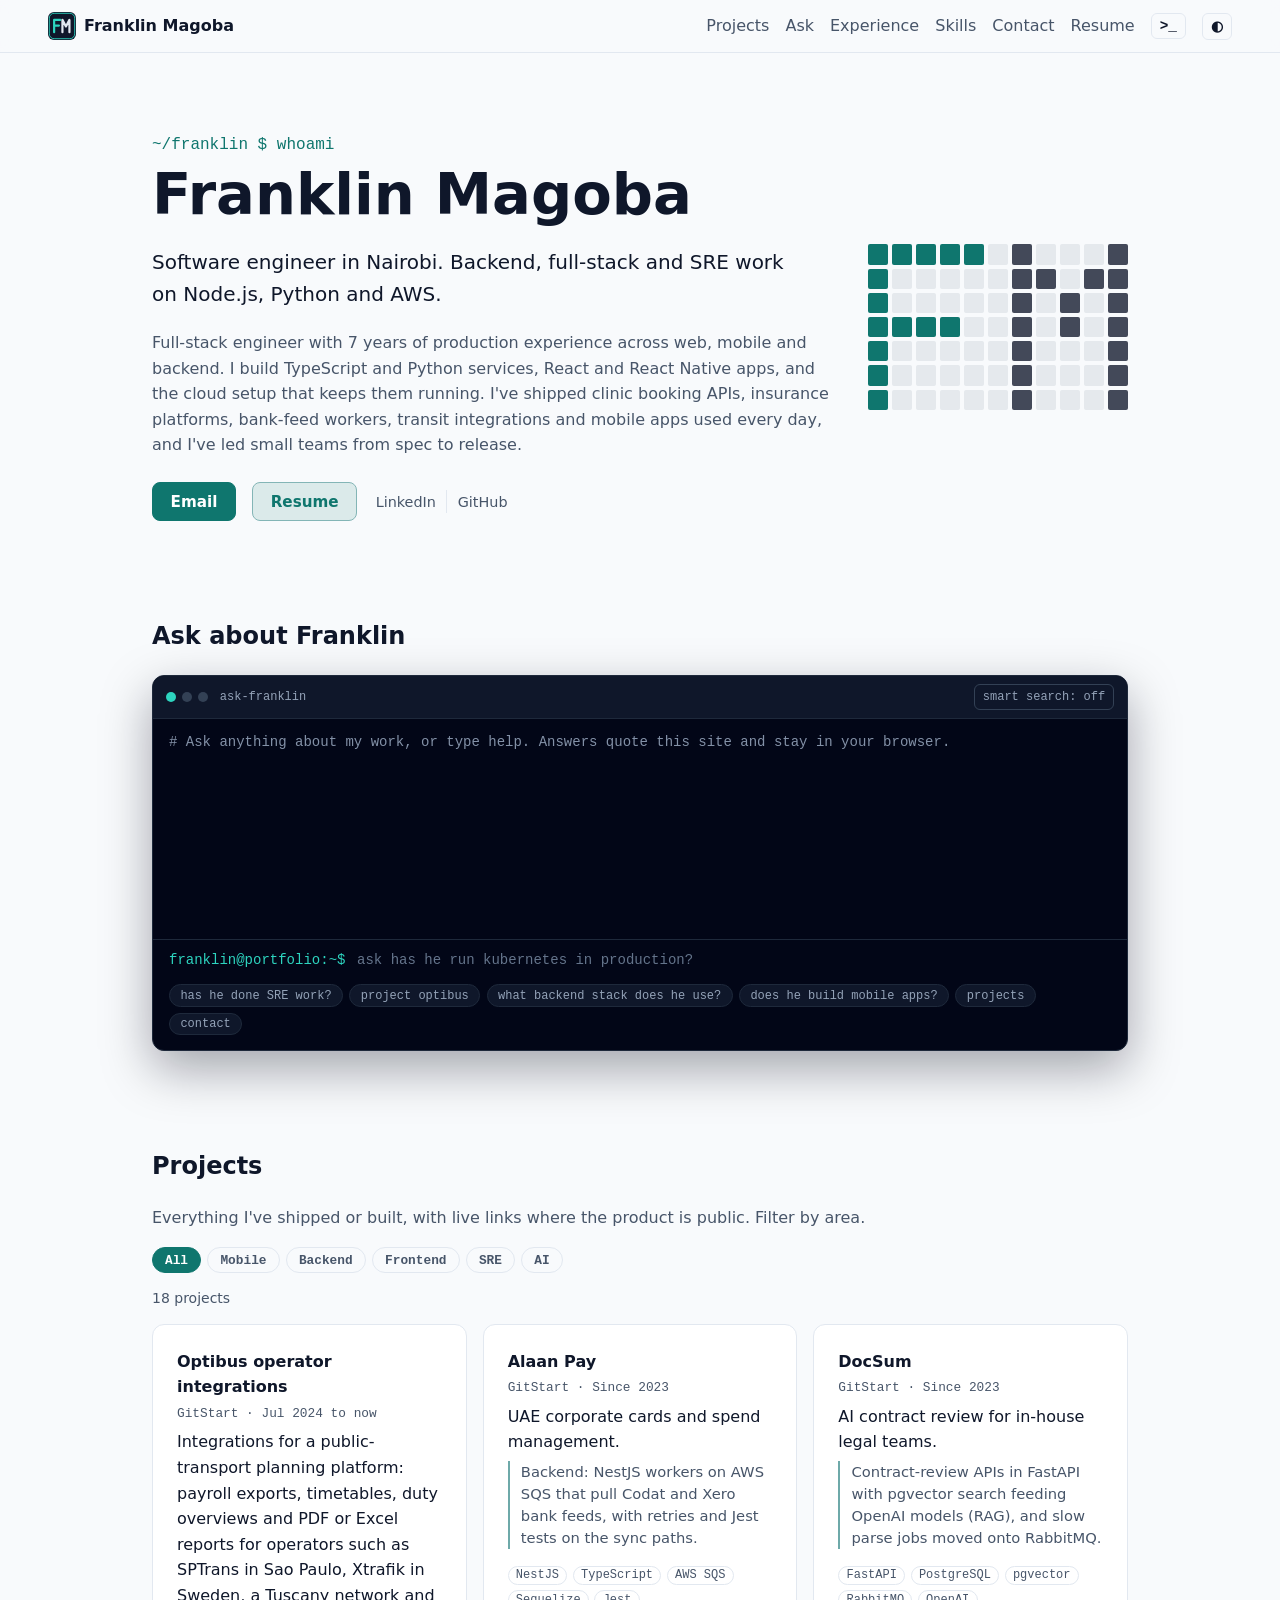
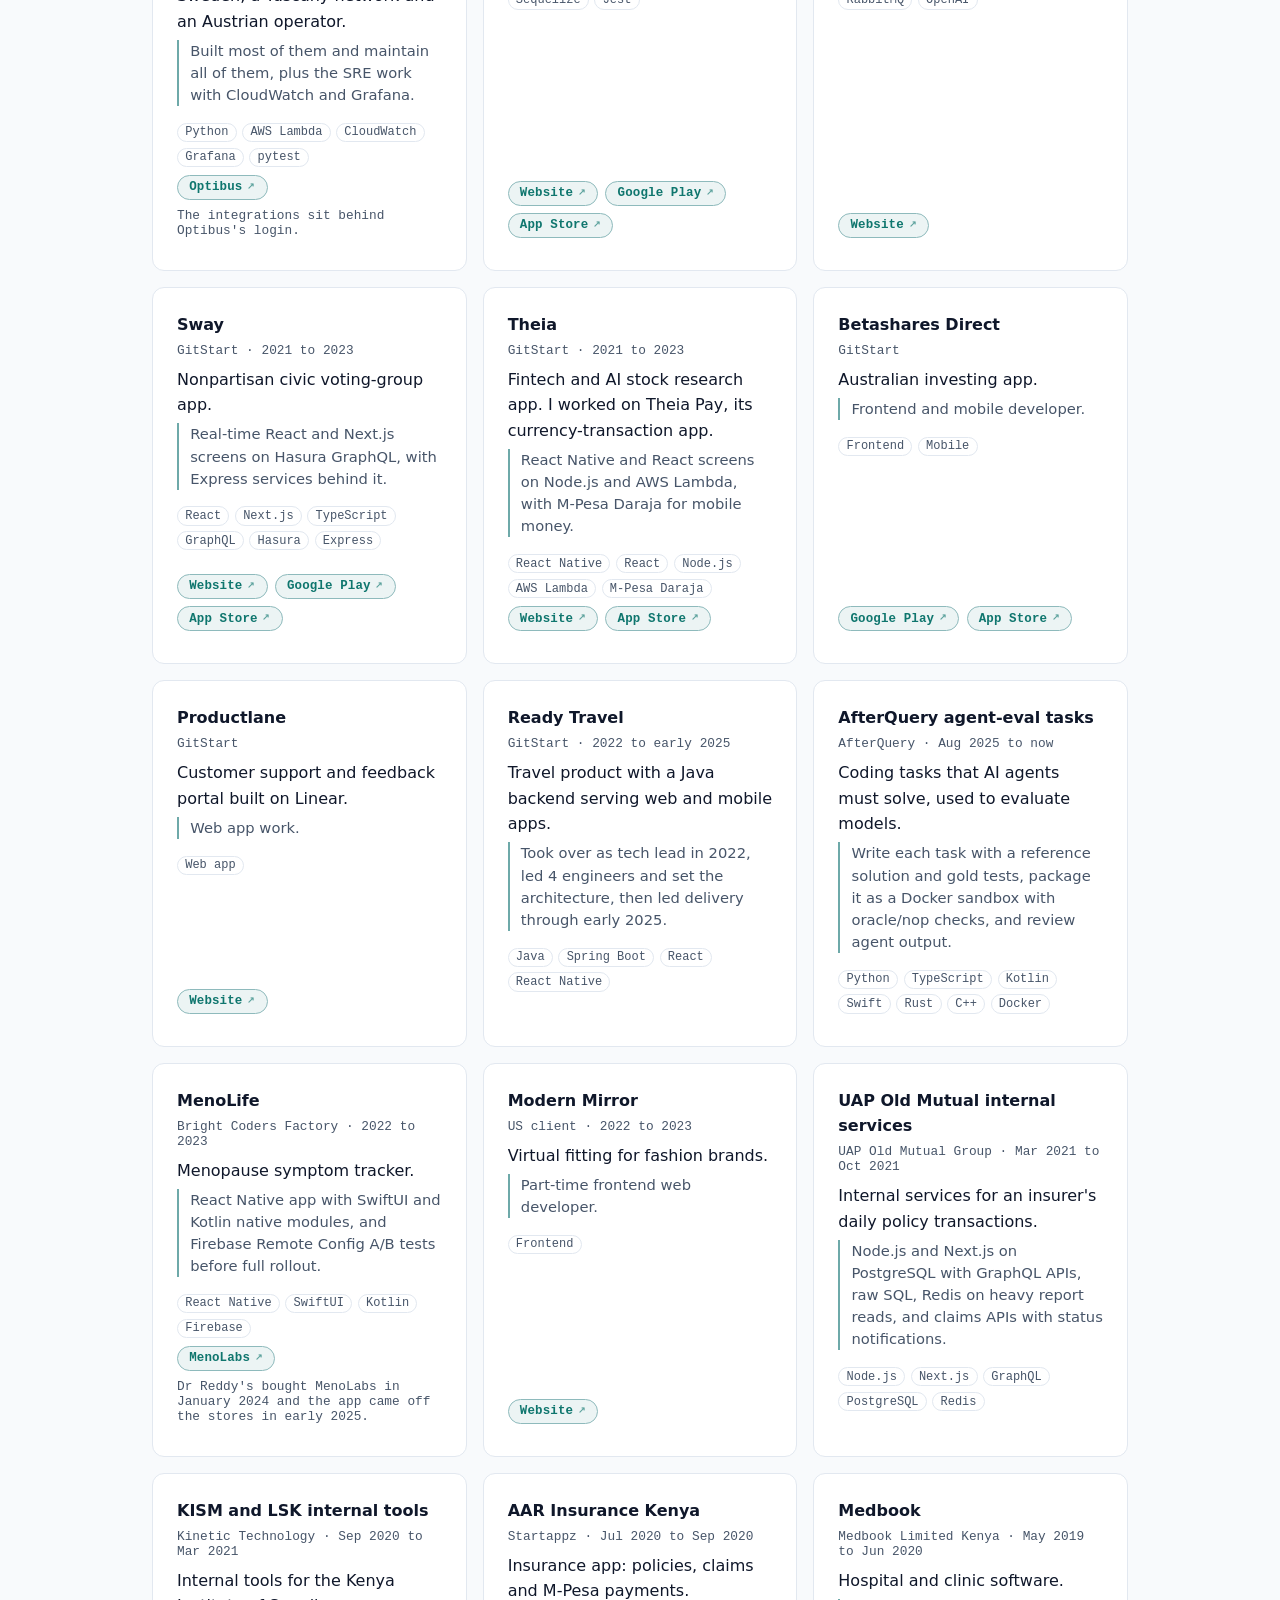
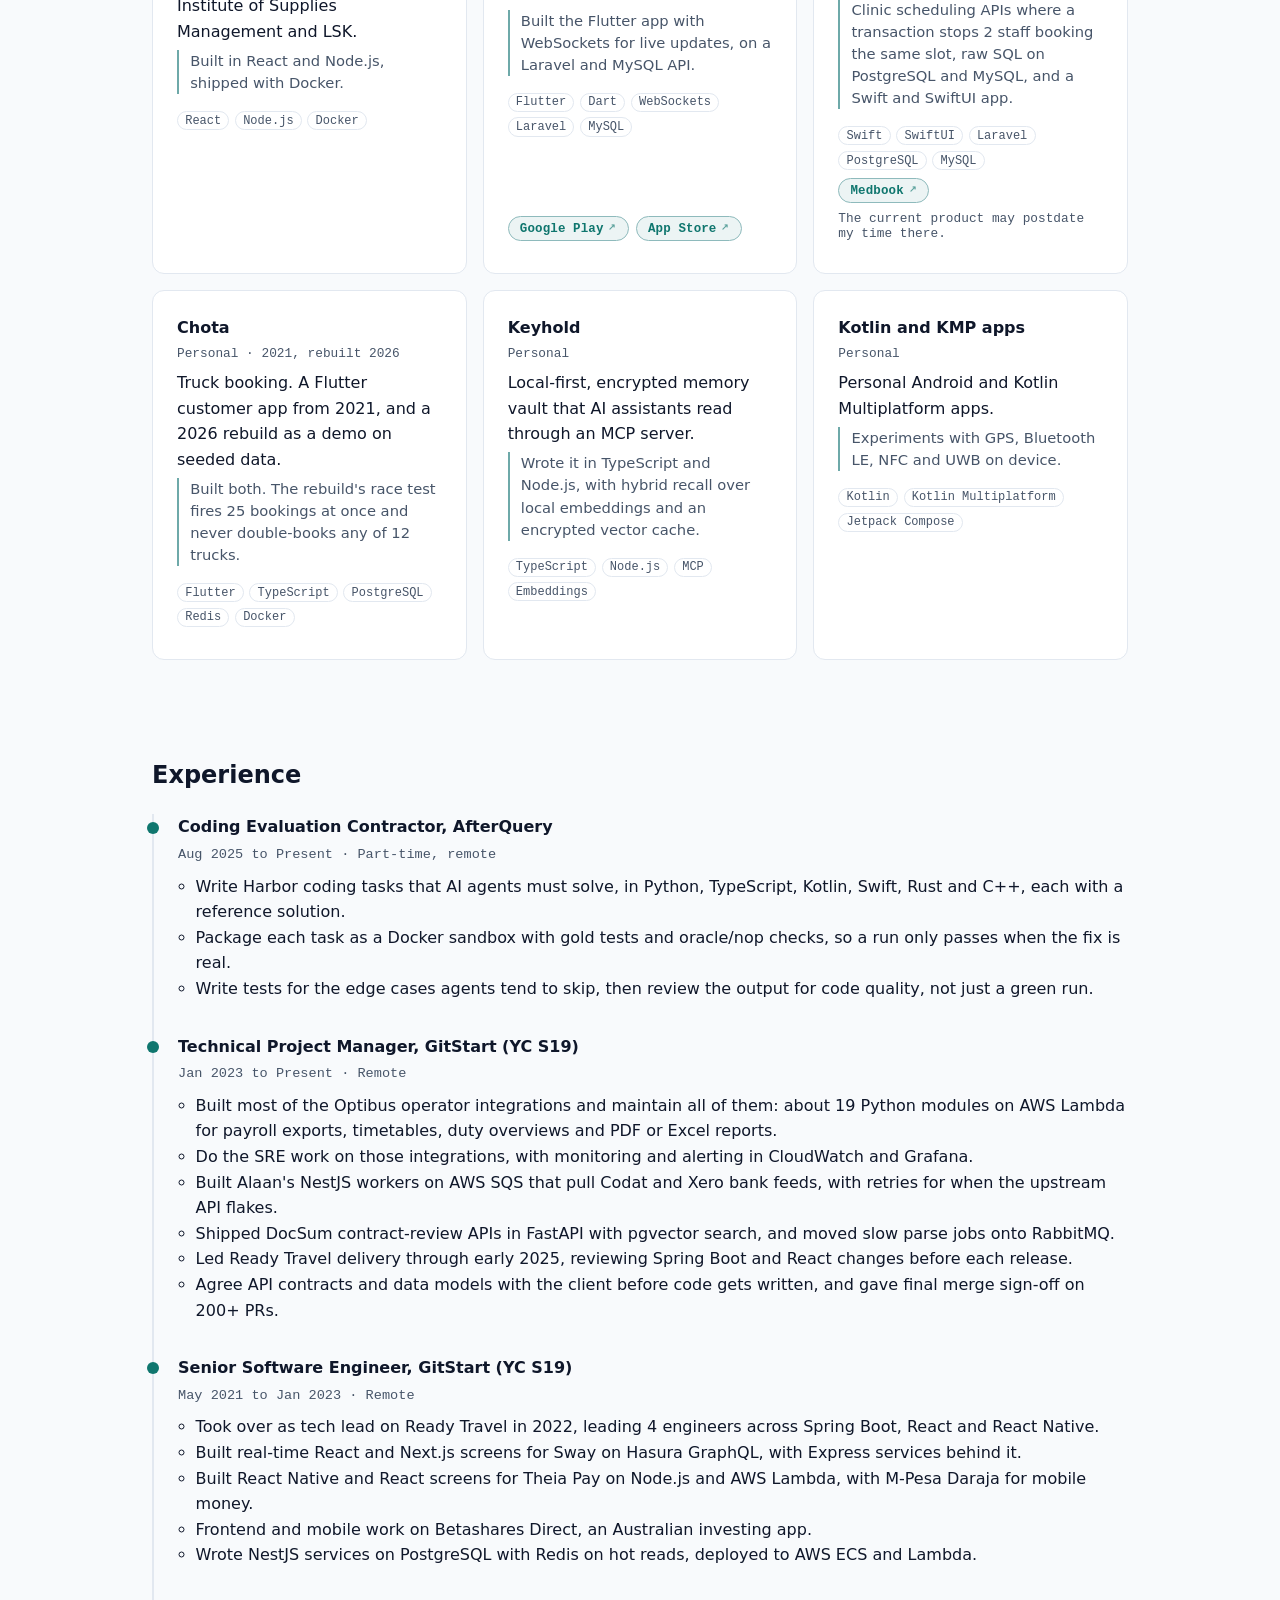
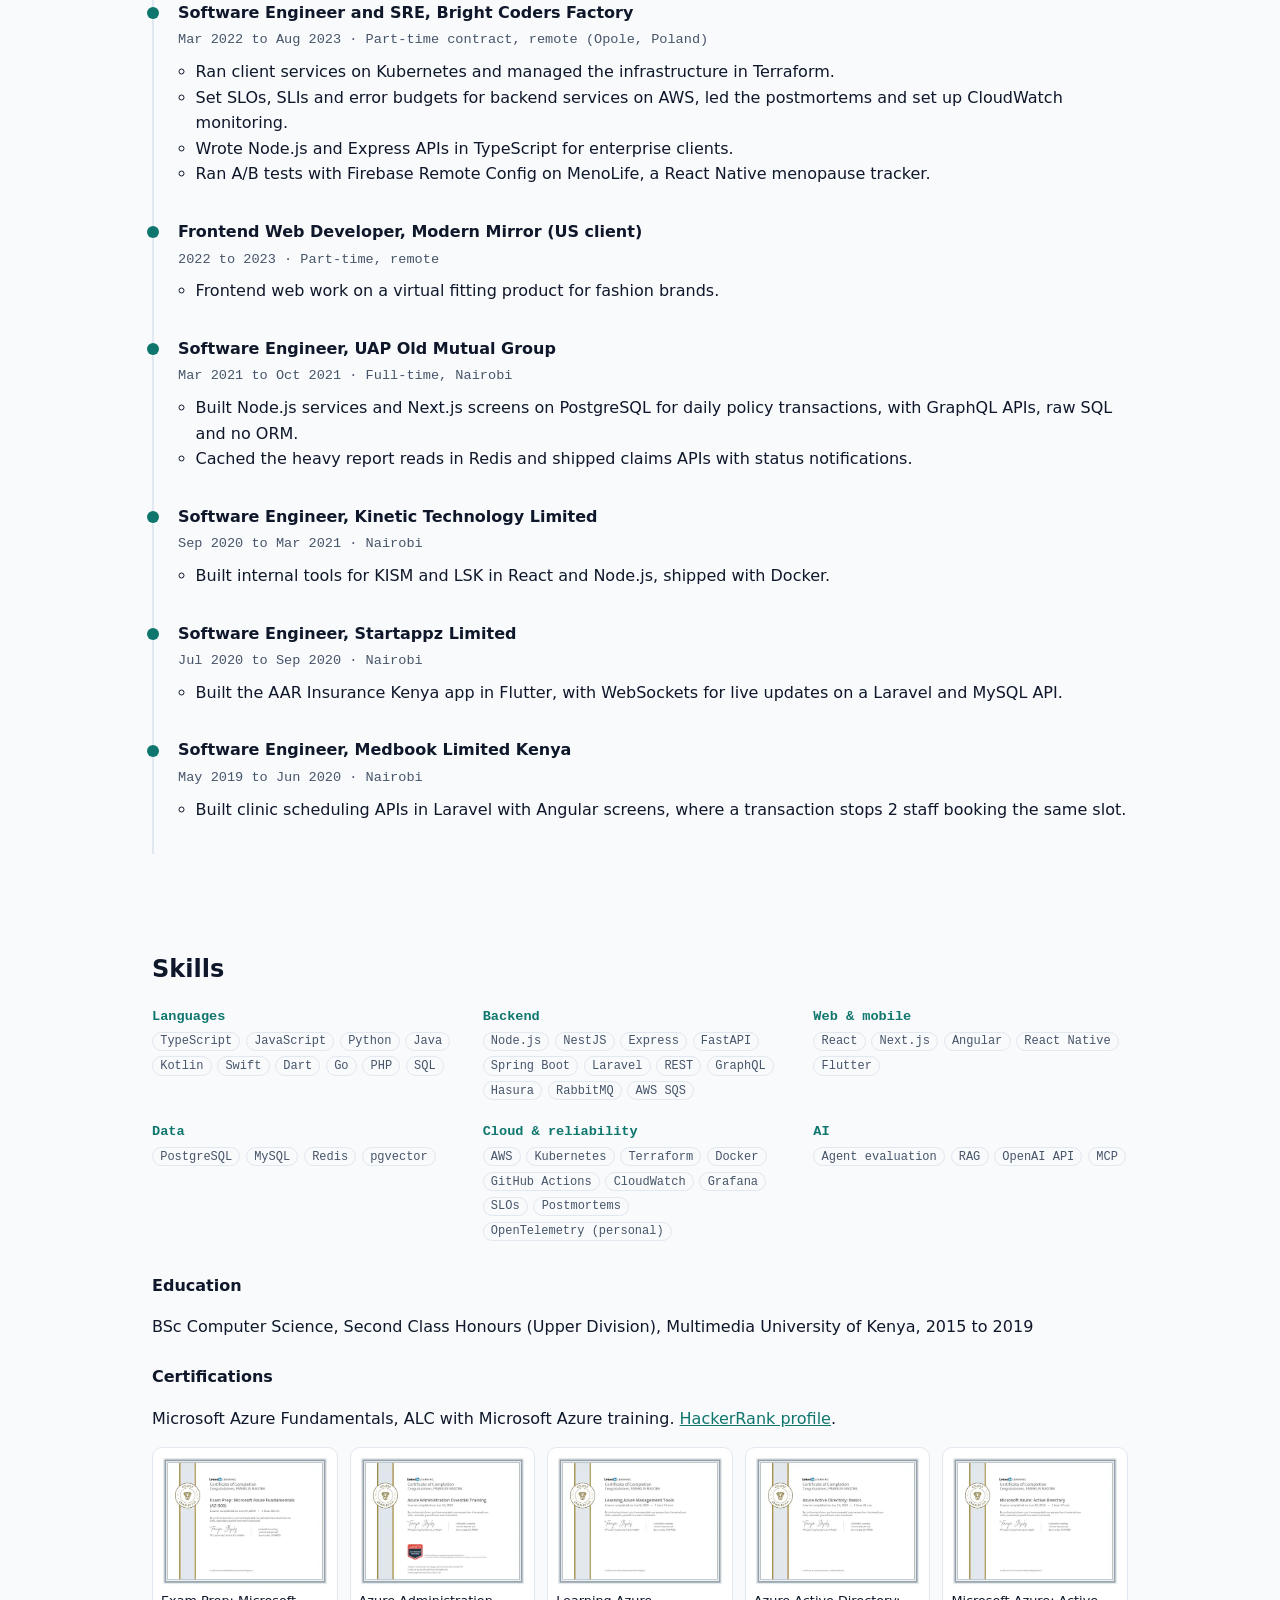
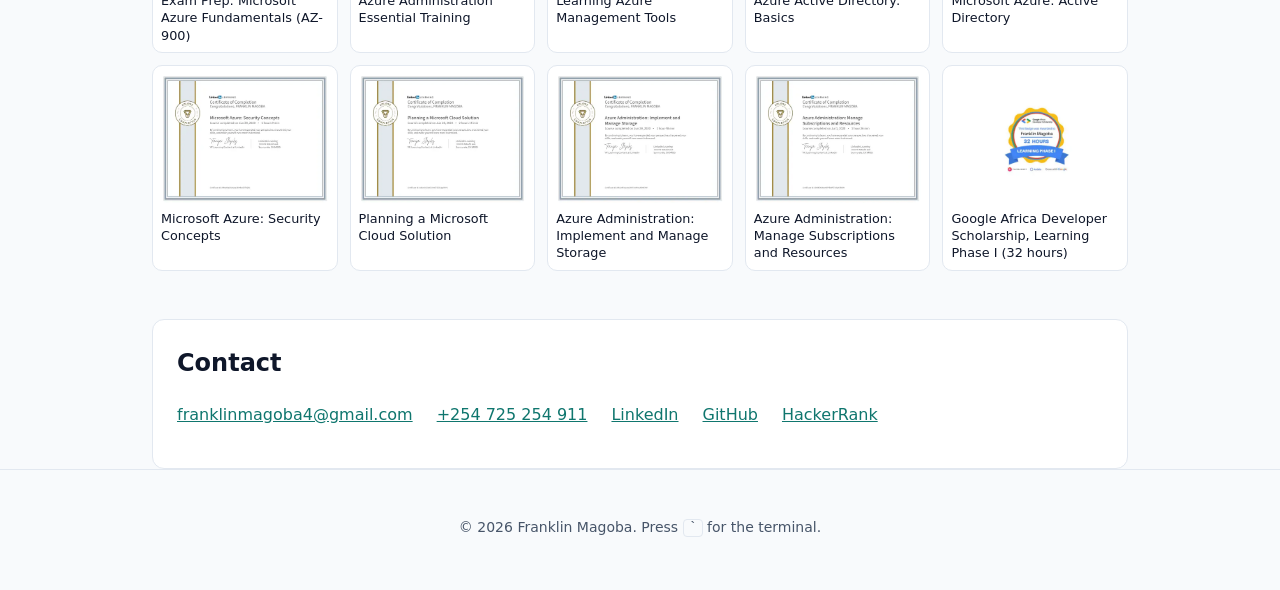
==== index.html @ 65f6192c "style: drop My part label and refine hero CTAs Project cards now show product copy then a contributi" ====
<!doctype html>
<html lang="en">
<head>
  <meta charset="utf-8">
  <meta name="viewport" content="width=device-width, initial-scale=1">
  <title>Franklin Magoba, Software Engineer</title>
  <meta name="description" content="Franklin Magoba, software engineer in Nairobi. Backend, full-stack and SRE work on Node.js, Python and AWS.">
  <meta name="author" content="Franklin Magoba">
  <meta name="theme-color" content="#0f172a">
  <link rel="canonical" href="https://frankmagoba.github.io/">
  <meta property="og:type" content="website">
  <meta property="og:site_name" content="Franklin Magoba">
  <meta property="og:title" content="Franklin Magoba, Software Engineer">
  <meta property="og:description" content="Backend, full-stack and SRE work on Node.js, Python and AWS. Based in Nairobi.">
  <meta property="og:url" content="https://frankmagoba.github.io/">
  <meta property="og:image" content="https://frankmagoba.github.io/assets/og.png">
  <meta property="og:image:width" content="1200">
  <meta property="og:image:height" content="630">
  <meta name="twitter:card" content="summary_large_image">
  <link rel="icon" href="/favicon.ico" sizes="32x32">
  <link rel="icon" href="/favicon.svg" type="image/svg+xml">
  <link rel="apple-touch-icon" href="/apple-touch-icon.png">
  <link rel="manifest" href="/site.webmanifest">
  <link rel="stylesheet" href="/css/style.css">
  <link rel="stylesheet" href="/css/askterm.css">
  <script type="application/ld+json">
  {"@context":"https://schema.org","@type":"Person","name":"Franklin Magoba","jobTitle":"Software Engineer",
   "url":"https://frankmagoba.github.io/","email":"mailto:franklinmagoba4@gmail.com","telephone":"+254725254911",
   "address":{"@type":"PostalAddress","addressLocality":"Nairobi","addressCountry":"KE"},
   "alumniOf":{"@type":"CollegeOrUniversity","name":"Multimedia University of Kenya"},
   "worksFor":{"@type":"Organization","name":"GitStart"},
   "sameAs":["https://www.linkedin.com/in/franklin-magoba","https://github.com/frankMagoba","https://www.hackerrank.com/profile/franklinmagoba4","https://frankmagoba.github.io/Resume/"]}
  </script>
  <script type="module" src="/js/main.js"></script>
</head>
<body>
  <a class="skip" href="#main">Skip to content</a>
  <header class="top">
    <a class="brand" href="/" aria-label="Franklin Magoba, home"><img src="/favicon.svg" alt="" width="28" height="28"> <span>Franklin Magoba</span></a>
    <nav aria-label="Main">
      <a href="#work">Projects</a><a href="#ask">Ask</a><a href="#experience">Experience</a><a href="#skills">Skills</a><a href="#contact">Contact</a>
      <a href="/Resume/">Resume</a>
      <button id="term-open" class="ghost" type="button" aria-haspopup="dialog" title="Open terminal (press `)">&gt;_</button>
      <button id="theme" class="ghost" type="button" title="Toggle light and dark theme"><span aria-hidden="true">◐</span><span class="sr">Theme</span></button>
    </nav>
  </header>

  <main id="main">
    <section class="hero" aria-labelledby="hero-title">
      <div class="mono" id="mono" aria-hidden="true"></div>
      <div class="hero-text">
      <p class="prompt">~/franklin $ whoami</p>
      <h1 id="hero-title">Franklin Magoba</h1>
      <p class="lead">Software engineer in Nairobi. Backend, full-stack and SRE work on Node.js, Python and AWS.</p>
      <p id="intro" class="muted"></p>
      <div class="cta">
        <a class="btn" href="mailto:franklinmagoba4@gmail.com">Email</a>
        <a class="btn soft" href="/Resume/">Resume</a>
        <nav class="cta-links" aria-label="Profiles">
          <a href="https://www.linkedin.com/in/franklin-magoba" rel="noopener">LinkedIn</a>
          <a href="https://github.com/frankMagoba" rel="noopener">GitHub</a>
        </nav>
      </div>
      </div>
    </section>

    <section id="ask" aria-labelledby="ask-title">
      <h2 id="ask-title">Ask about Franklin</h2>
      <div id="askterm"></div>
    </section>

    <section id="work" aria-labelledby="work-title">
      <h2 id="work-title">Projects</h2>
      <p class="muted">Everything I've shipped or built, with live links where the product is public. Filter by area.</p>
      <div id="proj-filter" class="filter" role="group" aria-label="Filter projects by area"></div>
      <p id="proj-count" class="muted small" aria-live="polite"></p>
      <div id="projects" class="grid"></div>
    </section>

    <section id="experience" aria-labelledby="exp-title">
      <h2 id="exp-title">Experience</h2>
      <ol id="timeline" class="timeline"></ol>
    </section>

    <section id="skills" aria-labelledby="skills-title">
      <h2 id="skills-title">Skills</h2>
      <div id="skill-list" class="skills"></div>
      <h3>Education</h3>
      <p id="edu"></p>
      <h3>Certifications</h3>
      <p id="certs"></p>
      <div id="cert-viewer"></div>
    </section>

    <section id="contact" class="card" aria-labelledby="contact-title">
      <h2 id="contact-title">Contact</h2>
      <ul class="contact">
        <li><a href="mailto:franklinmagoba4@gmail.com">franklinmagoba4@gmail.com</a></li>
        <li><a href="tel:+254725254911">+254 725 254 911</a></li>
        <li><a href="https://www.linkedin.com/in/franklin-magoba" rel="noopener">LinkedIn</a></li>
        <li><a href="https://github.com/frankMagoba" rel="noopener">GitHub</a></li>
        <li><a href="https://www.hackerrank.com/profile/franklinmagoba4" rel="noopener">HackerRank</a></li>
      </ul>
    </section>
  </main>

  <footer class="foot"><p class="muted small">© <span id="year">2026</span> Franklin Magoba. Press <kbd>`</kbd> for the terminal.</p></footer>

  <dialog id="term" aria-label="Terminal">
    <div class="term-bar"><span>franklin@portfolio: ~</span><button id="term-close" class="ghost" type="button" aria-label="Close terminal">✕</button></div>
    <div id="term-out" class="term-out" role="log" aria-live="polite"></div>
    <form id="term-form" class="term-line"><label for="term-in">$</label><input id="term-in" autocomplete="off" spellcheck="false" autocapitalize="off"></form>
  </dialog>
  <noscript><p class="card">This page needs JavaScript for the project list. The <a href="/Resume/">resume</a> has everything in plain text.</p></noscript>
</body>
</html>
---- css/style.css ----
:root{--bg:#0f172a;--panel:#111c33;--line:#1e293b;--text:#e2e8f0;--muted:#94a3b8;--accent:#2dd4bf;--accent-ink:#042f2e;--mono:ui-monospace,"JetBrains Mono",SFMono-Regular,Menlo,Consolas,monospace;--sans:Inter,system-ui,-apple-system,"Segoe UI",Roboto,sans-serif;color-scheme:dark}
:root[data-theme=light]{--bg:#f8fafc;--panel:#fff;--line:#e2e8f0;--text:#0f172a;--muted:#475569;--accent:#0f766e;--accent-ink:#fff;color-scheme:light}
*{box-sizing:border-box}html{scroll-behavior:smooth}body{margin:0;background:var(--bg);color:var(--text);font:16px/1.6 var(--sans)}
a{color:var(--accent)}a:hover{text-decoration-thickness:2px}
:focus-visible{outline:2px solid var(--accent);outline-offset:3px;border-radius:4px}
.skip{position:absolute;left:-999px}.skip:focus{left:1rem;top:1rem;background:var(--panel);padding:.5rem 1rem;z-index:9}
.sr{position:absolute;width:1px;height:1px;overflow:hidden;clip:rect(0 0 0 0)}
.top{position:sticky;top:0;z-index:5;display:flex;justify-content:space-between;align-items:center;gap:1rem;padding:.75rem clamp(1rem,4vw,3rem);background:color-mix(in srgb,var(--bg) 85%,transparent);backdrop-filter:blur(8px);border-bottom:1px solid var(--line)}
.brand{display:flex;gap:.5rem;align-items:center;color:var(--text);text-decoration:none;font-weight:600}
nav{display:flex;flex-wrap:wrap;gap:.25rem 1rem;align-items:center}nav a{color:var(--muted);text-decoration:none}nav a:hover{color:var(--text)}
main{max-width:1040px;margin:0 auto;padding:0 clamp(1rem,4vw,2rem)}
section{padding:3rem 0}h1{font-size:clamp(2.4rem,6vw,3.6rem);line-height:1.1;margin:.25rem 0}h2{font-size:1.5rem;margin:0 0 1.25rem}h3{font-size:1rem;margin:1.5rem 0 .5rem}
.prompt{font-family:var(--mono);color:var(--accent);margin:0}.lead{font-size:1.25rem;max-width:40rem}.muted{color:var(--muted)}.small{font-size:.875rem}
.hero{padding-top:5rem}.cta{display:flex;flex-wrap:wrap;align-items:center;gap:.75rem 1rem;margin-top:1.5rem}
.btn,button.btn{display:inline-block;padding:.6rem 1.1rem;border-radius:8px;border:1px solid var(--accent);background:var(--accent);color:var(--accent-ink);font:600 .95rem var(--sans);text-decoration:none;cursor:pointer}
.btn.ghost{background:transparent;color:var(--accent)}
.btn.soft{background:color-mix(in srgb,var(--accent) 12%,transparent);color:var(--accent);border-color:color-mix(in srgb,var(--accent) 45%,var(--line))}
.btn.soft:hover{background:color-mix(in srgb,var(--accent) 22%,transparent);border-color:var(--accent);text-decoration:none}
.cta-links{display:inline-flex;align-items:center;gap:0;margin-left:.15rem}
.cta-links a{color:var(--muted);font:500 .9rem var(--sans);text-decoration:none;padding:.2rem .65rem;border-left:1px solid var(--line)}
.cta-links a:first-child{border-left:0;padding-left:0}
.cta-links a:hover{color:var(--accent)}
button.ghost{background:none;border:1px solid var(--line);color:var(--text);border-radius:6px;padding:.25rem .5rem;font:600 .9rem var(--mono);cursor:pointer}
button.link{background:none;border:0;padding:0;color:var(--accent);text-decoration:underline;font:inherit;cursor:pointer}
.card{background:var(--panel);border:1px solid var(--line);border-radius:12px;padding:1.5rem}
.grid{display:grid;grid-template-columns:repeat(auto-fill,minmax(280px,1fr));gap:1rem}
.proj h3{margin:0 0 .25rem}.proj .where{font:.8rem var(--mono);color:var(--muted)}.proj p{margin:.5rem 0}
.proj .pwhat{margin:.55rem 0 .35rem;color:var(--text)}
.proj .pwork{margin:0 0 .55rem;padding-left:.7rem;border-left:2px solid color-mix(in srgb,var(--accent) 55%,var(--line));font-size:.92rem;color:var(--muted);line-height:1.5}
.tags{display:flex;flex-wrap:wrap;gap:.35rem;padding:0;margin:.5rem 0;list-style:none}.tags li{font:.75rem var(--mono);padding:.1rem .45rem;border:1px solid var(--line);border-radius:999px;color:var(--muted)}
.links{display:flex;flex-wrap:wrap;gap:.45rem;margin:.85rem 0 0;padding:0}
.links a{display:inline-flex;align-items:center;gap:.3rem;padding:.28rem .7rem;border-radius:999px;border:1px solid color-mix(in srgb,var(--accent) 40%,var(--line));background:color-mix(in srgb,var(--accent) 8%,transparent);color:var(--accent);font:600 .78rem var(--mono);text-decoration:none;letter-spacing:.01em;transition:background .15s,border-color .15s,transform .15s}
.links a::after{content:"↗";font-size:.72em;opacity:.65;line-height:1}
.links a:hover{background:color-mix(in srgb,var(--accent) 18%,transparent);border-color:var(--accent);text-decoration:none;transform:translateY(-1px)}
.links a:hover::after{opacity:1}
.timeline{list-style:none;padding:0;margin:0;border-left:2px solid var(--line)}.timeline>li{position:relative;padding:0 0 2rem 1.5rem}
.timeline>li::before{content:"";position:absolute;left:-7px;top:.45rem;width:12px;height:12px;border-radius:50%;background:var(--accent)}
.timeline h3{margin:0}.timeline .meta{font:.85rem var(--mono);color:var(--muted)}.timeline ul{margin:.5rem 0 0;padding-left:1.1rem}
.skills{display:grid;grid-template-columns:repeat(auto-fill,minmax(300px,1fr));gap:1rem}.skills h3{margin:0 0 .35rem;font:600 .85rem var(--mono);color:var(--accent)}
.contact{list-style:none;padding:0;display:flex;flex-wrap:wrap;gap:.5rem 1.5rem}
.ask-row{display:flex;gap:.5rem}.ask-row input{flex:1;min-width:0;padding:.6rem .8rem;border-radius:8px;border:1px solid var(--line);background:var(--bg);color:var(--text);font:inherit}
.ask-out{min-height:1.5rem;margin-top:1rem}.ask-out .ref{display:block;font:.8rem var(--mono);color:var(--muted)}
.foot{text-align:center;padding:2rem;border-top:1px solid var(--line)}kbd{font-family:var(--mono);border:1px solid var(--line);border-radius:4px;padding:0 .3rem}
dialog#term{width:min(760px,94vw);height:min(480px,80vh);padding:0;border:1px solid var(--line);border-radius:12px;background:#020617;color:#cbd5e1;font:14px/1.5 var(--mono)}
dialog#term[open]{display:flex;flex-direction:column}dialog::backdrop{background:rgba(2,6,23,.6)}
.term-bar{display:flex;justify-content:space-between;align-items:center;padding:.4rem .75rem;background:#0f172a;border-bottom:1px solid #1e293b;color:#94a3b8}
.term-out{flex:1;overflow:auto;padding:.75rem;white-space:pre-wrap}.term-out .cmd{color:#2dd4bf}.term-out a{color:#5eead4}
.term-line{display:flex;gap:.5rem;padding:.5rem .75rem;border-top:1px solid #1e293b}.term-line label{color:#2dd4bf}.term-line input{flex:1;background:none;border:0;color:#e2e8f0;font:inherit}
@media (prefers-reduced-motion:reduce){html{scroll-behavior:auto}*{transition:none!important;animation:none!important}}
@media (max-width:640px){nav a:not([href="/Resume/"]){display:none}.ask-row{flex-direction:column}}
/* Hero monogram */
.hero{display:grid;grid-template-columns:minmax(0,1fr);gap:2rem;align-items:center}
@media (min-width:860px){.hero{grid-template-columns:1fr 260px}.mono{order:2}}
.mono{display:grid;grid-template-columns:repeat(11,1fr);gap:4px;width:min(260px,60vw);aspect-ratio:11/7}
.mono .b{border-radius:2px;background:color-mix(in srgb,var(--muted) 10%,transparent)}
.mono .on{background:color-mix(in srgb,var(--text) 78%,transparent);opacity:0;transform:translate(var(--dx,0),var(--dy,0));transition:opacity 900ms ease-out var(--d,0ms),transform 1400ms cubic-bezier(.2,.7,.2,1) var(--d,0ms)}
.mono .on.f{background:var(--accent)}
.mono.built .on{opacity:1;transform:none}
.mono.still .on{transition:none}
/* Projects */
.filter{display:flex;flex-wrap:wrap;gap:.4rem;margin:0 0 .5rem}
.chip{font:600 .8rem var(--mono);padding:.3rem .75rem;border-radius:999px;border:1px solid var(--line);background:none;color:var(--muted);cursor:pointer}
.chip[aria-pressed=true]{background:var(--accent);border-color:var(--accent);color:var(--accent-ink)}
.proj{display:flex;flex-direction:column}.proj[hidden]{display:none}
.proj-head{display:flex;flex-direction:column;gap:.1rem}
.proj .note{margin-top:auto;font:.8rem var(--mono);color:var(--muted)}
.proj .links{margin-top:auto}

:root{--cert-bg:var(--panel);--cert-line:var(--line);--cert-text:var(--text);--cert-accent:var(--accent)}
.cert-grid{list-style:none;padding:0;margin:1rem 0 0;display:grid;grid-template-columns:repeat(auto-fill,minmax(170px,1fr));gap:.75rem}
.cert-thumb{display:flex;flex-direction:column;gap:.4rem;width:100%;height:100%;padding:.5rem;border-radius:10px;border:1px solid var(--cert-line);background:var(--cert-bg);color:var(--cert-text);font:500 .8rem/1.35 var(--sans);text-align:left;cursor:pointer;transition:border-color .15s,transform .15s}
.cert-thumb:hover,.cert-thumb:focus-visible{border-color:var(--cert-accent);transform:translateY(-2px)}
.cert-thumb img{width:100%;height:auto;aspect-ratio:480/371;object-fit:contain;background:#fff;border-radius:6px}
.cert-modal{position:fixed;inset:0;z-index:50;display:grid;place-items:center;padding:1rem;background:rgba(2,6,23,.85);backdrop-filter:blur(4px)}
.cert-modal[hidden]{display:none}
.cert-box{position:relative;max-width:min(960px,100%);width:100%;background:#0b1222;border:1px solid #1e293b;border-radius:12px;padding:2.5rem 1rem 1rem;color:#e2e8f0}
.cert-box figure{margin:0}.cert-box img{display:block;width:100%;max-height:72vh;object-fit:contain;background:#fff;border-radius:8px}
.cert-box figcaption{margin-top:.6rem;font:500 .9rem var(--sans);text-align:center}
.cert-close{position:absolute;top:.4rem;right:.5rem;font-size:1.6rem;line-height:1}
.cert-close,.cert-nav button{background:none;border:1px solid #334155;color:#e2e8f0;border-radius:8px;padding:.2rem .7rem;cursor:pointer}
.cert-close:hover,.cert-nav button:hover{border-color:#2dd4bf;color:#2dd4bf}
.cert-nav{display:flex;justify-content:center;align-items:center;gap:1rem;margin-top:.6rem;font:600 .85rem var(--mono)}
@media (prefers-reduced-motion:reduce){.cert-thumb{transition:none}.cert-thumb:hover{transform:none}}
---- css/askterm.css ----
/* Terminal-styled ask widget */
.aterm{background:#020617;border:1px solid #1e293b;border-radius:12px;overflow:hidden;color:#cbd5e1;font:14px/1.55 ui-monospace,"JetBrains Mono",SFMono-Regular,Menlo,Consolas,monospace;box-shadow:0 18px 50px rgba(2,6,23,.35)}
.aterm-bar{display:flex;align-items:center;gap:.75rem;padding:.5rem .8rem;background:#0f172a;border-bottom:1px solid #1e293b;color:#94a3b8;font-size:12px}
.aterm-bar .dots{display:flex;gap:6px}.aterm-bar .dots i{width:10px;height:10px;border-radius:50%;background:#334155}
.aterm-bar .dots i:first-child{background:#2dd4bf}
.aterm-title{flex:1}
.aterm-smart{background:none;border:1px solid #334155;color:#94a3b8;border-radius:6px;padding:.15rem .5rem;font:inherit;cursor:pointer}
.aterm-smart[aria-pressed=true]{color:#2dd4bf;border-color:#2dd4bf}
.aterm-log{height:220px;overflow:auto;padding:.8rem 1rem;white-space:pre-wrap}
.aterm-log .cmd{color:#2dd4bf}.aterm-log .note{color:#8391a7}.aterm-log .out{margin-bottom:.5rem}
.aterm-line{display:flex;gap:.6rem;align-items:center;padding:.55rem 1rem;border-top:1px solid #1e293b}
.aterm-ps1{color:#2dd4bf;white-space:nowrap}
.aterm-line input{flex:1;min-width:0;background:none;border:0;color:#e2e8f0;font:inherit;caret-color:#2dd4bf}
.aterm-line input::placeholder{color:#64748b}
.aterm-line:focus-within{background:#0b1222}
.aterm-chips{display:flex;flex-wrap:wrap;gap:.4rem;padding:.2rem 1rem .9rem}
.aterm-chip{background:#0f172a;border:1px solid #1e293b;color:#94a3b8;border-radius:999px;padding:.2rem .65rem;font:12px ui-monospace,Menlo,monospace;cursor:pointer}
.aterm-chip:hover,.aterm-chip:focus-visible{color:#e2e8f0;border-color:#2dd4bf}
.aterm :focus-visible{outline:2px solid #2dd4bf;outline-offset:2px}
@media (max-width:600px){.aterm-ps1{display:none}.aterm-log{height:260px}}
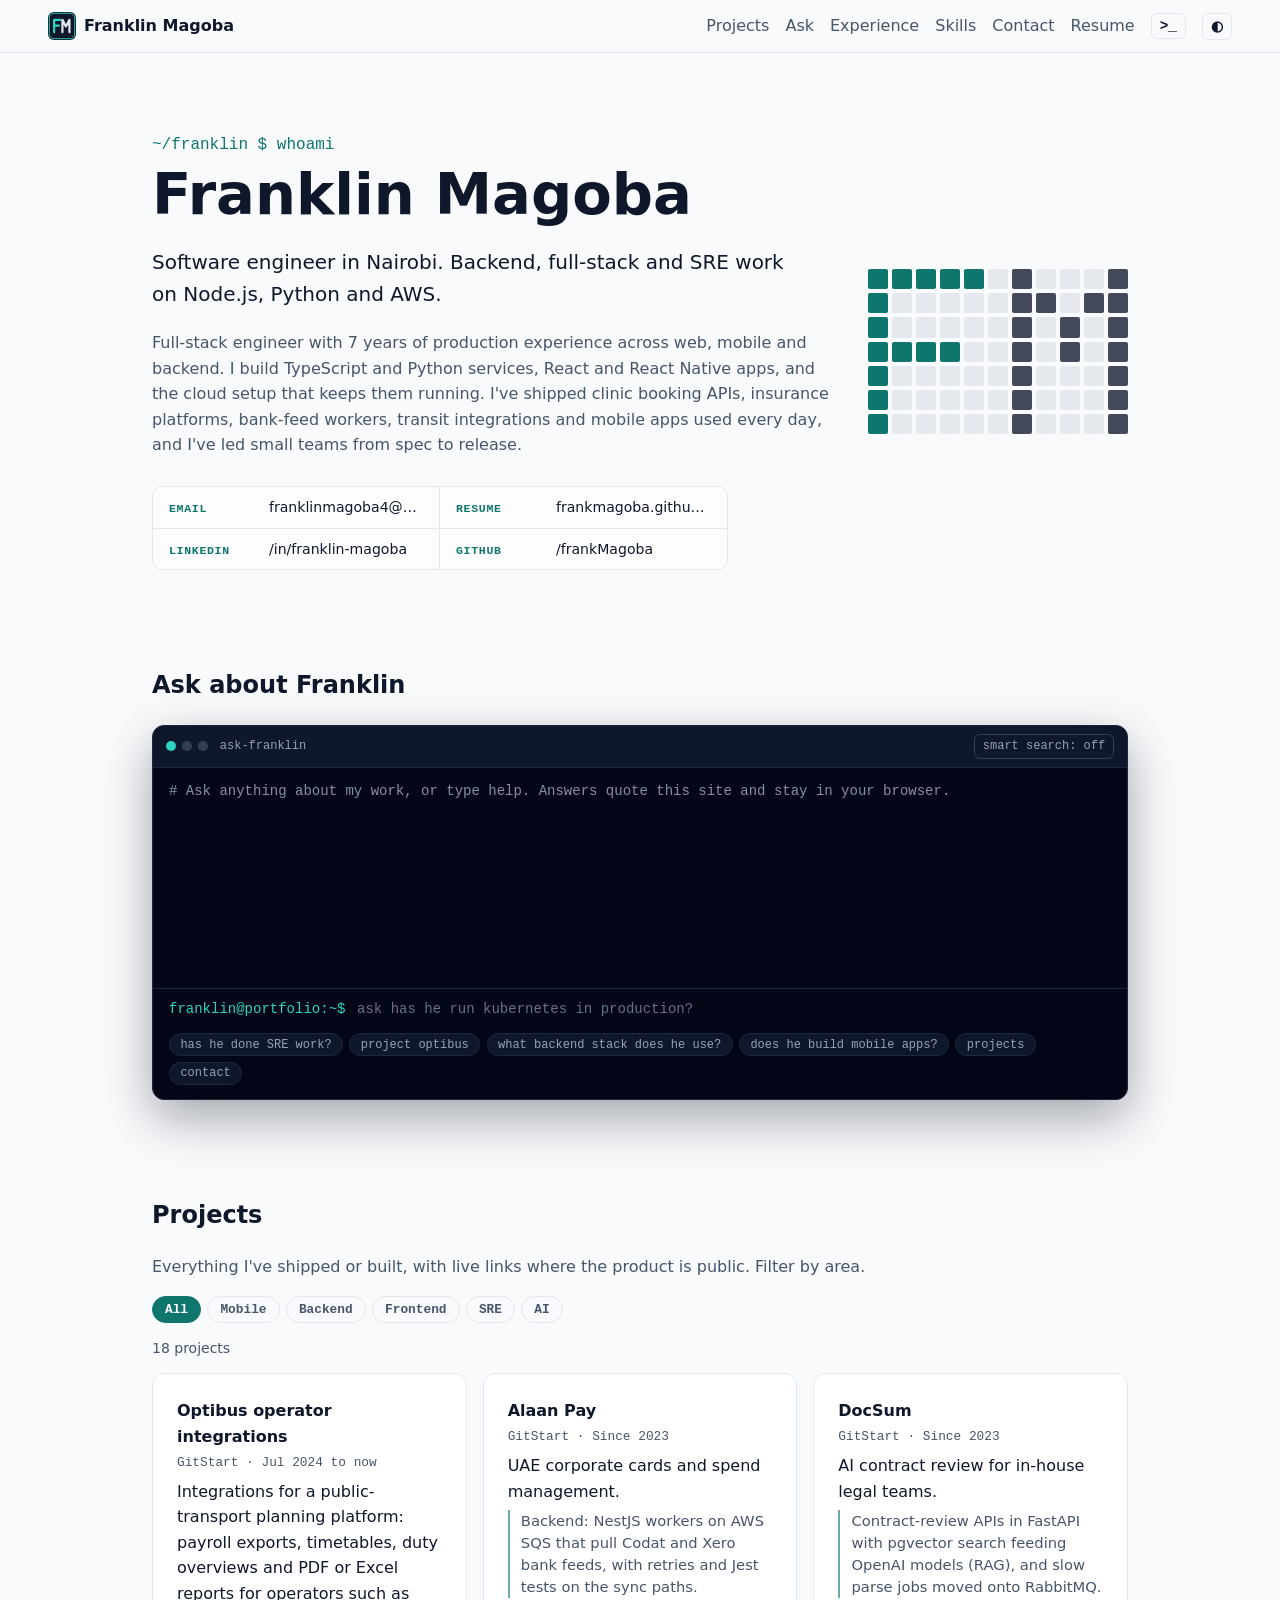
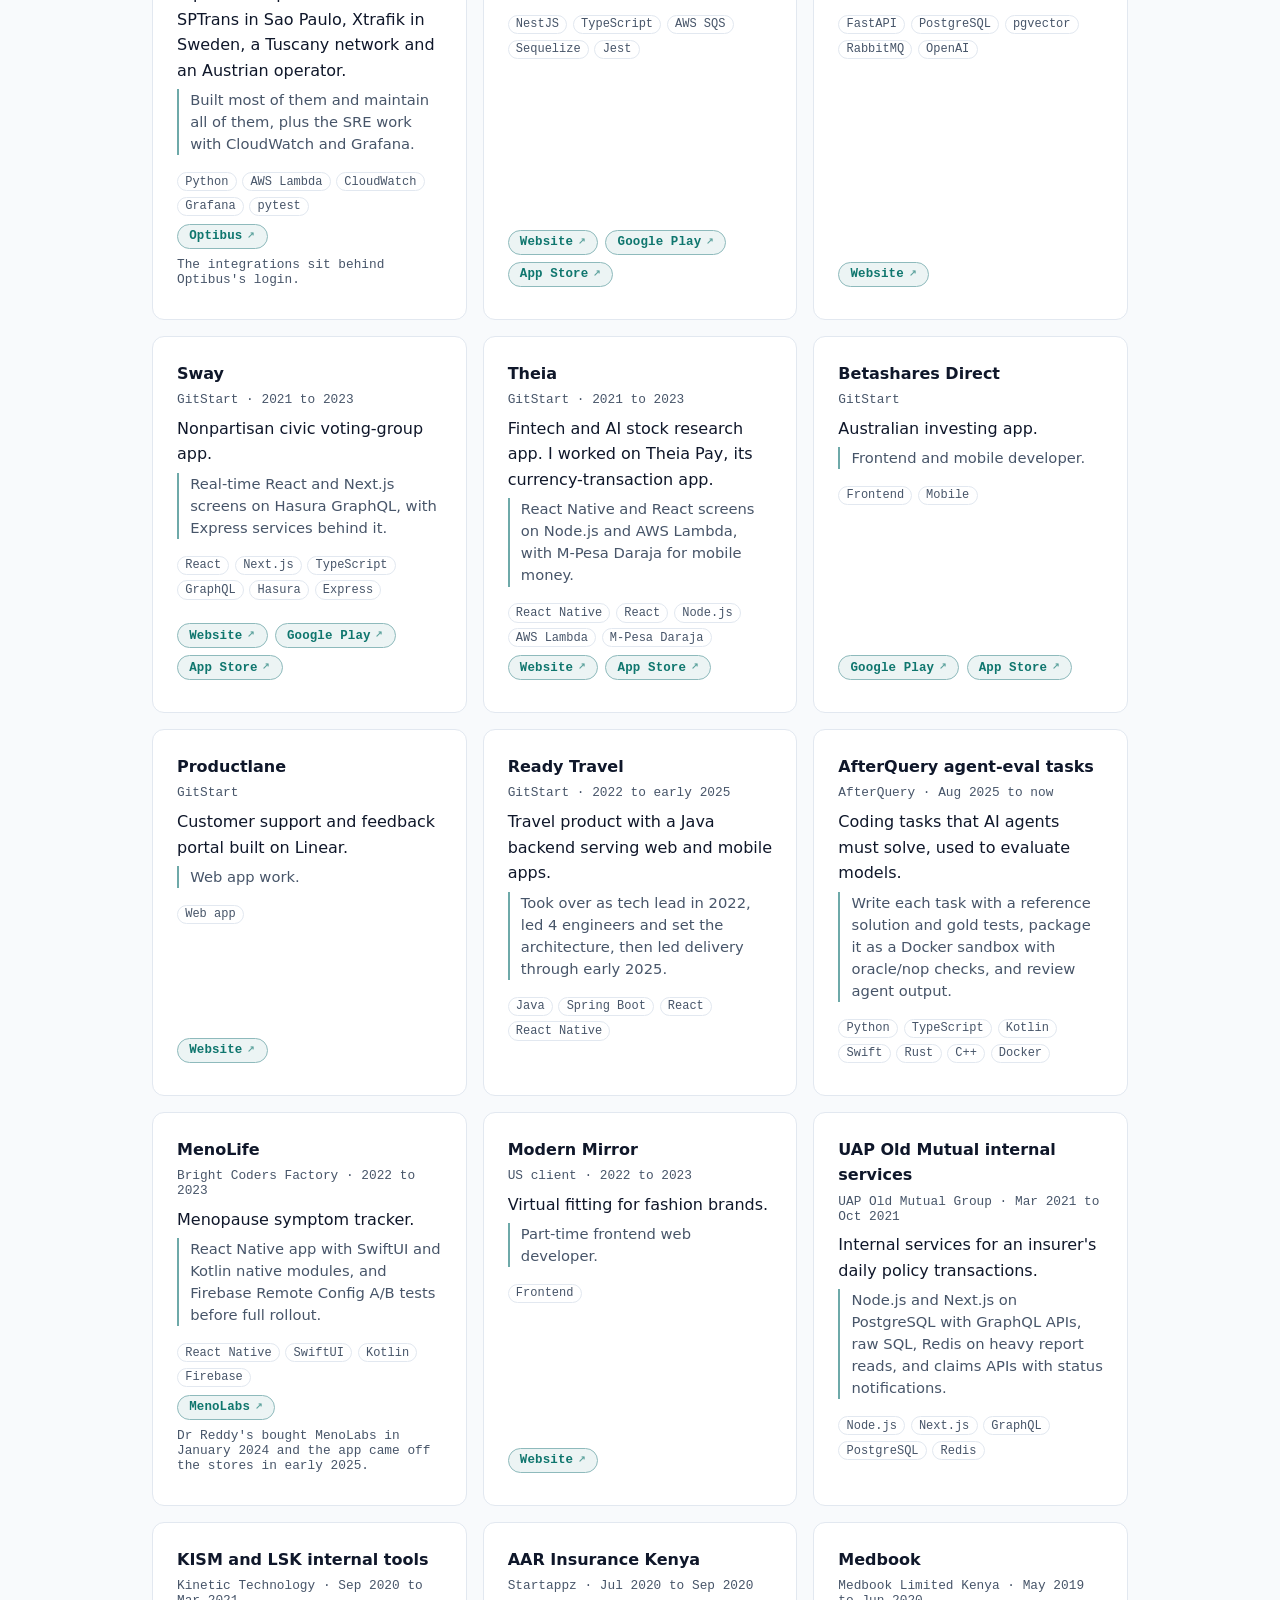
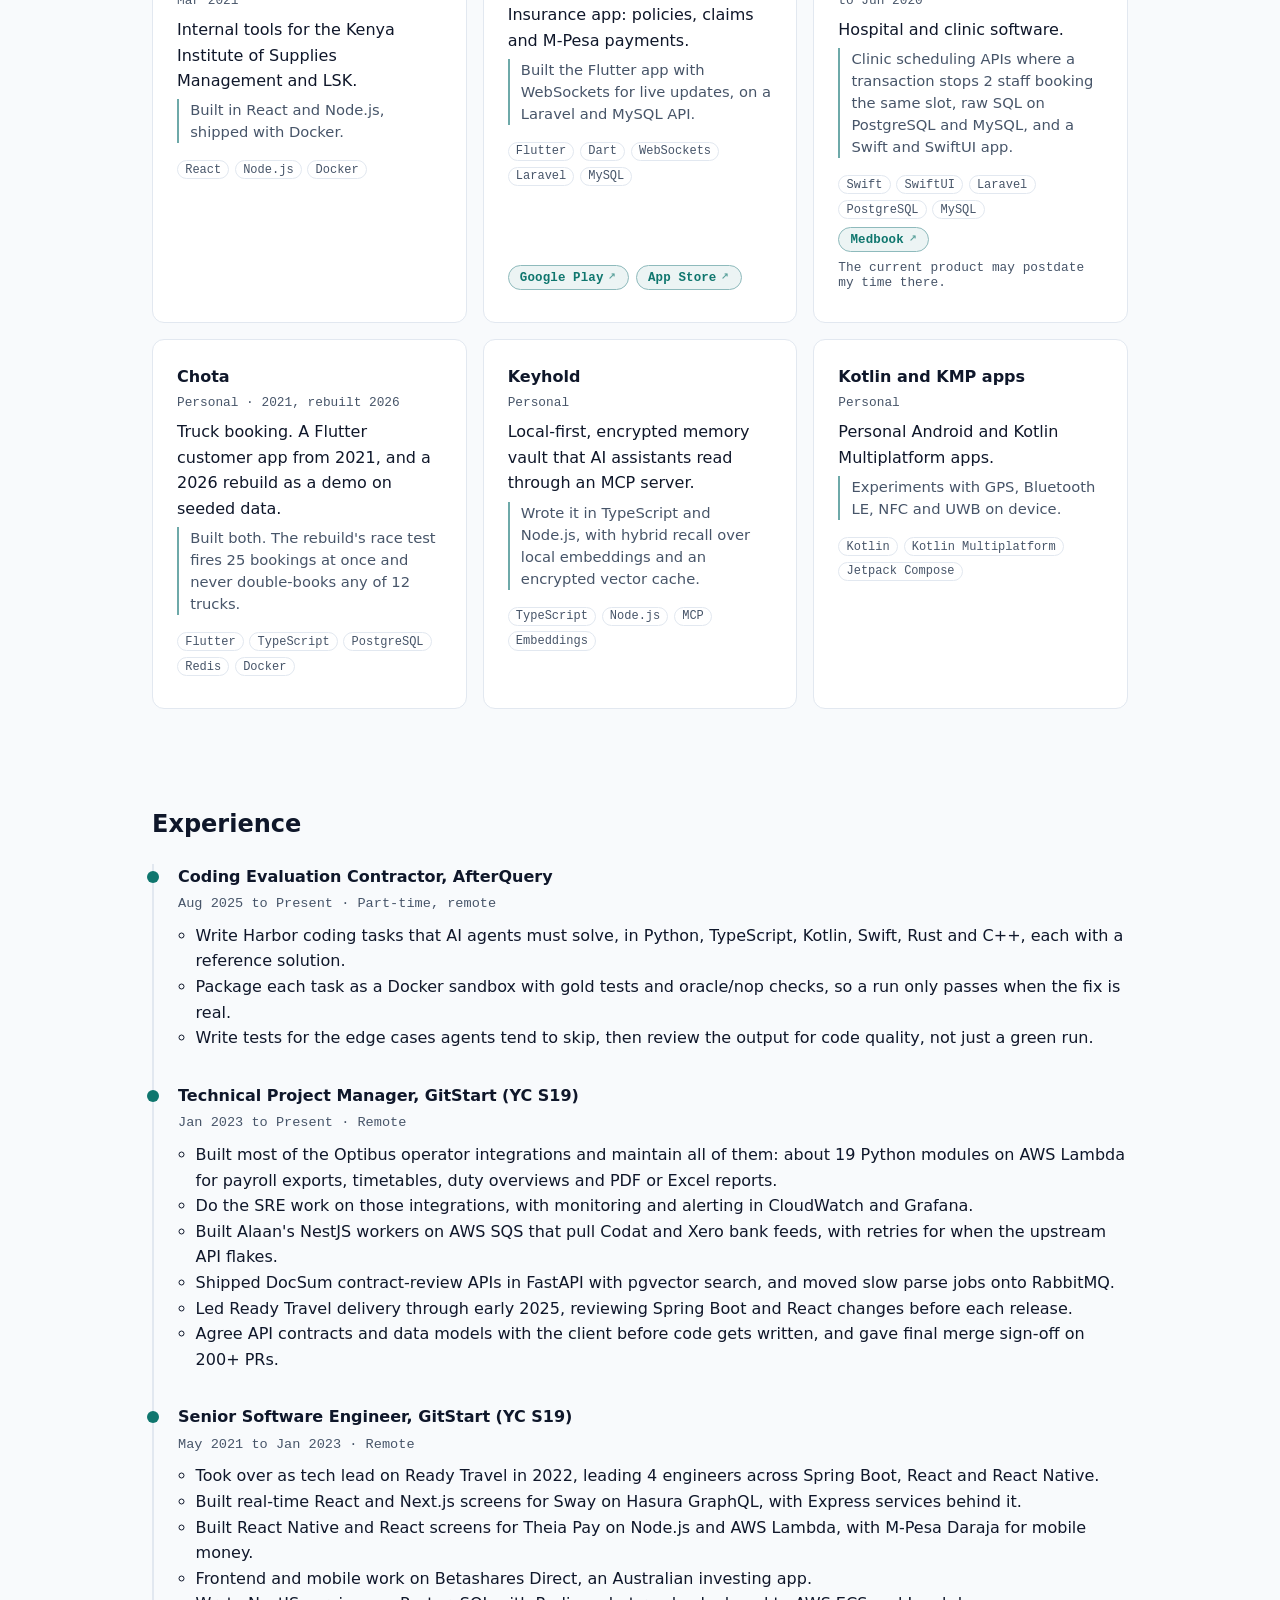
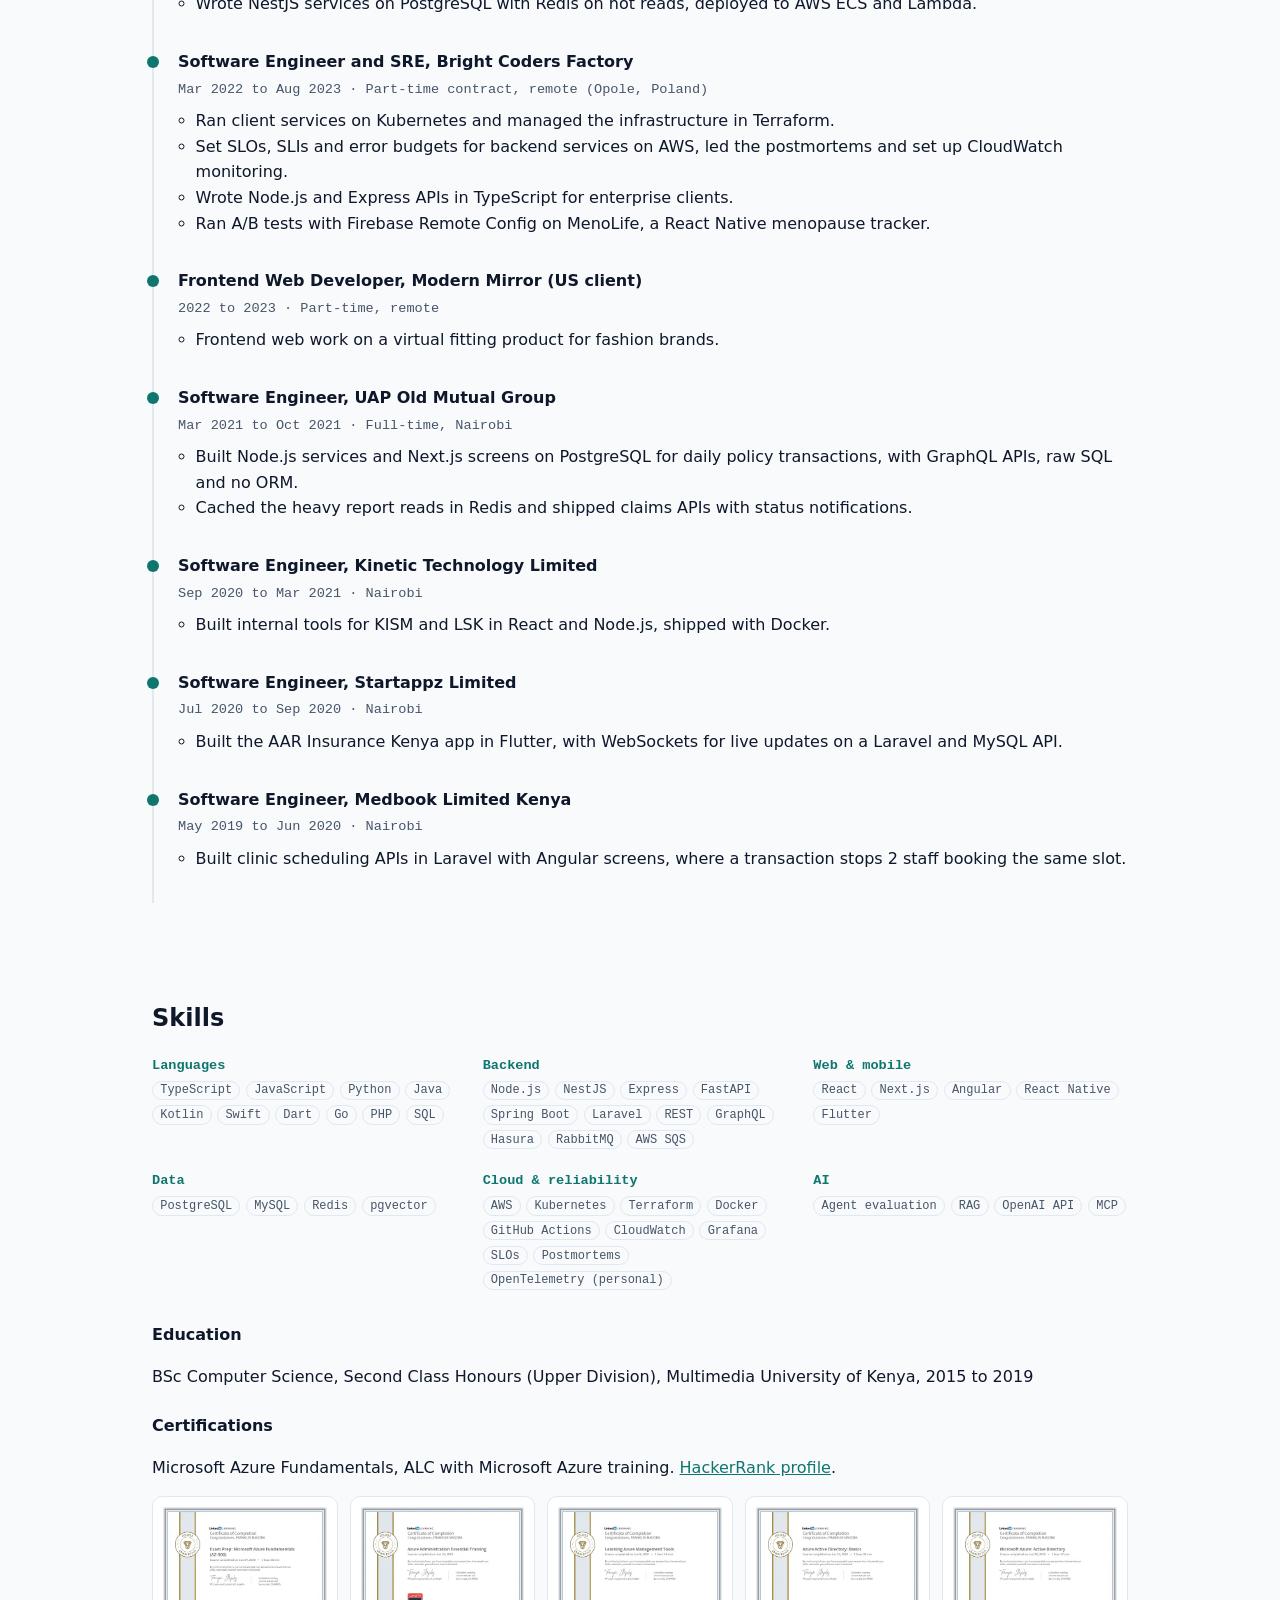
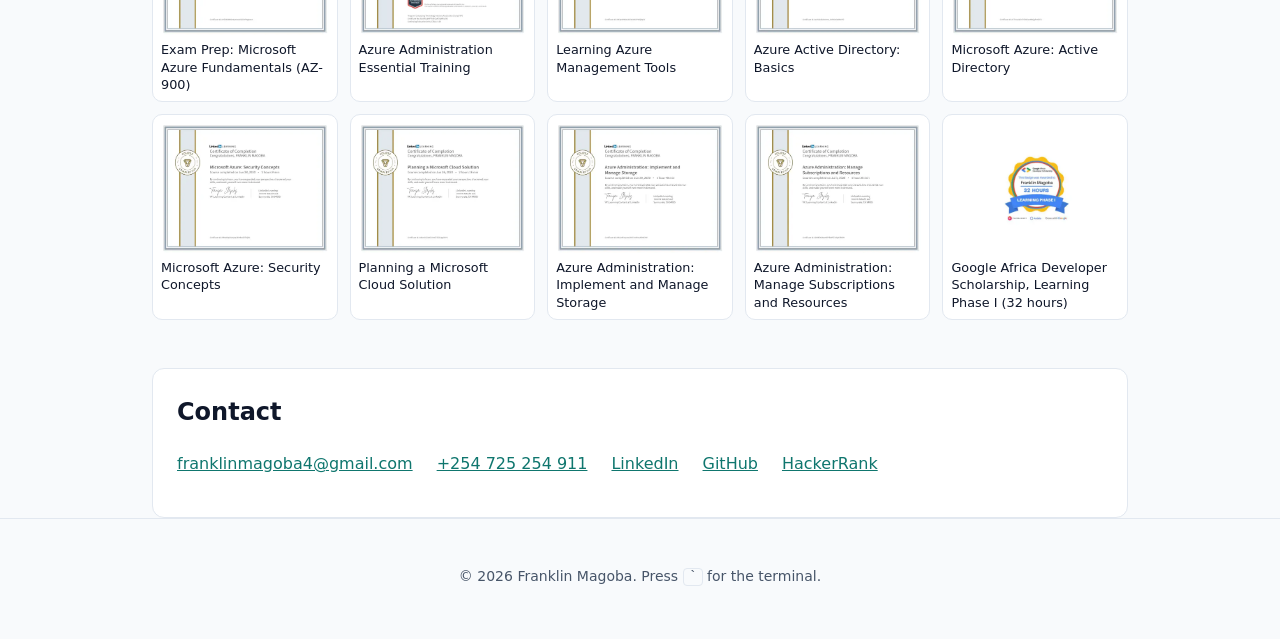
==== commit ce23a448: "style: SF Pro type and labeled hero contact grid Use the Apple system font stack for page UI; keep m" ====
--- a/index.html
+++ b/index.html
@@ -53,14 +53,24 @@
       <h1 id="hero-title">Franklin Magoba</h1>
       <p class="lead">Software engineer in Nairobi. Backend, full-stack and SRE work on Node.js, Python and AWS.</p>
       <p id="intro" class="muted"></p>
-      <div class="cta">
-        <a class="btn" href="mailto:franklinmagoba4@gmail.com">Email</a>
-        <a class="btn soft" href="/Resume/">Resume</a>
-        <nav class="cta-links" aria-label="Profiles">
-          <a href="https://www.linkedin.com/in/franklin-magoba" rel="noopener">LinkedIn</a>
-          <a href="https://github.com/frankMagoba" rel="noopener">GitHub</a>
-        </nav>
-      </div>
+      <nav class="cta" aria-label="Contact and profiles">
+        <a class="cta-row" href="mailto:franklinmagoba4@gmail.com">
+          <span class="cta-k">email</span>
+          <span class="cta-v">franklinmagoba4@gmail.com</span>
+        </a>
+        <a class="cta-row" href="/Resume/">
+          <span class="cta-k">resume</span>
+          <span class="cta-v">frankmagoba.github.io/Resume</span>
+        </a>
+        <a class="cta-row" href="https://www.linkedin.com/in/franklin-magoba" rel="noopener">
+          <span class="cta-k">linkedin</span>
+          <span class="cta-v">/in/franklin-magoba</span>
+        </a>
+        <a class="cta-row" href="https://github.com/frankMagoba" rel="noopener">
+          <span class="cta-k">github</span>
+          <span class="cta-v">/frankMagoba</span>
+        </a>
+      </nav>
       </div>
     </section>
 
--- a/css/style.css
+++ b/css/style.css
@@ -1,4 +1,4 @@
-:root{--bg:#0f172a;--panel:#111c33;--line:#1e293b;--text:#e2e8f0;--muted:#94a3b8;--accent:#2dd4bf;--accent-ink:#042f2e;--mono:ui-monospace,"JetBrains Mono",SFMono-Regular,Menlo,Consolas,monospace;--sans:Inter,system-ui,-apple-system,"Segoe UI",Roboto,sans-serif;color-scheme:dark}
+:root{--bg:#0f172a;--panel:#111c33;--line:#1e293b;--text:#e2e8f0;--muted:#94a3b8;--accent:#2dd4bf;--accent-ink:#042f2e;--mono:ui-monospace,"SF Mono",SFMono-Regular,Menlo,Consolas,monospace;--sans:-apple-system,BlinkMacSystemFont,"SF Pro Text","SF Pro Display",system-ui,"Segoe UI",Roboto,Helvetica,Arial,sans-serif;color-scheme:dark}
 :root[data-theme=light]{--bg:#f8fafc;--panel:#fff;--line:#e2e8f0;--text:#0f172a;--muted:#475569;--accent:#0f766e;--accent-ink:#fff;color-scheme:light}
 *{box-sizing:border-box}html{scroll-behavior:smooth}body{margin:0;background:var(--bg);color:var(--text);font:16px/1.6 var(--sans)}
 a{color:var(--accent)}a:hover{text-decoration-thickness:2px}
@@ -11,15 +11,18 @@
 main{max-width:1040px;margin:0 auto;padding:0 clamp(1rem,4vw,2rem)}
 section{padding:3rem 0}h1{font-size:clamp(2.4rem,6vw,3.6rem);line-height:1.1;margin:.25rem 0}h2{font-size:1.5rem;margin:0 0 1.25rem}h3{font-size:1rem;margin:1.5rem 0 .5rem}
 .prompt{font-family:var(--mono);color:var(--accent);margin:0}.lead{font-size:1.25rem;max-width:40rem}.muted{color:var(--muted)}.small{font-size:.875rem}
-.hero{padding-top:5rem}.cta{display:flex;flex-wrap:wrap;align-items:center;gap:.75rem 1rem;margin-top:1.5rem}
+.hero{padding-top:5rem}
+.cta{display:grid;grid-template-columns:repeat(2,minmax(0,1fr));gap:0;margin-top:1.75rem;max-width:36rem;border:1px solid var(--line);border-radius:10px;overflow:hidden;background:color-mix(in srgb,var(--panel) 70%,transparent)}
+.cta-row{display:grid;grid-template-columns:5.5rem 1fr;gap:.75rem;align-items:baseline;padding:.7rem 1rem;text-decoration:none;border-bottom:1px solid var(--line);border-right:1px solid var(--line);transition:background .15s}
+.cta-row:nth-child(2n){border-right:0}
+.cta-row:nth-last-child(-n+2){border-bottom:0}
+.cta-row:hover{background:color-mix(in srgb,var(--accent) 8%,transparent)}
+.cta-k{font:600 .72rem/1.2 var(--mono);letter-spacing:.06em;text-transform:uppercase;color:var(--accent)}
+.cta-v{font:500 .88rem/1.3 var(--sans);color:var(--text);overflow:hidden;text-overflow:ellipsis;white-space:nowrap}
+.cta-row:hover .cta-v{color:var(--accent)}
+@media (max-width:560px){.cta{grid-template-columns:1fr}.cta-row{border-right:0}.cta-row:nth-last-child(-n+2){border-bottom:1px solid var(--line)}.cta-row:last-child{border-bottom:0}}
 .btn,button.btn{display:inline-block;padding:.6rem 1.1rem;border-radius:8px;border:1px solid var(--accent);background:var(--accent);color:var(--accent-ink);font:600 .95rem var(--sans);text-decoration:none;cursor:pointer}
 .btn.ghost{background:transparent;color:var(--accent)}
-.btn.soft{background:color-mix(in srgb,var(--accent) 12%,transparent);color:var(--accent);border-color:color-mix(in srgb,var(--accent) 45%,var(--line))}
-.btn.soft:hover{background:color-mix(in srgb,var(--accent) 22%,transparent);border-color:var(--accent);text-decoration:none}
-.cta-links{display:inline-flex;align-items:center;gap:0;margin-left:.15rem}
-.cta-links a{color:var(--muted);font:500 .9rem var(--sans);text-decoration:none;padding:.2rem .65rem;border-left:1px solid var(--line)}
-.cta-links a:first-child{border-left:0;padding-left:0}
-.cta-links a:hover{color:var(--accent)}
 button.ghost{background:none;border:1px solid var(--line);color:var(--text);border-radius:6px;padding:.25rem .5rem;font:600 .9rem var(--mono);cursor:pointer}
 button.link{background:none;border:0;padding:0;color:var(--accent);text-decoration:underline;font:inherit;cursor:pointer}
 .card{background:var(--panel);border:1px solid var(--line);border-radius:12px;padding:1.5rem}
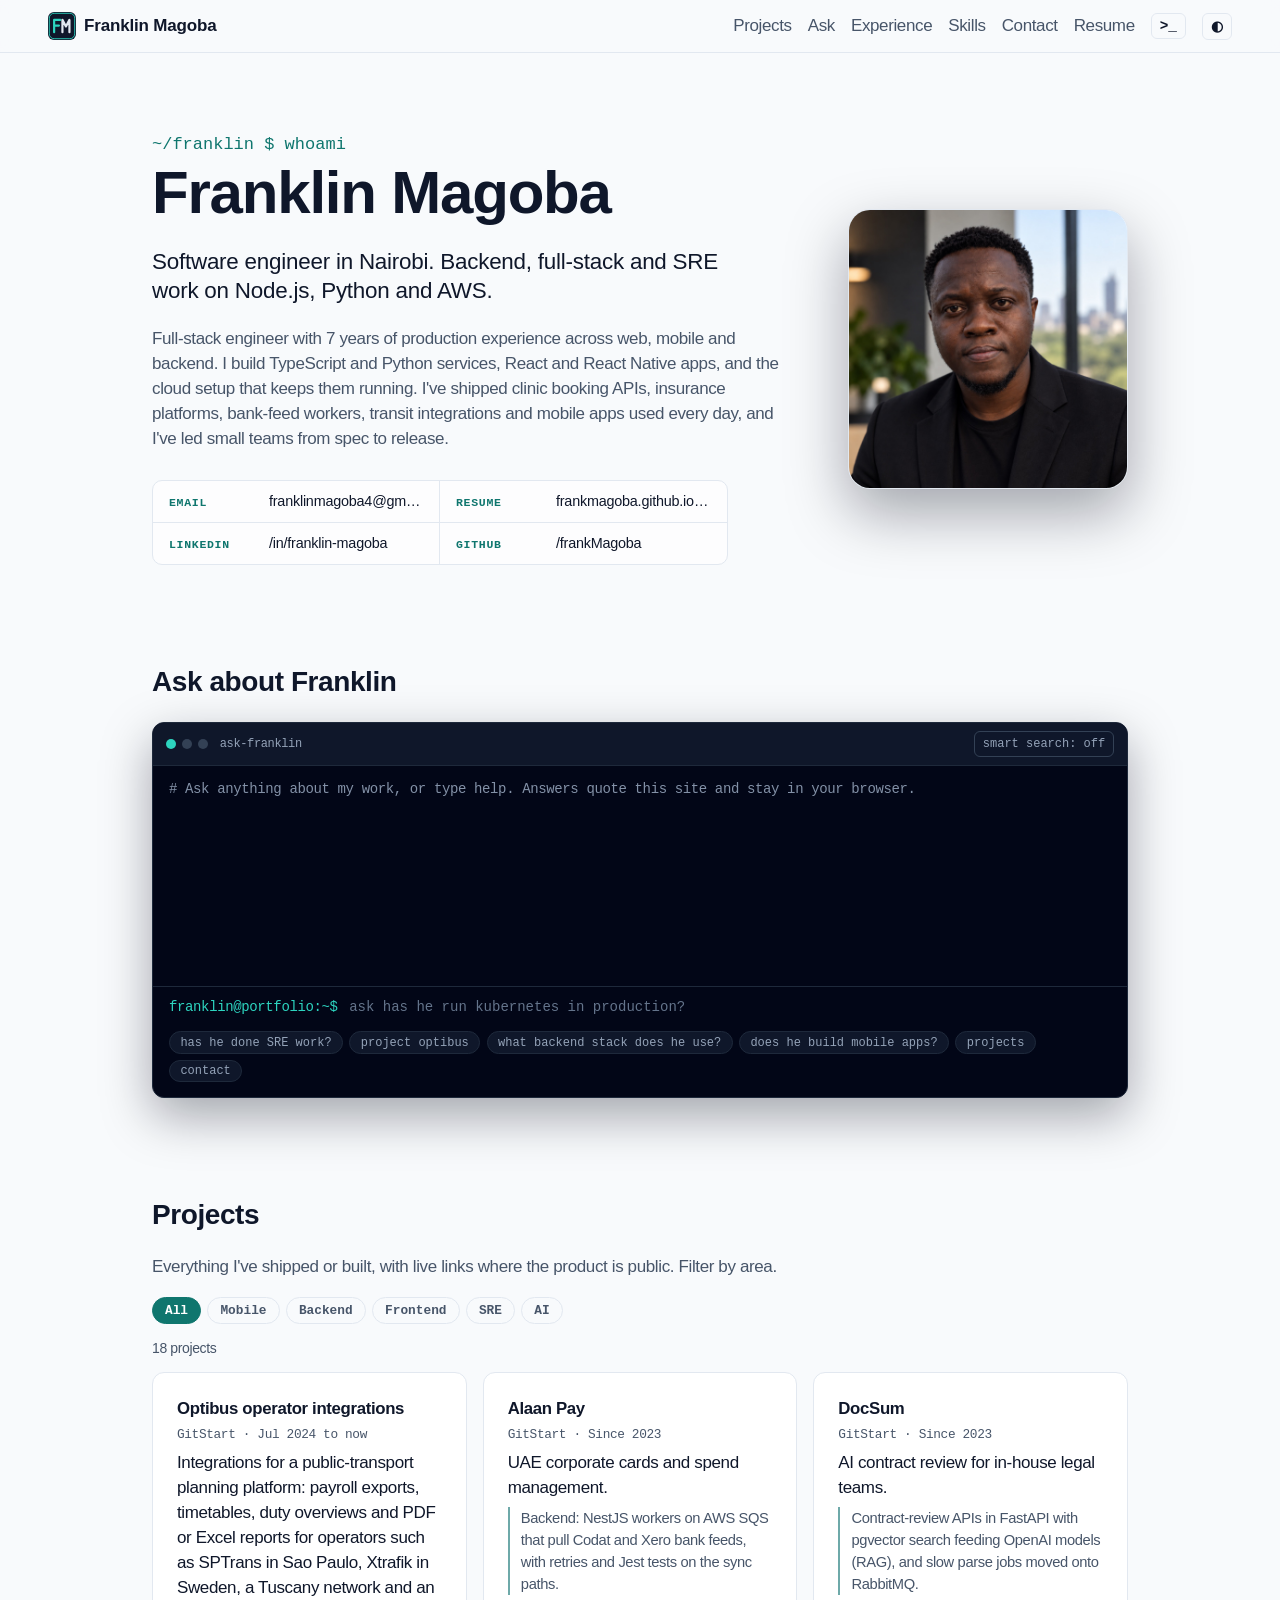
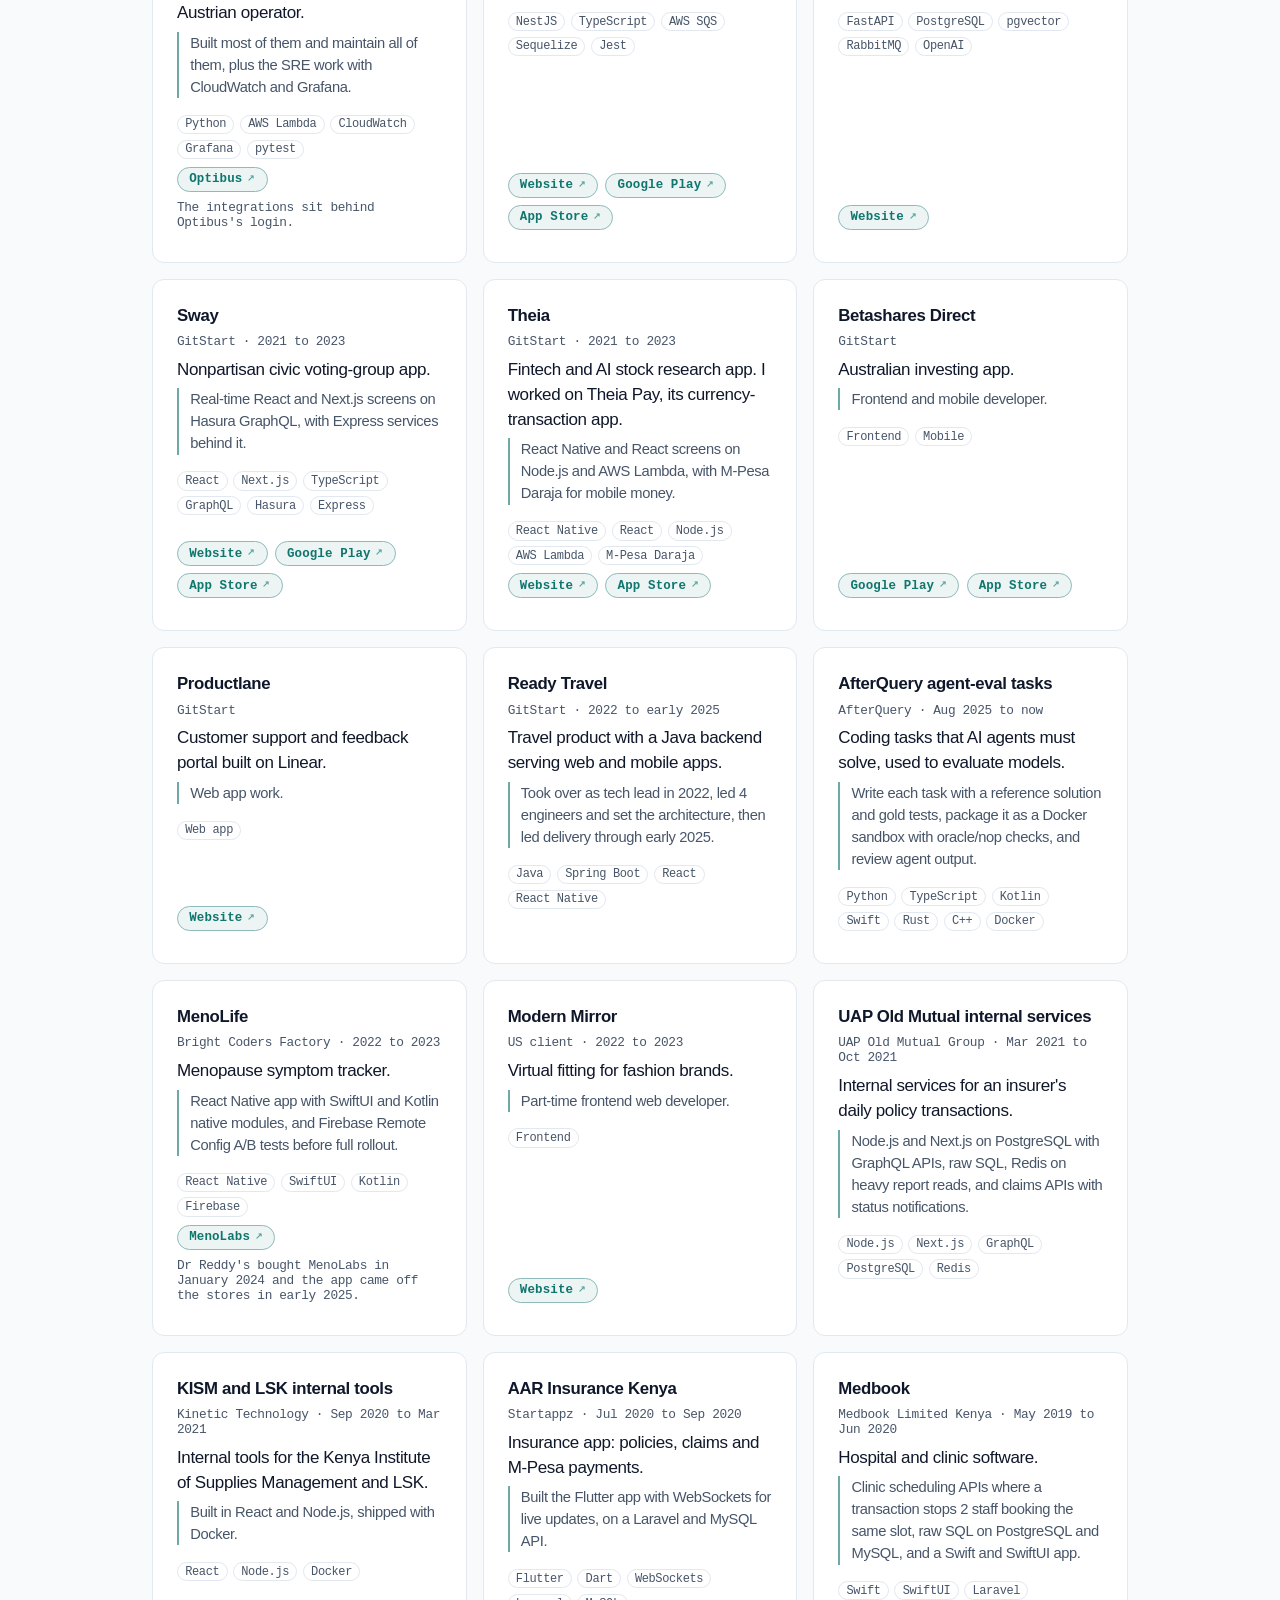
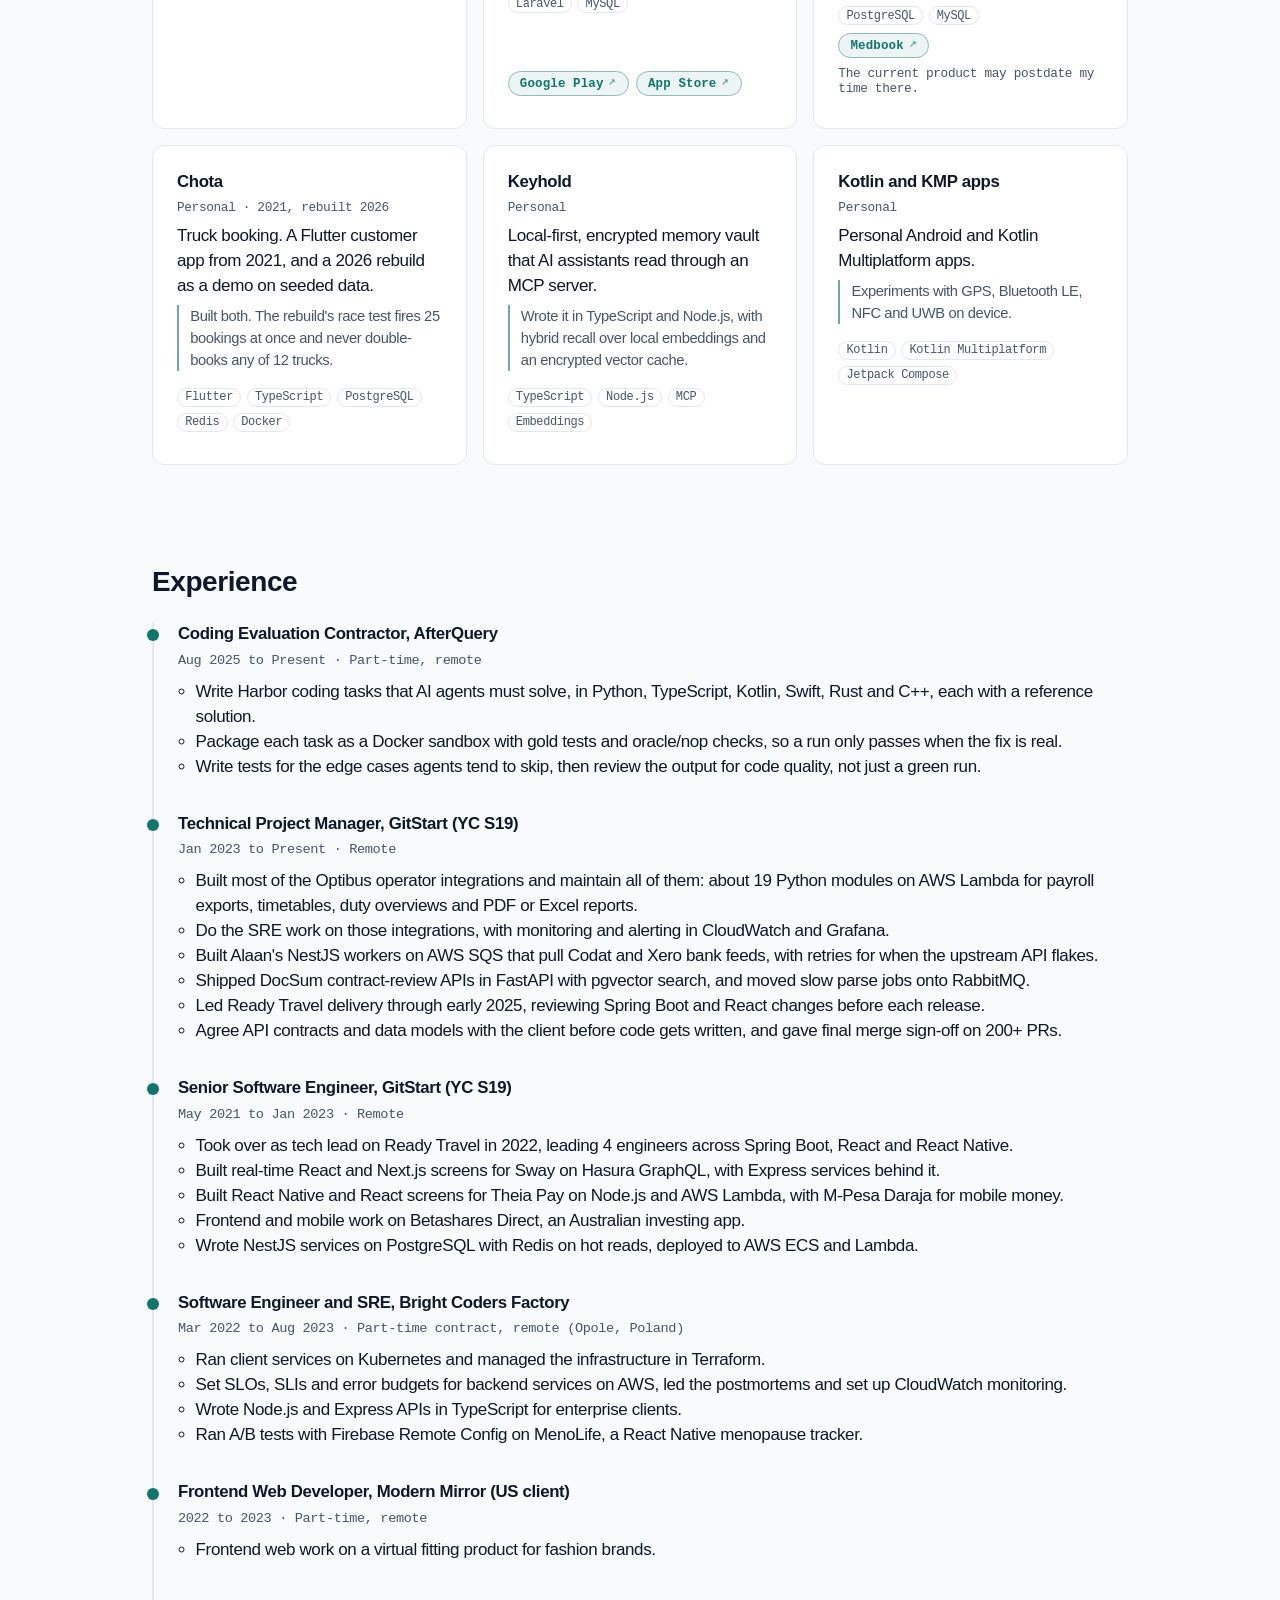
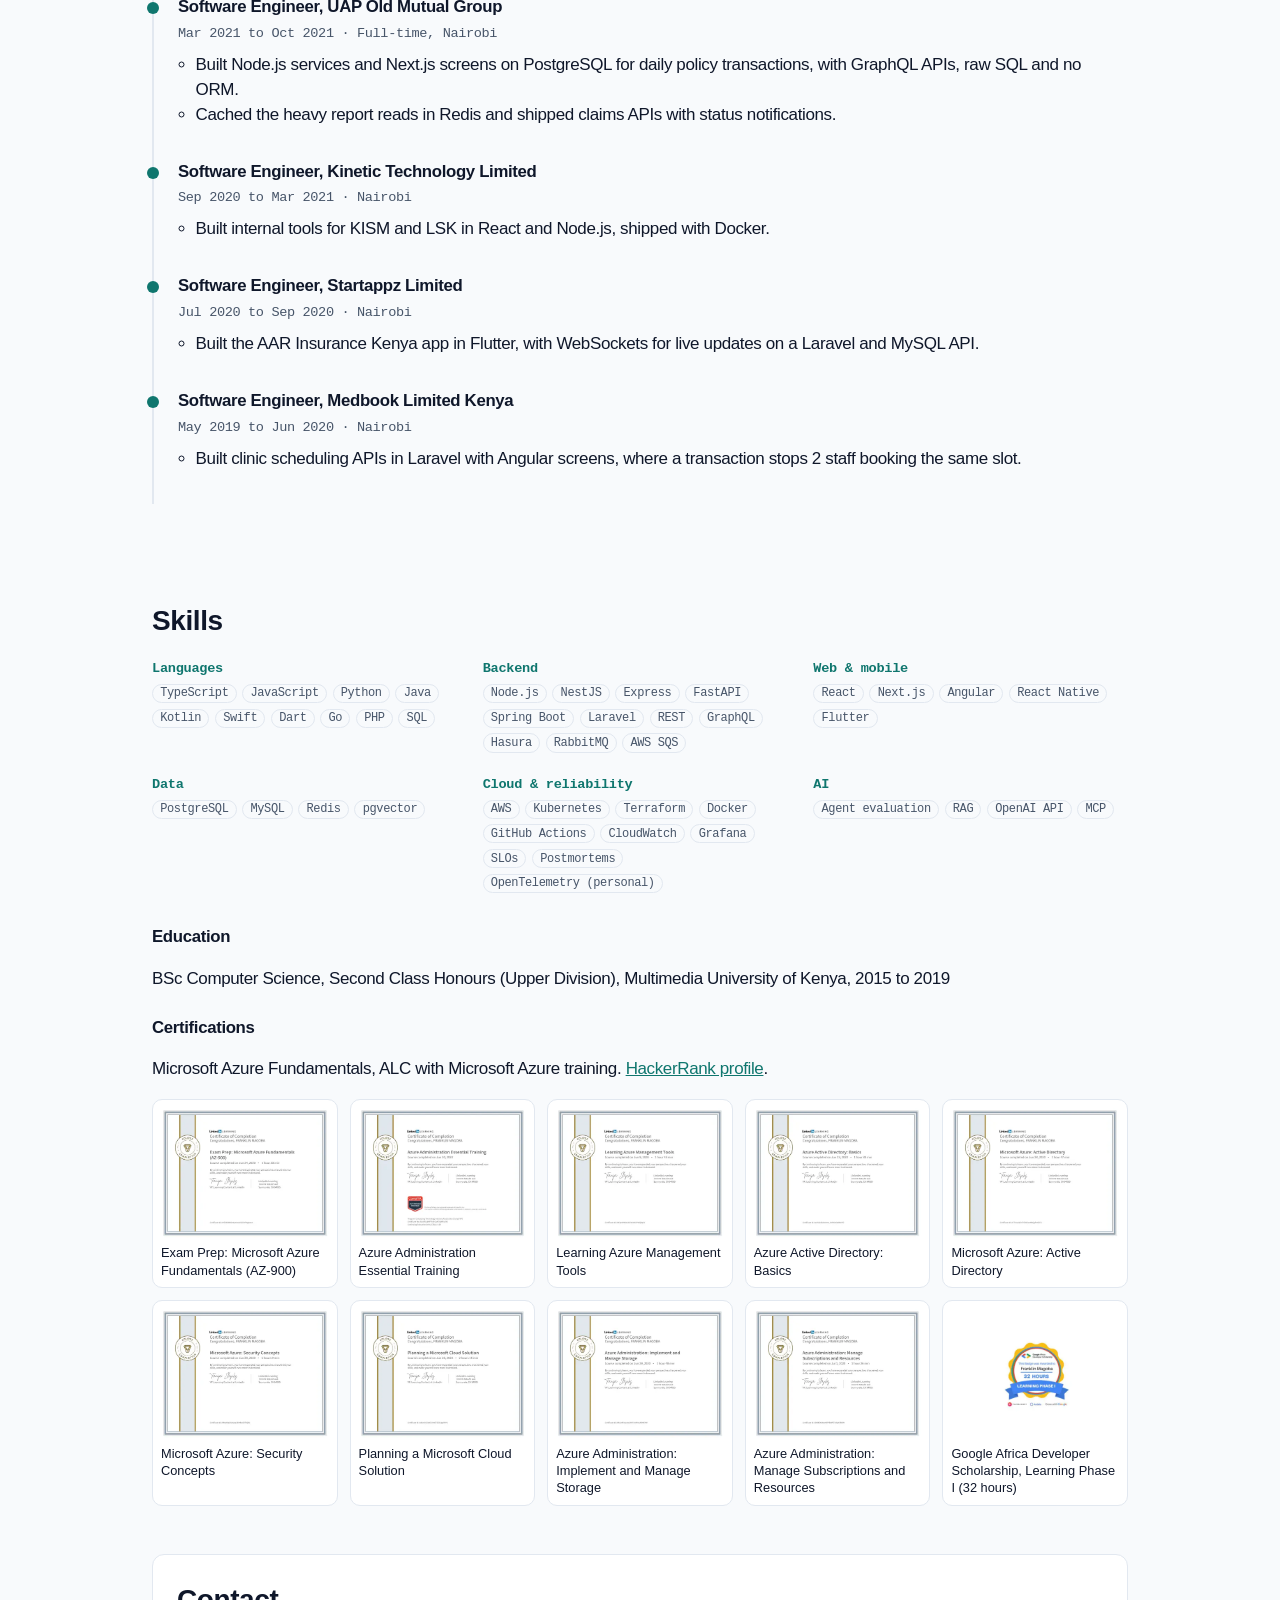
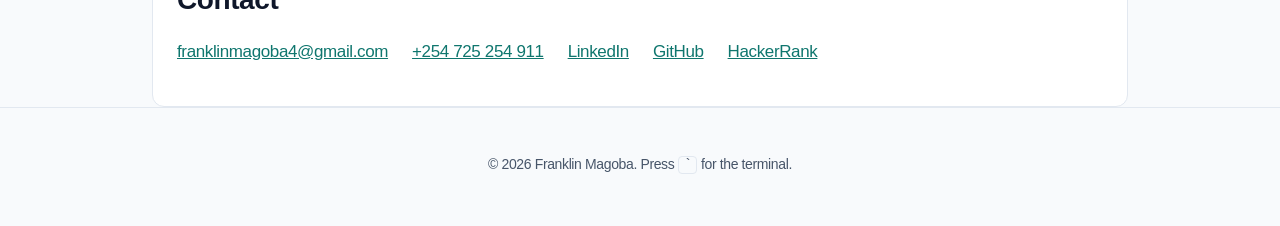
==== commit 3696bf7e: "style: Apple-like SF Pro weights and hero portrait Match apple.com type: SF Pro Text/Display, 400–60" ====
--- a/index.html
+++ b/index.html
@@ -47,7 +47,6 @@
 
   <main id="main">
     <section class="hero" aria-labelledby="hero-title">
-      <div class="mono" id="mono" aria-hidden="true"></div>
       <div class="hero-text">
       <p class="prompt">~/franklin $ whoami</p>
       <h1 id="hero-title">Franklin Magoba</h1>
@@ -72,6 +71,9 @@
         </a>
       </nav>
       </div>
+      <figure class="portrait">
+        <img src="/assets/headshot.jpg" width="1200" height="1200" alt="Portrait of Franklin Magoba" decoding="async" fetchpriority="high">
+      </figure>
     </section>
 
     <section id="ask" aria-labelledby="ask-title">
--- a/css/style.css
+++ b/css/style.css
@@ -1,16 +1,22 @@
-:root{--bg:#0f172a;--panel:#111c33;--line:#1e293b;--text:#e2e8f0;--muted:#94a3b8;--accent:#2dd4bf;--accent-ink:#042f2e;--mono:ui-monospace,"SF Mono",SFMono-Regular,Menlo,Consolas,monospace;--sans:-apple-system,BlinkMacSystemFont,"SF Pro Text","SF Pro Display",system-ui,"Segoe UI",Roboto,Helvetica,Arial,sans-serif;color-scheme:dark}
+:root{--bg:#0f172a;--panel:#111c33;--line:#1e293b;--text:#e2e8f0;--muted:#94a3b8;--accent:#2dd4bf;--accent-ink:#042f2e;--mono:ui-monospace,"SF Mono",SFMono-Regular,Menlo,Consolas,monospace;--text-font:"SF Pro Text","SF Pro Icons",-apple-system,BlinkMacSystemFont,"Helvetica Neue",Helvetica,Arial,sans-serif;--display-font:"SF Pro Display","SF Pro Icons",-apple-system,BlinkMacSystemFont,"Helvetica Neue",Helvetica,Arial,sans-serif;color-scheme:dark}
 :root[data-theme=light]{--bg:#f8fafc;--panel:#fff;--line:#e2e8f0;--text:#0f172a;--muted:#475569;--accent:#0f766e;--accent-ink:#fff;color-scheme:light}
-*{box-sizing:border-box}html{scroll-behavior:smooth}body{margin:0;background:var(--bg);color:var(--text);font:16px/1.6 var(--sans)}
+*{box-sizing:border-box}html{scroll-behavior:smooth}body{margin:0;background:var(--bg);color:var(--text);font:400 17px/1.47 var(--text-font);letter-spacing:-.022em;-webkit-font-smoothing:antialiased;-moz-osx-font-smoothing:grayscale}
 a{color:var(--accent)}a:hover{text-decoration-thickness:2px}
 :focus-visible{outline:2px solid var(--accent);outline-offset:3px;border-radius:4px}
 .skip{position:absolute;left:-999px}.skip:focus{left:1rem;top:1rem;background:var(--panel);padding:.5rem 1rem;z-index:9}
 .sr{position:absolute;width:1px;height:1px;overflow:hidden;clip:rect(0 0 0 0)}
 .top{position:sticky;top:0;z-index:5;display:flex;justify-content:space-between;align-items:center;gap:1rem;padding:.75rem clamp(1rem,4vw,3rem);background:color-mix(in srgb,var(--bg) 85%,transparent);backdrop-filter:blur(8px);border-bottom:1px solid var(--line)}
-.brand{display:flex;gap:.5rem;align-items:center;color:var(--text);text-decoration:none;font-weight:600}
-nav{display:flex;flex-wrap:wrap;gap:.25rem 1rem;align-items:center}nav a{color:var(--muted);text-decoration:none}nav a:hover{color:var(--text)}
+.brand{display:flex;gap:.5rem;align-items:center;color:var(--text);text-decoration:none;font-weight:600;letter-spacing:-.01em}
+nav{display:flex;flex-wrap:wrap;gap:.25rem 1rem;align-items:center}nav a{color:var(--muted);text-decoration:none;font-weight:400}nav a:hover{color:var(--text)}
 main{max-width:1040px;margin:0 auto;padding:0 clamp(1rem,4vw,2rem)}
-section{padding:3rem 0}h1{font-size:clamp(2.4rem,6vw,3.6rem);line-height:1.1;margin:.25rem 0}h2{font-size:1.5rem;margin:0 0 1.25rem}h3{font-size:1rem;margin:1.5rem 0 .5rem}
-.prompt{font-family:var(--mono);color:var(--accent);margin:0}.lead{font-size:1.25rem;max-width:40rem}.muted{color:var(--muted)}.small{font-size:.875rem}
+section{padding:3rem 0}
+h1,h2,h3{font-family:var(--display-font);font-weight:600;letter-spacing:-.02em}
+h1{font-size:clamp(2.6rem,6.5vw,3.75rem);line-height:1.05;margin:.2rem 0;font-weight:600}
+h2{font-size:1.75rem;margin:0 0 1.25rem;font-weight:600;letter-spacing:-.015em}
+h3{font-size:1.05rem;margin:1.5rem 0 .5rem;font-weight:600}
+.prompt{font-family:var(--mono);color:var(--accent);margin:0;letter-spacing:0;font-weight:400}
+.lead{font-family:var(--display-font);font-size:clamp(1.15rem,2.2vw,1.4rem);font-weight:400;line-height:1.3;letter-spacing:-.01em;max-width:36rem;color:var(--text)}
+.muted{color:var(--muted);font-weight:400}.small{font-size:.875rem}
 .hero{padding-top:5rem}
 .cta{display:grid;grid-template-columns:repeat(2,minmax(0,1fr));gap:0;margin-top:1.75rem;max-width:36rem;border:1px solid var(--line);border-radius:10px;overflow:hidden;background:color-mix(in srgb,var(--panel) 70%,transparent)}
 .cta-row{display:grid;grid-template-columns:5.5rem 1fr;gap:.75rem;align-items:baseline;padding:.7rem 1rem;text-decoration:none;border-bottom:1px solid var(--line);border-right:1px solid var(--line);transition:background .15s}
@@ -18,10 +24,10 @@
 .cta-row:nth-last-child(-n+2){border-bottom:0}
 .cta-row:hover{background:color-mix(in srgb,var(--accent) 8%,transparent)}
 .cta-k{font:600 .72rem/1.2 var(--mono);letter-spacing:.06em;text-transform:uppercase;color:var(--accent)}
-.cta-v{font:500 .88rem/1.3 var(--sans);color:var(--text);overflow:hidden;text-overflow:ellipsis;white-space:nowrap}
+.cta-v{font:400 .9rem/1.3 var(--text-font);color:var(--text);overflow:hidden;text-overflow:ellipsis;white-space:nowrap;letter-spacing:-.015em}
 .cta-row:hover .cta-v{color:var(--accent)}
 @media (max-width:560px){.cta{grid-template-columns:1fr}.cta-row{border-right:0}.cta-row:nth-last-child(-n+2){border-bottom:1px solid var(--line)}.cta-row:last-child{border-bottom:0}}
-.btn,button.btn{display:inline-block;padding:.6rem 1.1rem;border-radius:8px;border:1px solid var(--accent);background:var(--accent);color:var(--accent-ink);font:600 .95rem var(--sans);text-decoration:none;cursor:pointer}
+.btn,button.btn{display:inline-block;padding:.6rem 1.1rem;border-radius:8px;border:1px solid var(--accent);background:var(--accent);color:var(--accent-ink);font:600 .95rem var(--text-font);text-decoration:none;cursor:pointer;letter-spacing:-.01em}
 .btn.ghost{background:transparent;color:var(--accent)}
 button.ghost{background:none;border:1px solid var(--line);color:var(--text);border-radius:6px;padding:.25rem .5rem;font:600 .9rem var(--mono);cursor:pointer}
 button.link{background:none;border:0;padding:0;color:var(--accent);text-decoration:underline;font:inherit;cursor:pointer}
@@ -51,15 +57,12 @@
 .term-line{display:flex;gap:.5rem;padding:.5rem .75rem;border-top:1px solid #1e293b}.term-line label{color:#2dd4bf}.term-line input{flex:1;background:none;border:0;color:#e2e8f0;font:inherit}
 @media (prefers-reduced-motion:reduce){html{scroll-behavior:auto}*{transition:none!important;animation:none!important}}
 @media (max-width:640px){nav a:not([href="/Resume/"]){display:none}.ask-row{flex-direction:column}}
-/* Hero monogram */
-.hero{display:grid;grid-template-columns:minmax(0,1fr);gap:2rem;align-items:center}
-@media (min-width:860px){.hero{grid-template-columns:1fr 260px}.mono{order:2}}
-.mono{display:grid;grid-template-columns:repeat(11,1fr);gap:4px;width:min(260px,60vw);aspect-ratio:11/7}
-.mono .b{border-radius:2px;background:color-mix(in srgb,var(--muted) 10%,transparent)}
-.mono .on{background:color-mix(in srgb,var(--text) 78%,transparent);opacity:0;transform:translate(var(--dx,0),var(--dy,0));transition:opacity 900ms ease-out var(--d,0ms),transform 1400ms cubic-bezier(.2,.7,.2,1) var(--d,0ms)}
-.mono .on.f{background:var(--accent)}
-.mono.built .on{opacity:1;transform:none}
-.mono.still .on{transition:none}
+/* Hero: copy + portrait (portrait takes the old monogram column) */
+.hero{display:grid;grid-template-columns:minmax(0,1fr);gap:2.25rem;align-items:center}
+@media (min-width:860px){.hero{grid-template-columns:minmax(0,1fr) min(300px,32vw);gap:3rem}.portrait{justify-self:end}}
+.portrait{margin:0;width:min(280px,70vw);aspect-ratio:1;border-radius:22px;overflow:hidden;border:1px solid var(--line);background:var(--panel);box-shadow:0 24px 60px rgba(2,6,23,.35)}
+.portrait img{display:block;width:100%;height:100%;object-fit:cover;object-position:center 18%}
+@media (max-width:859px){.portrait{justify-self:start;order:-1;width:min(180px,46vw);border-radius:16px}}
 /* Projects */
 .filter{display:flex;flex-wrap:wrap;gap:.4rem;margin:0 0 .5rem}
 .chip{font:600 .8rem var(--mono);padding:.3rem .75rem;border-radius:999px;border:1px solid var(--line);background:none;color:var(--muted);cursor:pointer}
@@ -71,14 +74,14 @@
 
 :root{--cert-bg:var(--panel);--cert-line:var(--line);--cert-text:var(--text);--cert-accent:var(--accent)}
 .cert-grid{list-style:none;padding:0;margin:1rem 0 0;display:grid;grid-template-columns:repeat(auto-fill,minmax(170px,1fr));gap:.75rem}
-.cert-thumb{display:flex;flex-direction:column;gap:.4rem;width:100%;height:100%;padding:.5rem;border-radius:10px;border:1px solid var(--cert-line);background:var(--cert-bg);color:var(--cert-text);font:500 .8rem/1.35 var(--sans);text-align:left;cursor:pointer;transition:border-color .15s,transform .15s}
+.cert-thumb{display:flex;flex-direction:column;gap:.4rem;width:100%;height:100%;padding:.5rem;border-radius:10px;border:1px solid var(--cert-line);background:var(--cert-bg);color:var(--cert-text);font:400 .8rem/1.35 var(--text-font);text-align:left;cursor:pointer;transition:border-color .15s,transform .15s}
 .cert-thumb:hover,.cert-thumb:focus-visible{border-color:var(--cert-accent);transform:translateY(-2px)}
 .cert-thumb img{width:100%;height:auto;aspect-ratio:480/371;object-fit:contain;background:#fff;border-radius:6px}
 .cert-modal{position:fixed;inset:0;z-index:50;display:grid;place-items:center;padding:1rem;background:rgba(2,6,23,.85);backdrop-filter:blur(4px)}
 .cert-modal[hidden]{display:none}
 .cert-box{position:relative;max-width:min(960px,100%);width:100%;background:#0b1222;border:1px solid #1e293b;border-radius:12px;padding:2.5rem 1rem 1rem;color:#e2e8f0}
 .cert-box figure{margin:0}.cert-box img{display:block;width:100%;max-height:72vh;object-fit:contain;background:#fff;border-radius:8px}
-.cert-box figcaption{margin-top:.6rem;font:500 .9rem var(--sans);text-align:center}
+.cert-box figcaption{margin-top:.6rem;font:400 .9rem var(--text-font);text-align:center}
 .cert-close{position:absolute;top:.4rem;right:.5rem;font-size:1.6rem;line-height:1}
 .cert-close,.cert-nav button{background:none;border:1px solid #334155;color:#e2e8f0;border-radius:8px;padding:.2rem .7rem;cursor:pointer}
 .cert-close:hover,.cert-nav button:hover{border-color:#2dd4bf;color:#2dd4bf}
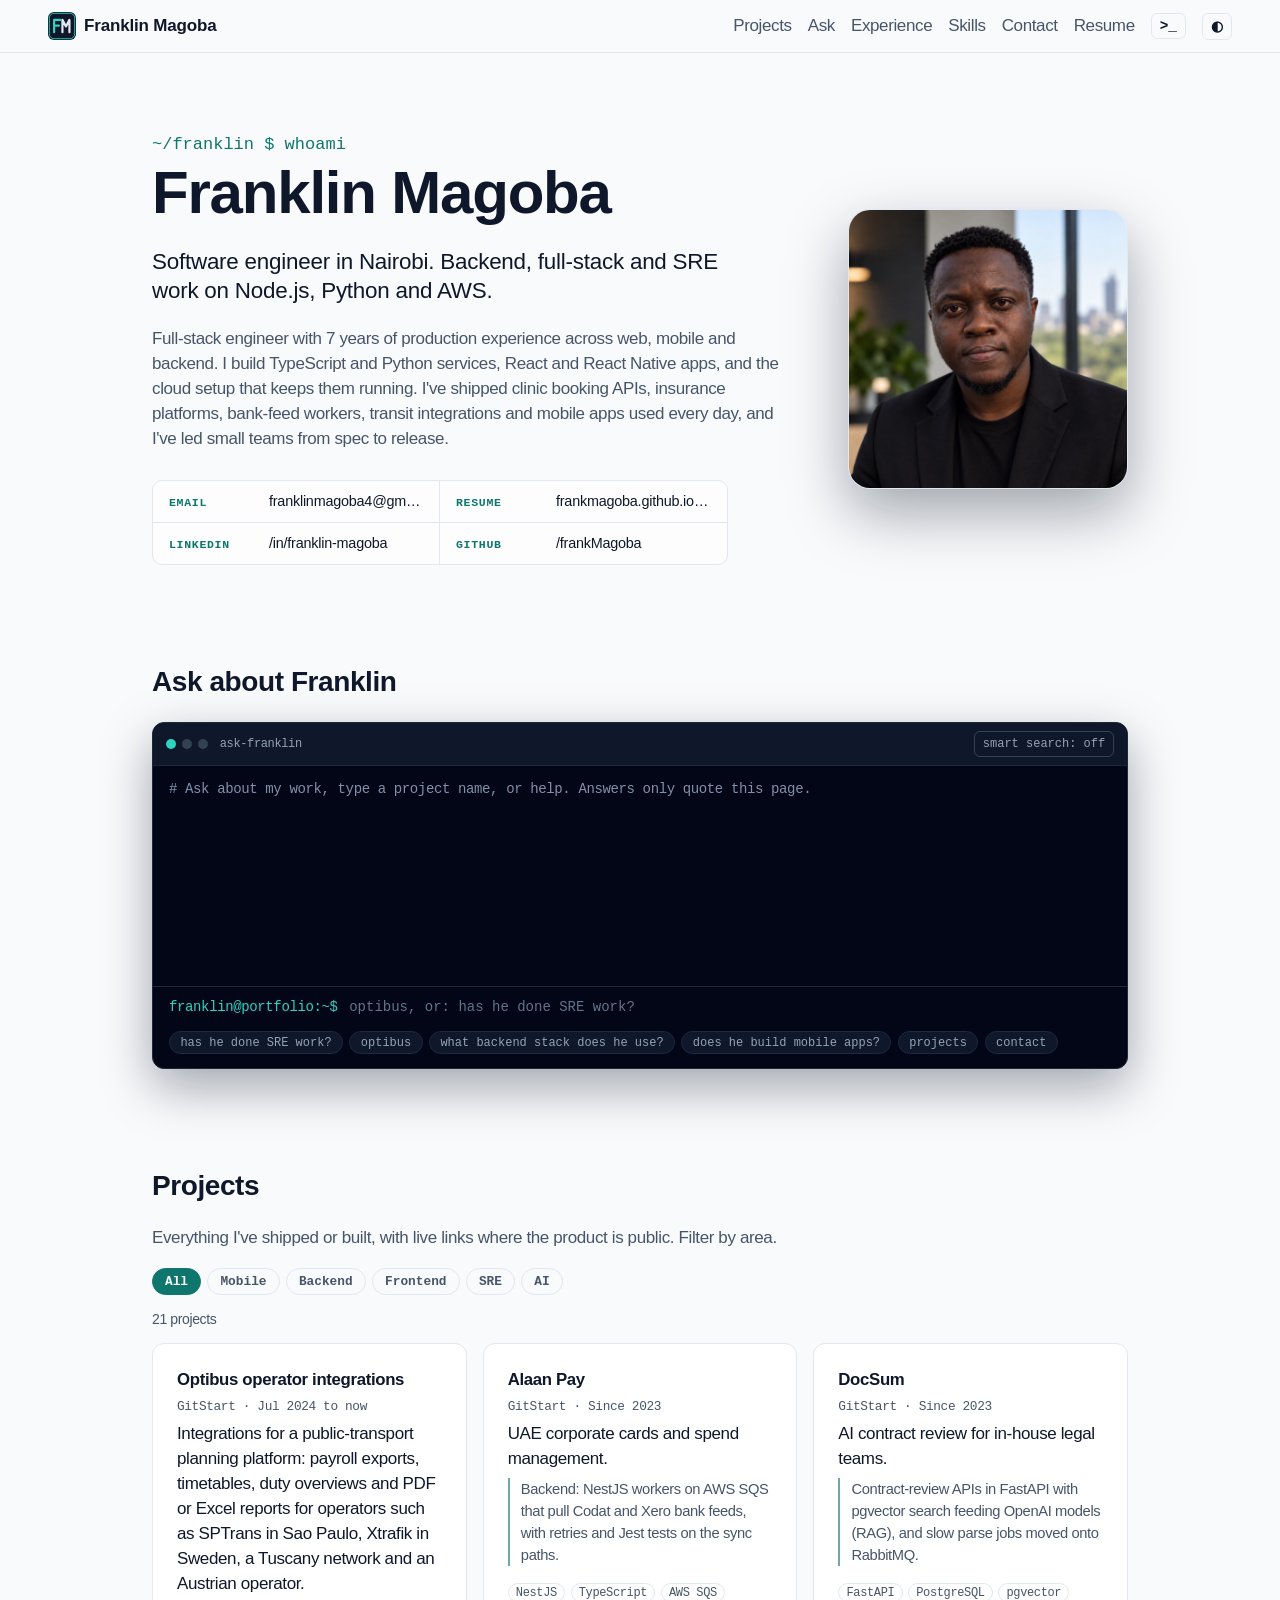
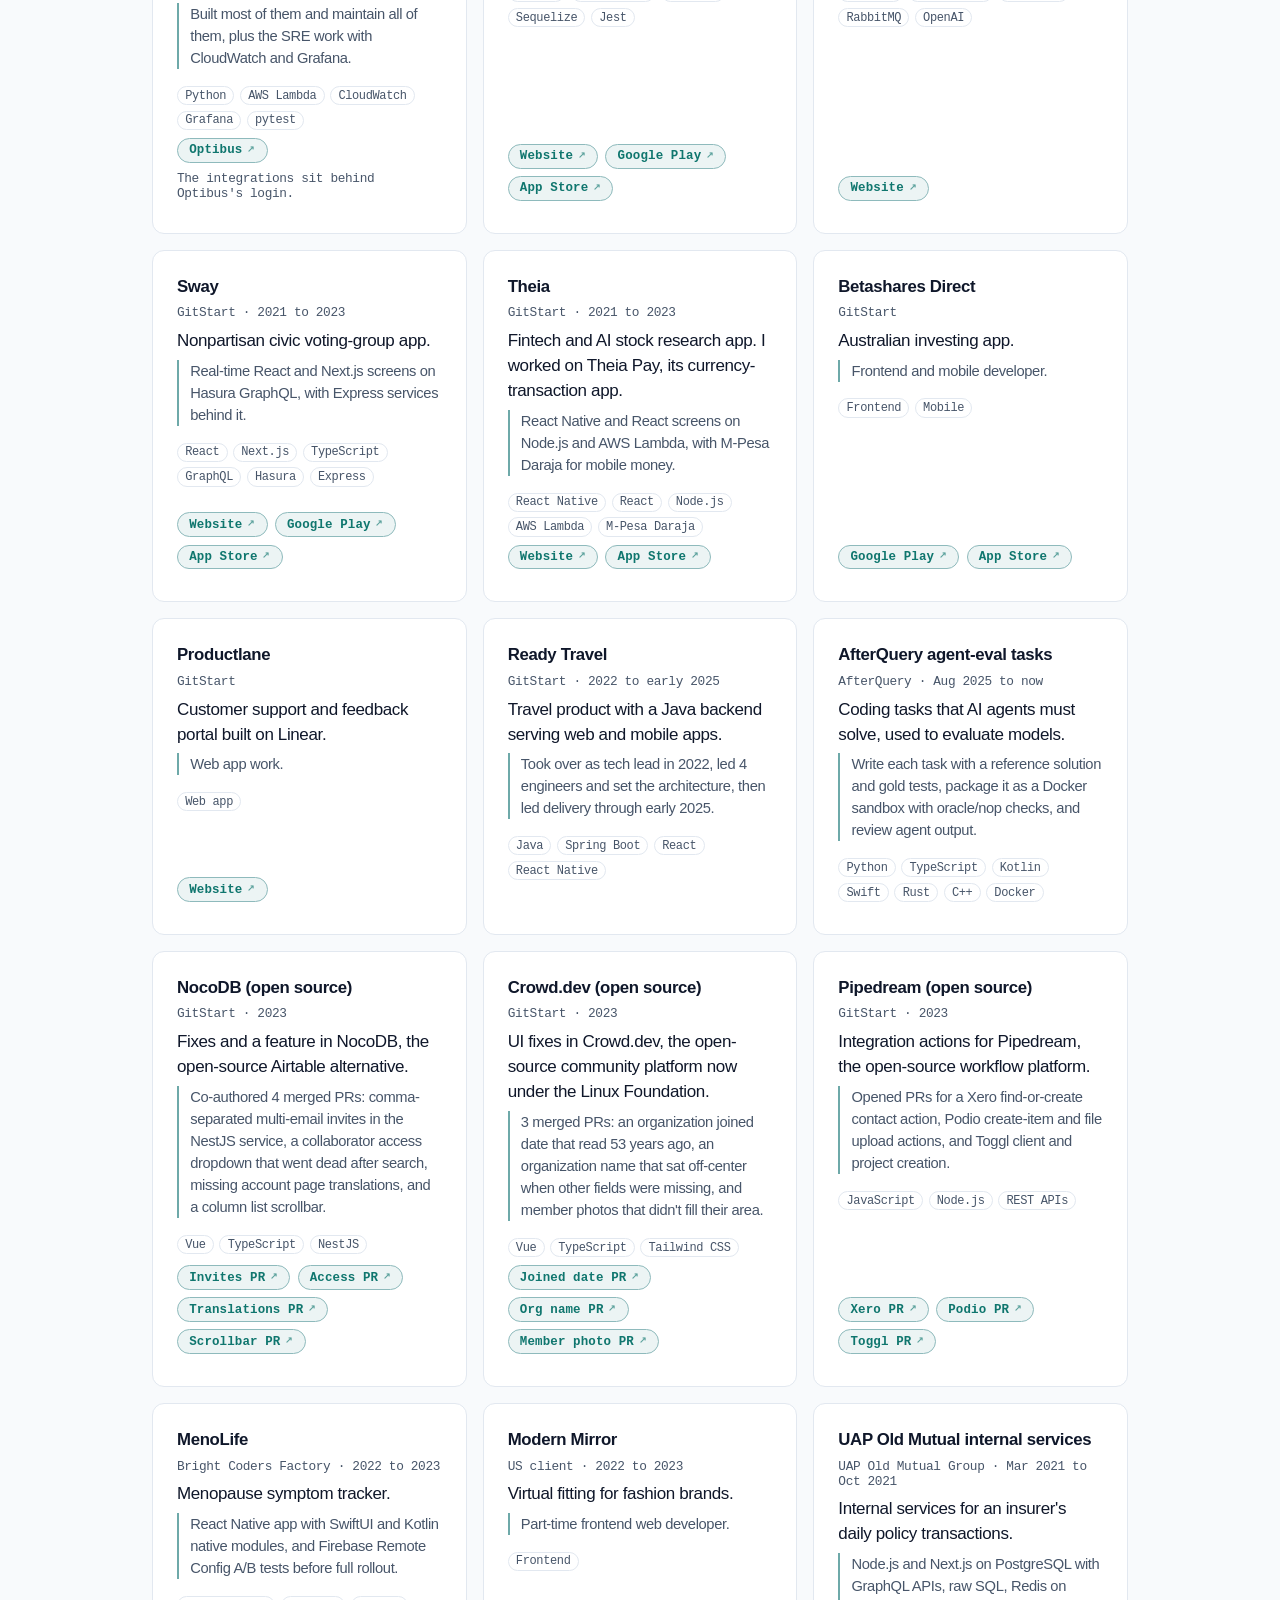
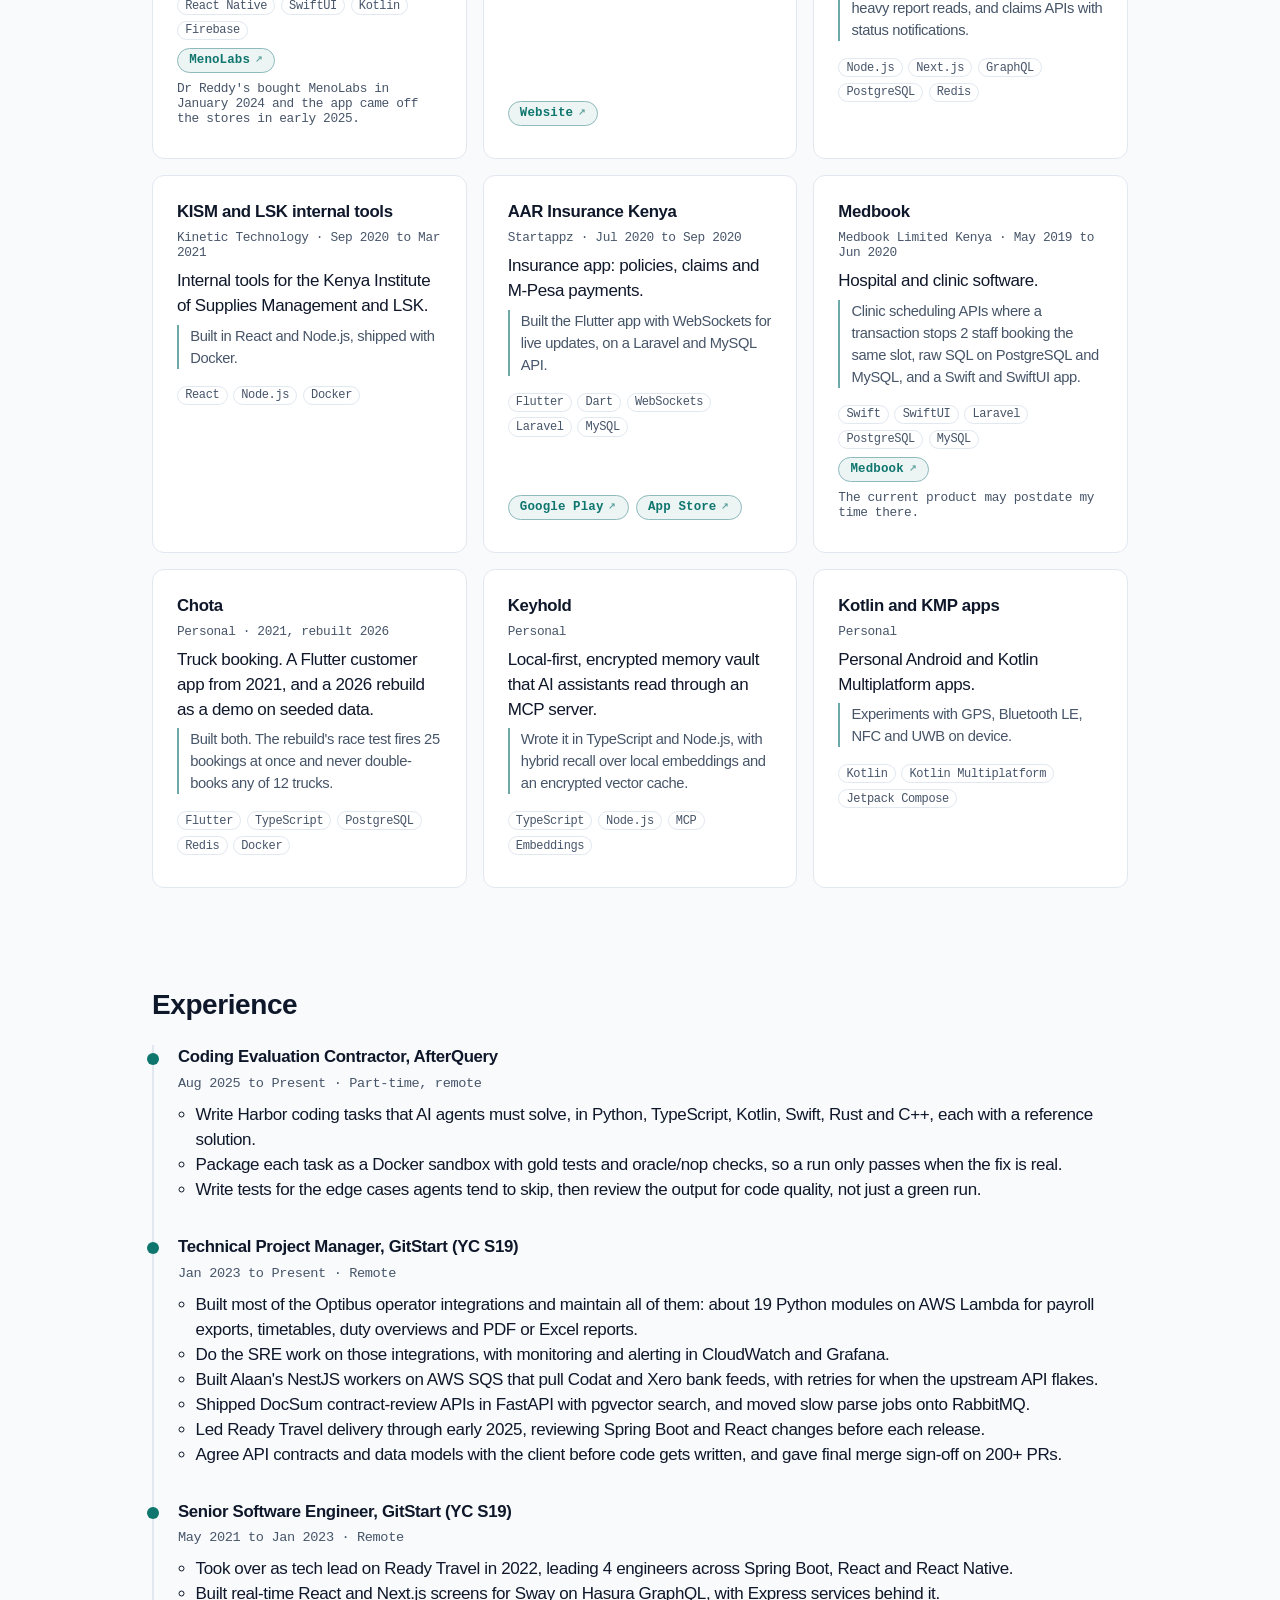
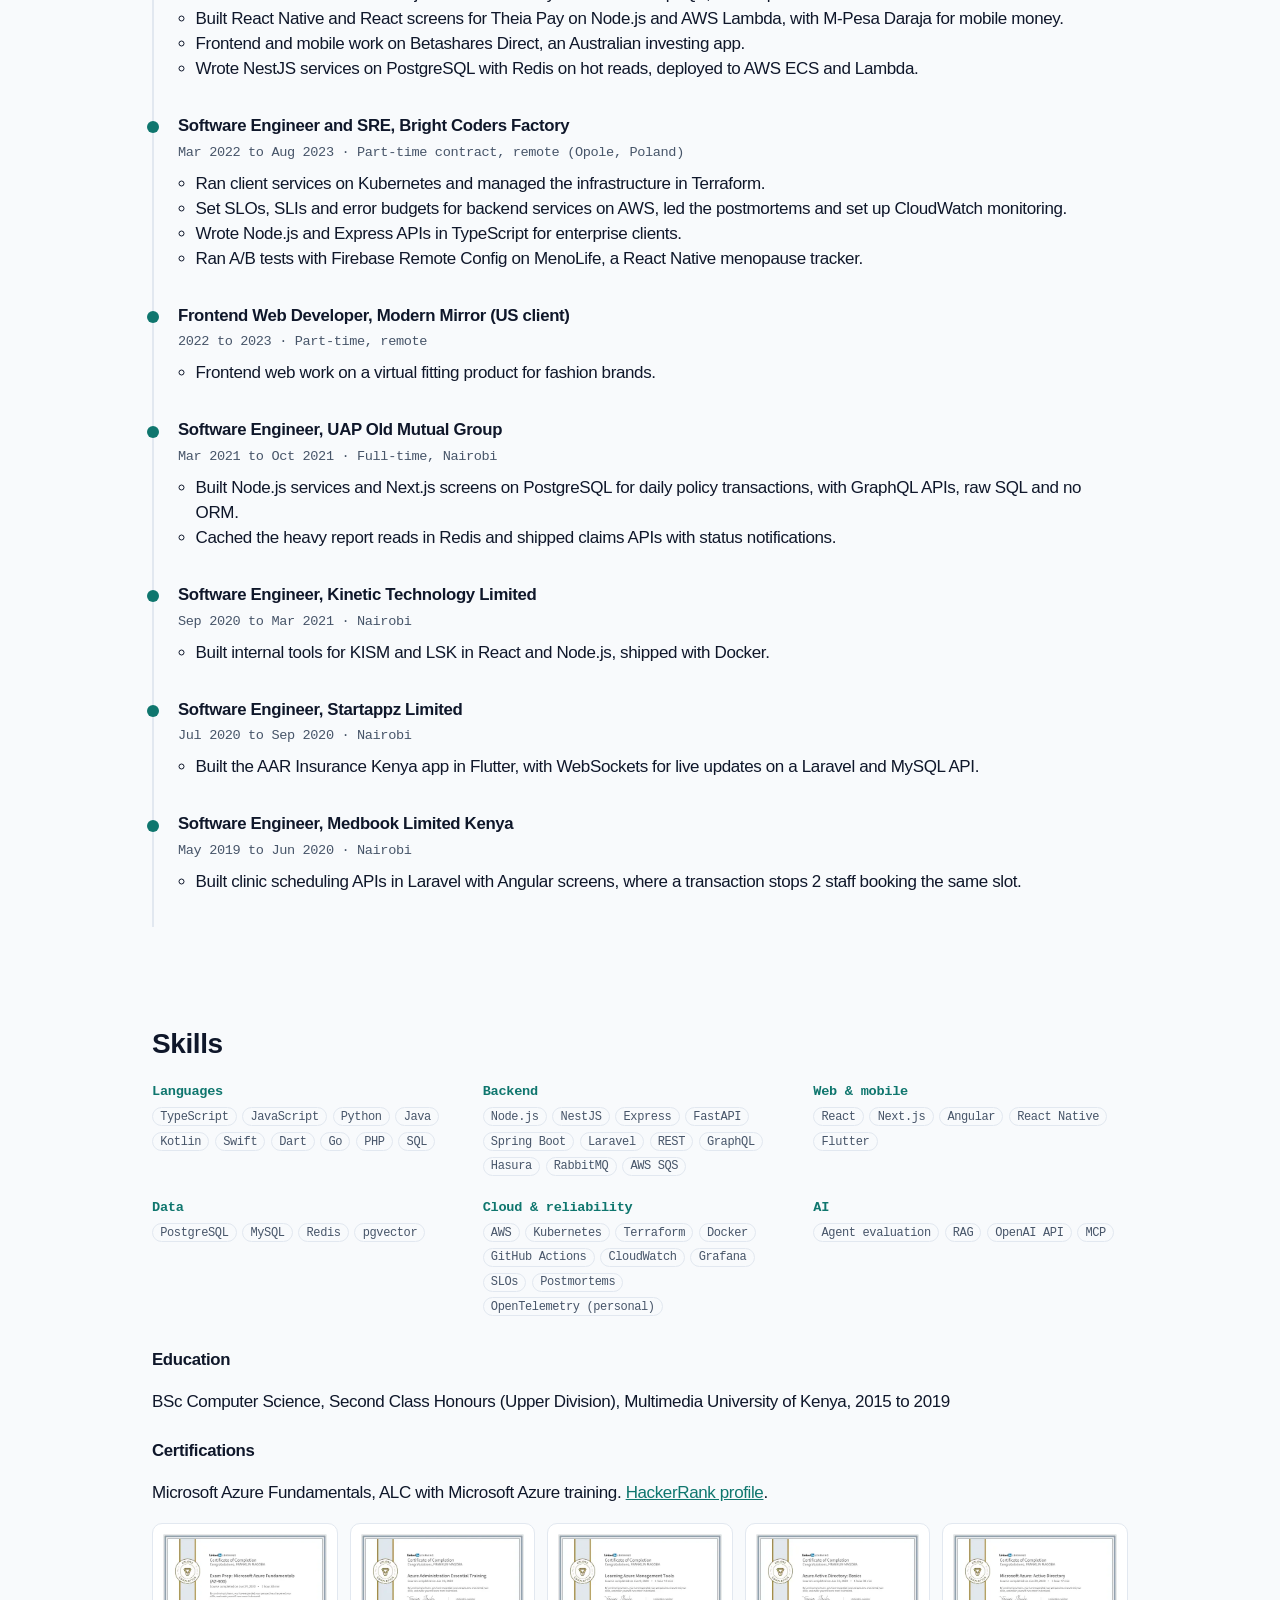
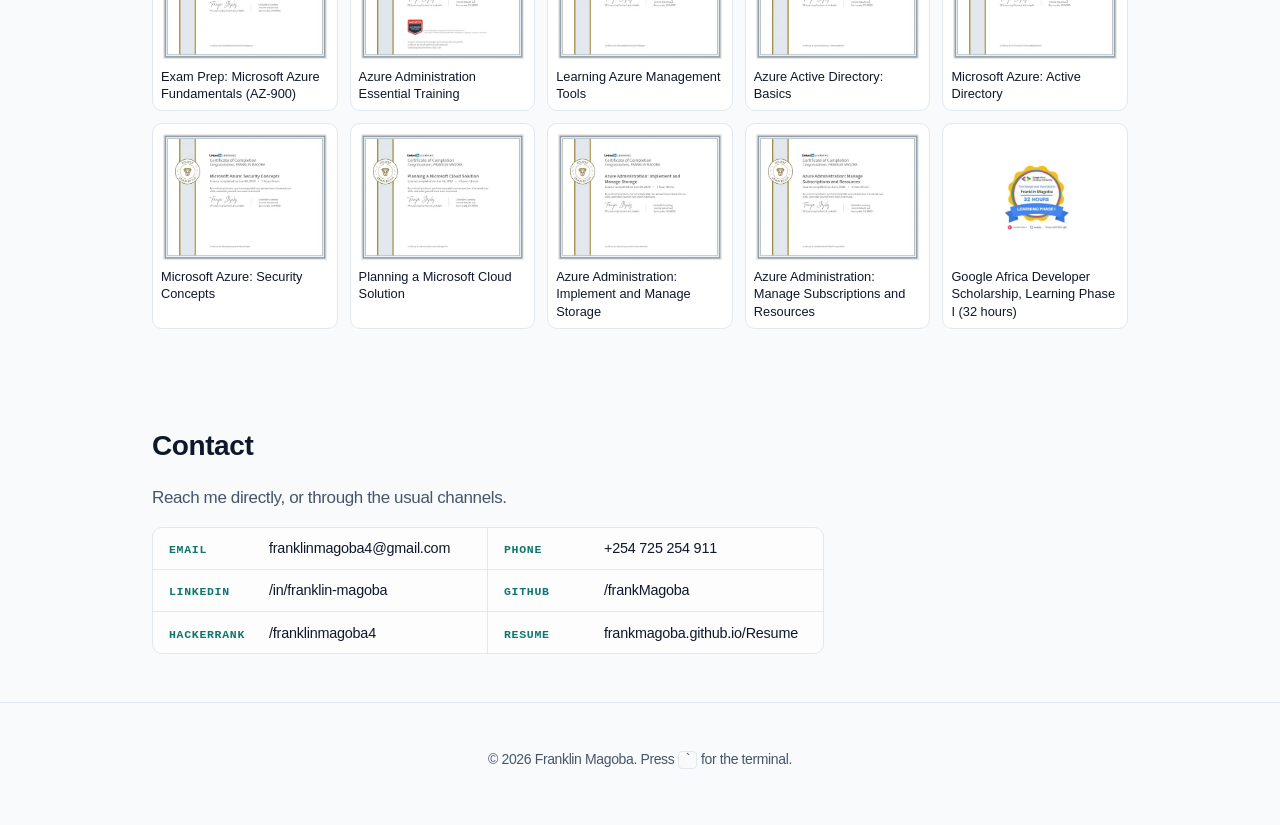
==== commit 05299fbc: "style: unify title line and match contact to hero panel Use one tagline under the name, and rebuild " ====
--- a/index.html
+++ b/index.html
@@ -4,14 +4,14 @@
   <meta charset="utf-8">
   <meta name="viewport" content="width=device-width, initial-scale=1">
   <title>Franklin Magoba, Software Engineer</title>
-  <meta name="description" content="Franklin Magoba, software engineer in Nairobi. Backend, full-stack and SRE work on Node.js, Python and AWS.">
+  <meta name="description" content="Software engineer in Nairobi. Backend, full-stack and SRE work on Node.js, Python and AWS.">
   <meta name="author" content="Franklin Magoba">
   <meta name="theme-color" content="#0f172a">
   <link rel="canonical" href="https://frankmagoba.github.io/">
   <meta property="og:type" content="website">
   <meta property="og:site_name" content="Franklin Magoba">
   <meta property="og:title" content="Franklin Magoba, Software Engineer">
-  <meta property="og:description" content="Backend, full-stack and SRE work on Node.js, Python and AWS. Based in Nairobi.">
+  <meta property="og:description" content="Software engineer in Nairobi. Backend, full-stack and SRE work on Node.js, Python and AWS.">
   <meta property="og:url" content="https://frankmagoba.github.io/">
   <meta property="og:image" content="https://frankmagoba.github.io/assets/og.png">
   <meta property="og:image:width" content="1200">
@@ -50,7 +50,7 @@
       <div class="hero-text">
       <p class="prompt">~/franklin $ whoami</p>
       <h1 id="hero-title">Franklin Magoba</h1>
-      <p class="lead">Software engineer in Nairobi. Backend, full-stack and SRE work on Node.js, Python and AWS.</p>
+      <p class="lead" id="lead"></p>
       <p id="intro" class="muted"></p>
       <nav class="cta" aria-label="Contact and profiles">
         <a class="cta-row" href="mailto:franklinmagoba4@gmail.com">
@@ -104,15 +104,35 @@
       <div id="cert-viewer"></div>
     </section>
 
-    <section id="contact" class="card" aria-labelledby="contact-title">
+    <section id="contact" aria-labelledby="contact-title">
       <h2 id="contact-title">Contact</h2>
-      <ul class="contact">
-        <li><a href="mailto:franklinmagoba4@gmail.com">franklinmagoba4@gmail.com</a></li>
-        <li><a href="tel:+254725254911">+254 725 254 911</a></li>
-        <li><a href="https://www.linkedin.com/in/franklin-magoba" rel="noopener">LinkedIn</a></li>
-        <li><a href="https://github.com/frankMagoba" rel="noopener">GitHub</a></li>
-        <li><a href="https://www.hackerrank.com/profile/franklinmagoba4" rel="noopener">HackerRank</a></li>
-      </ul>
+      <p class="muted contact-lead">Reach me directly, or through the usual channels.</p>
+      <nav class="cta contact-cta" aria-label="Contact links">
+        <a class="cta-row" href="mailto:franklinmagoba4@gmail.com">
+          <span class="cta-k">email</span>
+          <span class="cta-v">franklinmagoba4@gmail.com</span>
+        </a>
+        <a class="cta-row" href="tel:+254725254911">
+          <span class="cta-k">phone</span>
+          <span class="cta-v">+254 725 254 911</span>
+        </a>
+        <a class="cta-row" href="https://www.linkedin.com/in/franklin-magoba" rel="noopener">
+          <span class="cta-k">linkedin</span>
+          <span class="cta-v">/in/franklin-magoba</span>
+        </a>
+        <a class="cta-row" href="https://github.com/frankMagoba" rel="noopener">
+          <span class="cta-k">github</span>
+          <span class="cta-v">/frankMagoba</span>
+        </a>
+        <a class="cta-row" href="https://www.hackerrank.com/profile/franklinmagoba4" rel="noopener">
+          <span class="cta-k">hackerrank</span>
+          <span class="cta-v">/franklinmagoba4</span>
+        </a>
+        <a class="cta-row" href="/Resume/">
+          <span class="cta-k">resume</span>
+          <span class="cta-v">frankmagoba.github.io/Resume</span>
+        </a>
+      </nav>
     </section>
   </main>
 
--- a/css/style.css
+++ b/css/style.css
@@ -46,7 +46,8 @@
 .timeline>li::before{content:"";position:absolute;left:-7px;top:.45rem;width:12px;height:12px;border-radius:50%;background:var(--accent)}
 .timeline h3{margin:0}.timeline .meta{font:.85rem var(--mono);color:var(--muted)}.timeline ul{margin:.5rem 0 0;padding-left:1.1rem}
 .skills{display:grid;grid-template-columns:repeat(auto-fill,minmax(300px,1fr));gap:1rem}.skills h3{margin:0 0 .35rem;font:600 .85rem var(--mono);color:var(--accent)}
-.contact{list-style:none;padding:0;display:flex;flex-wrap:wrap;gap:.5rem 1.5rem}
+.contact-lead{margin:0 0 1rem;max-width:36rem}
+.contact-cta{margin-top:0;max-width:42rem}
 .ask-row{display:flex;gap:.5rem}.ask-row input{flex:1;min-width:0;padding:.6rem .8rem;border-radius:8px;border:1px solid var(--line);background:var(--bg);color:var(--text);font:inherit}
 .ask-out{min-height:1.5rem;margin-top:1rem}.ask-out .ref{display:block;font:.8rem var(--mono);color:var(--muted)}
 .foot{text-align:center;padding:2rem;border-top:1px solid var(--line)}kbd{font-family:var(--mono);border:1px solid var(--line);border-radius:4px;padding:0 .3rem}
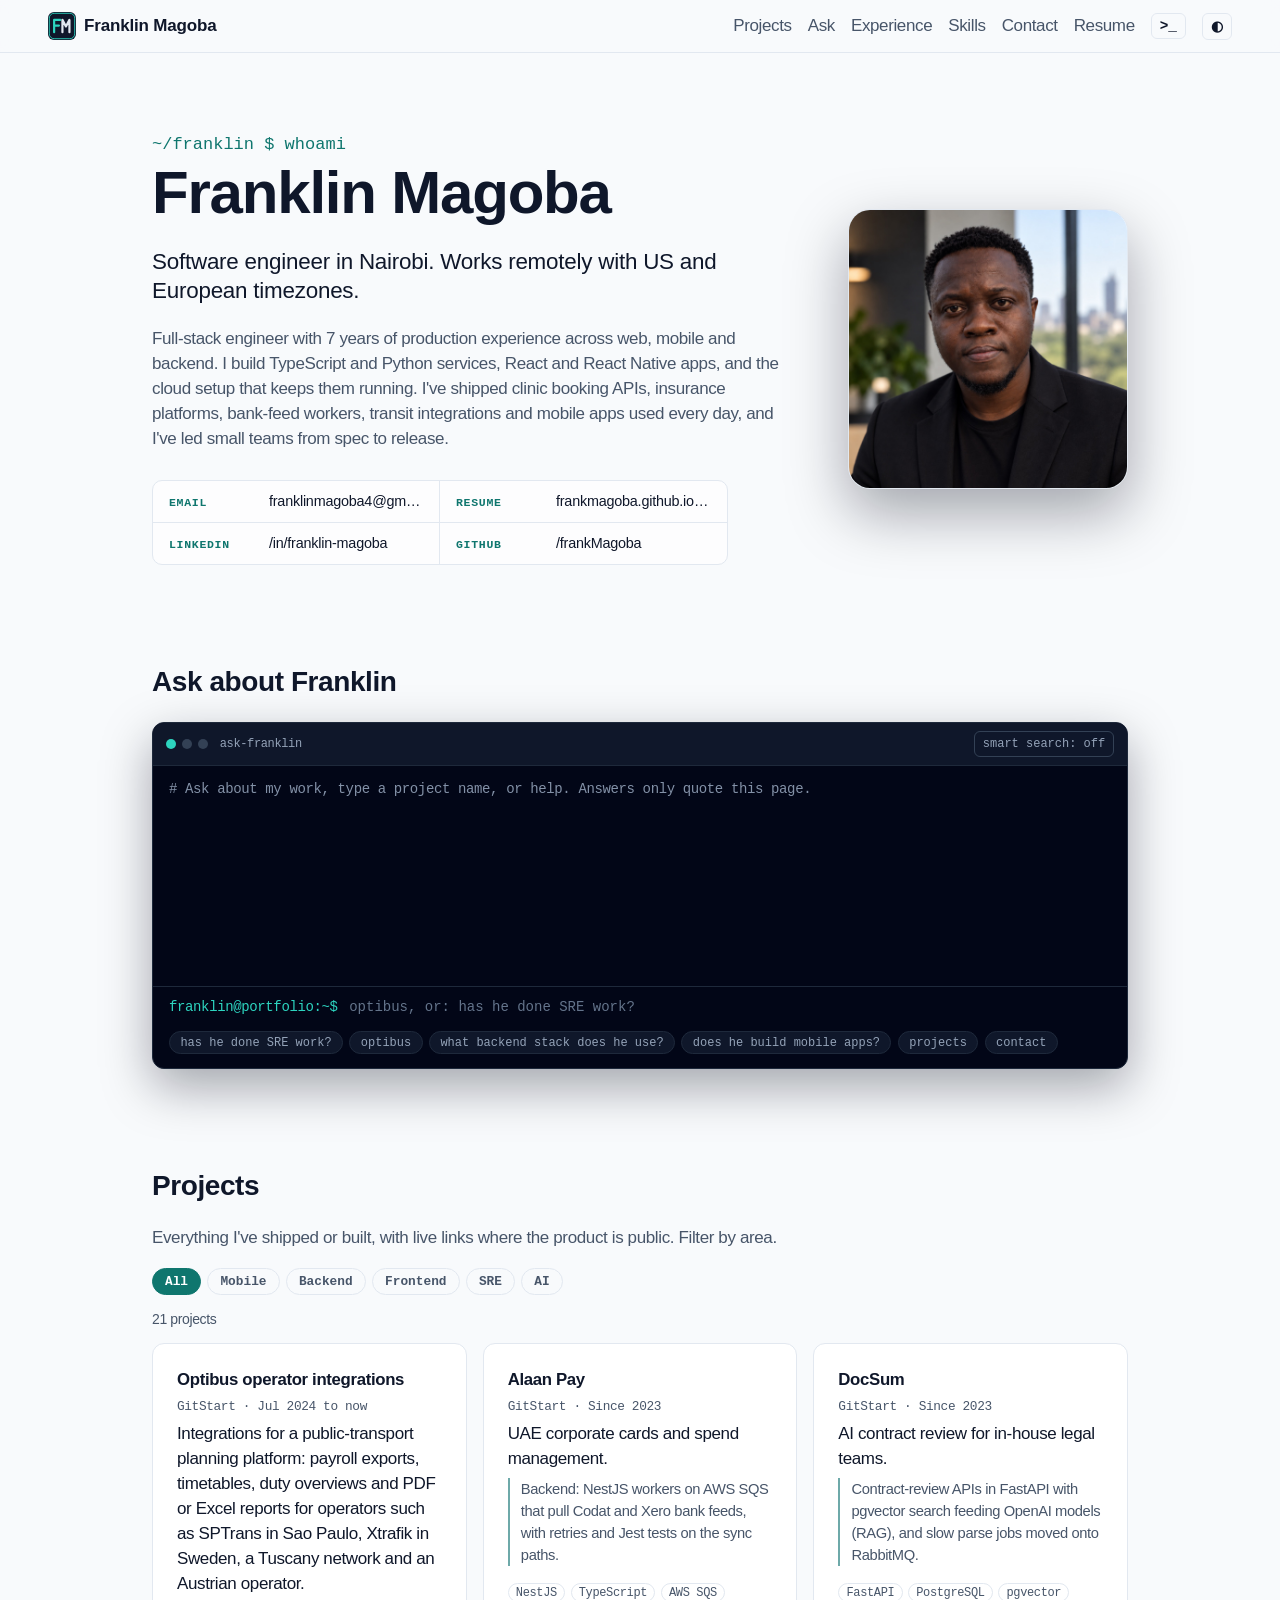
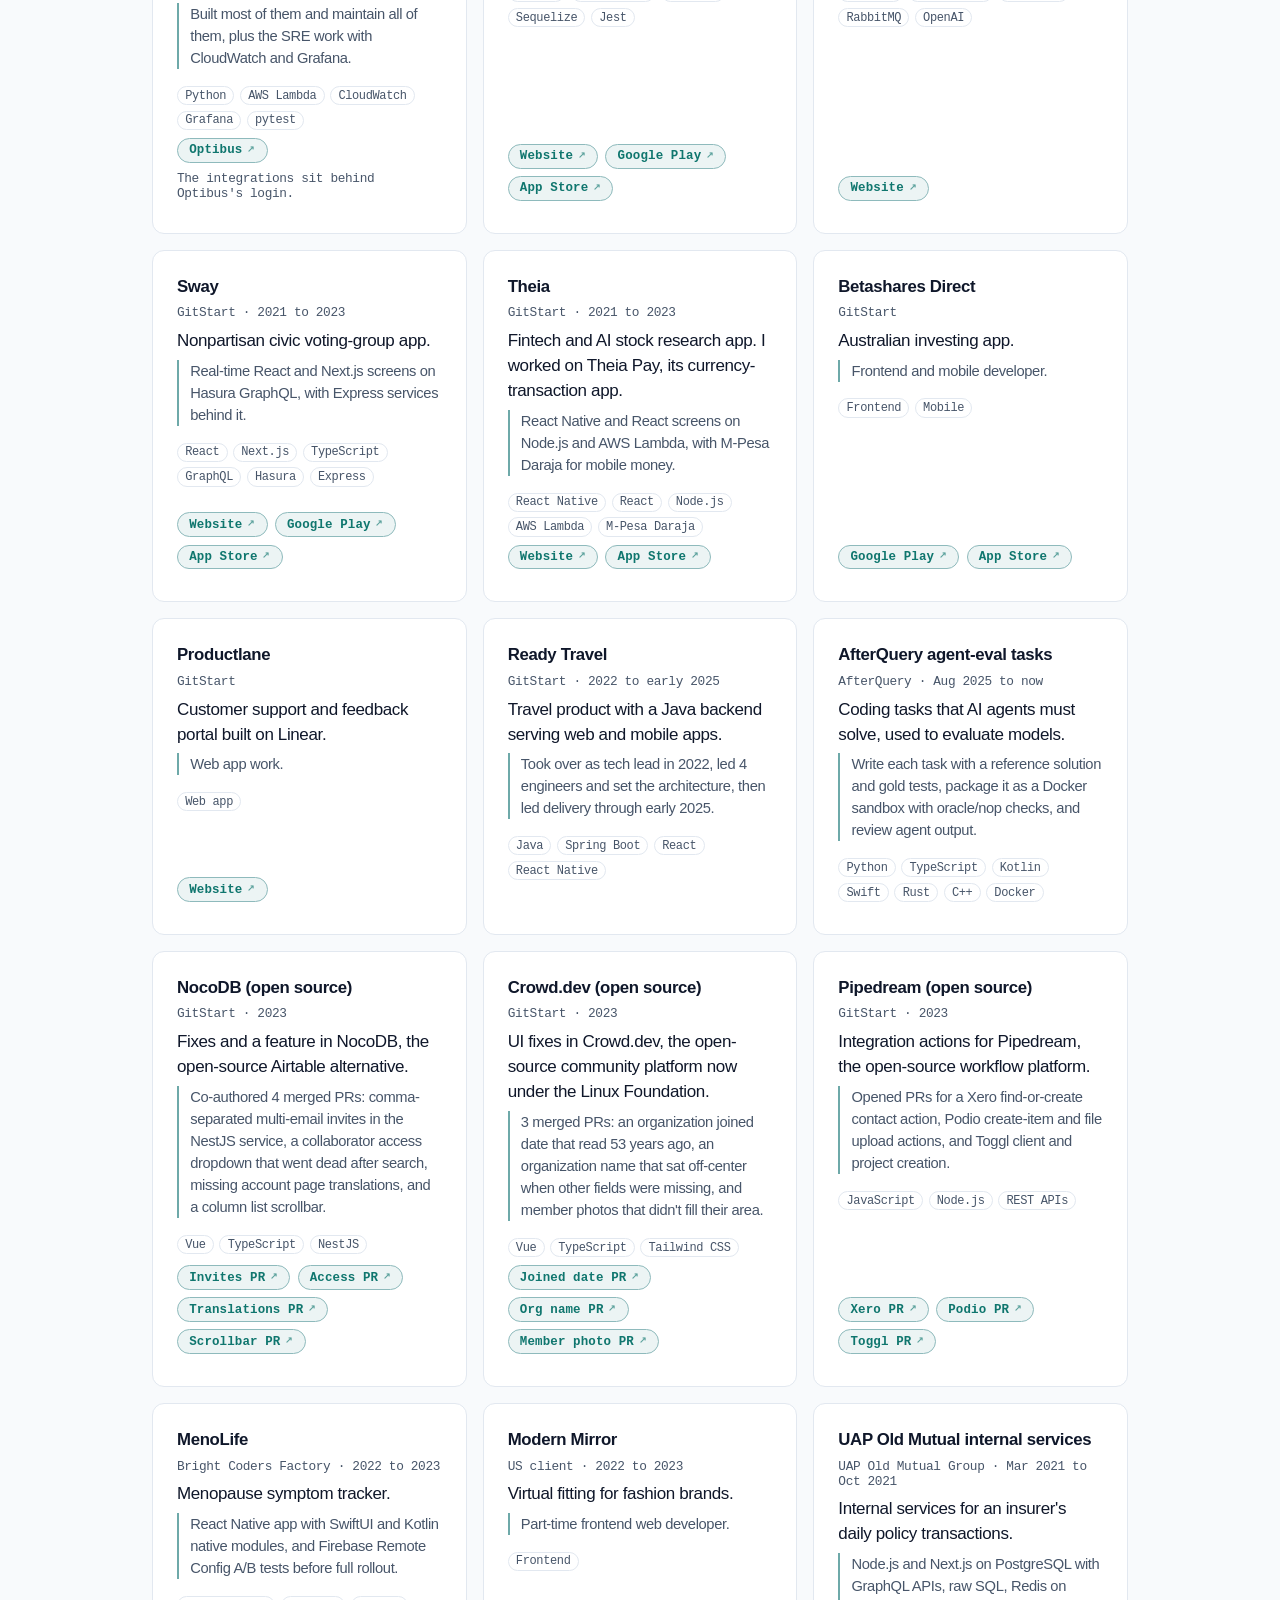
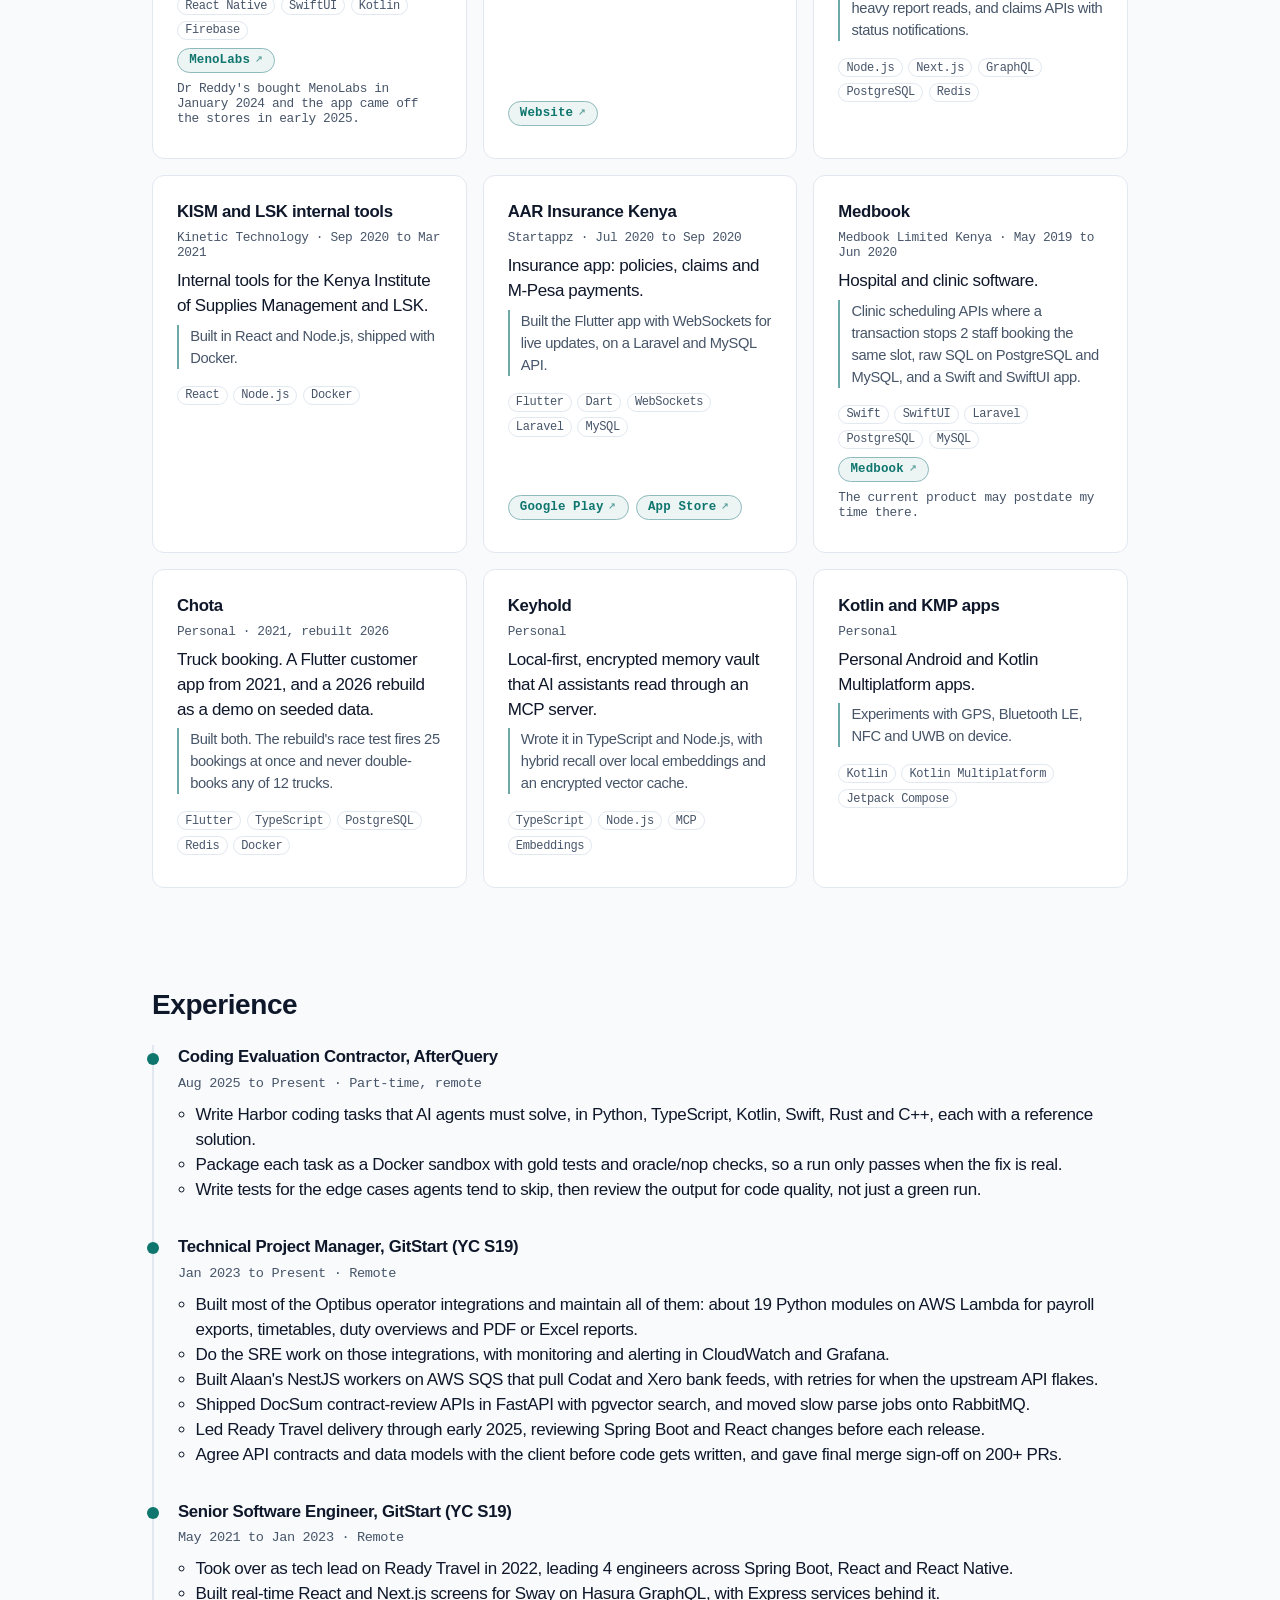
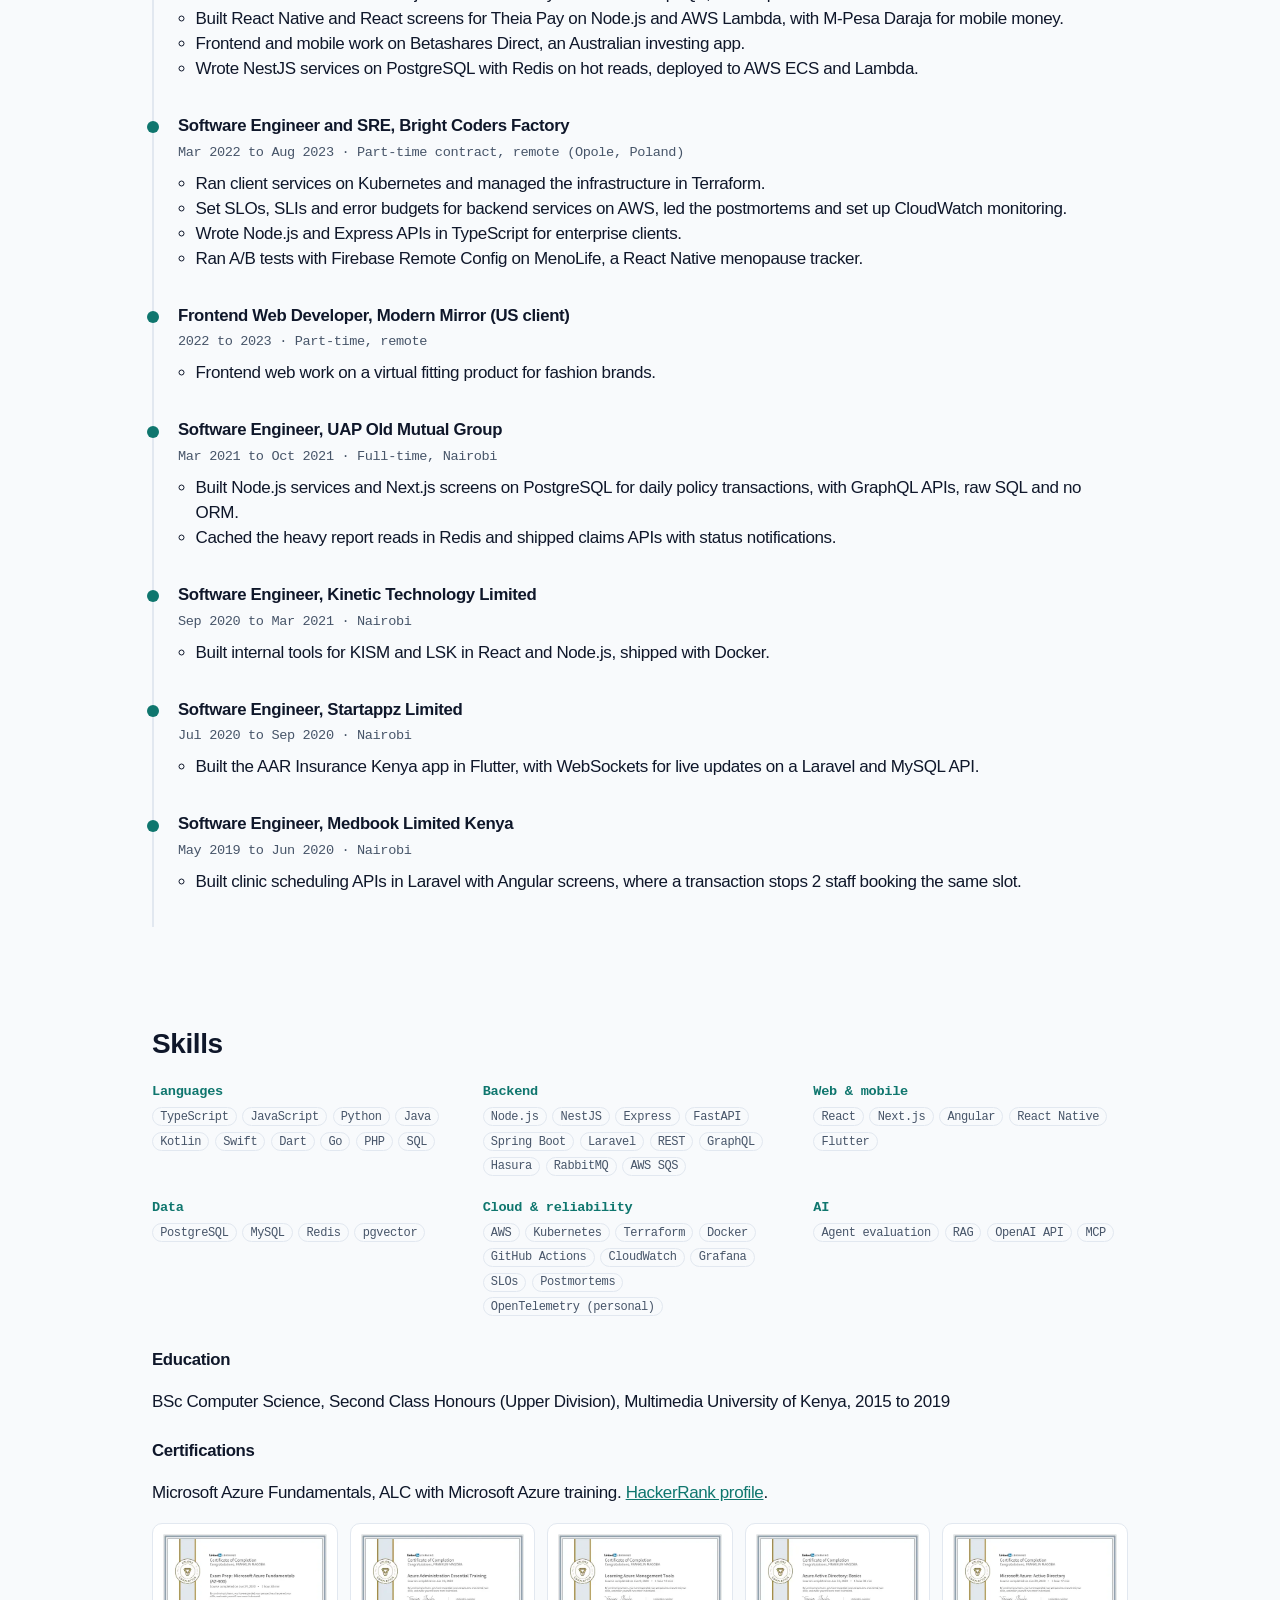
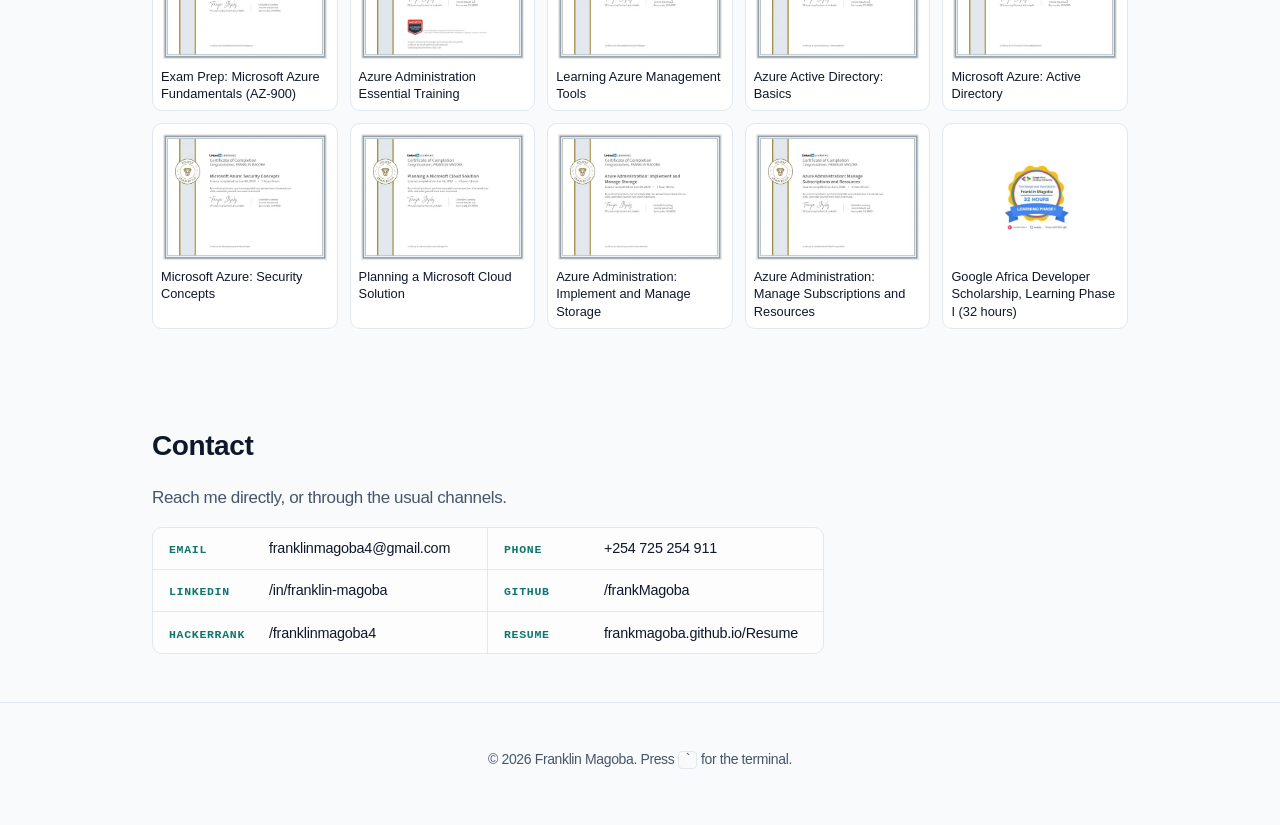
==== commit 023fd1ba: "content: broaden title beyond a fixed stack Use a single line: software engineer in Nairobi, remote " ====
--- a/index.html
+++ b/index.html
@@ -4,14 +4,14 @@
   <meta charset="utf-8">
   <meta name="viewport" content="width=device-width, initial-scale=1">
   <title>Franklin Magoba, Software Engineer</title>
-  <meta name="description" content="Software engineer in Nairobi. Backend, full-stack and SRE work on Node.js, Python and AWS.">
+  <meta name="description" content="Software engineer in Nairobi. Works remotely with US and European timezones.">
   <meta name="author" content="Franklin Magoba">
   <meta name="theme-color" content="#0f172a">
   <link rel="canonical" href="https://frankmagoba.github.io/">
   <meta property="og:type" content="website">
   <meta property="og:site_name" content="Franklin Magoba">
   <meta property="og:title" content="Franklin Magoba, Software Engineer">
-  <meta property="og:description" content="Software engineer in Nairobi. Backend, full-stack and SRE work on Node.js, Python and AWS.">
+  <meta property="og:description" content="Software engineer in Nairobi. Works remotely with US and European timezones.">
   <meta property="og:url" content="https://frankmagoba.github.io/">
   <meta property="og:image" content="https://frankmagoba.github.io/assets/og.png">
   <meta property="og:image:width" content="1200">
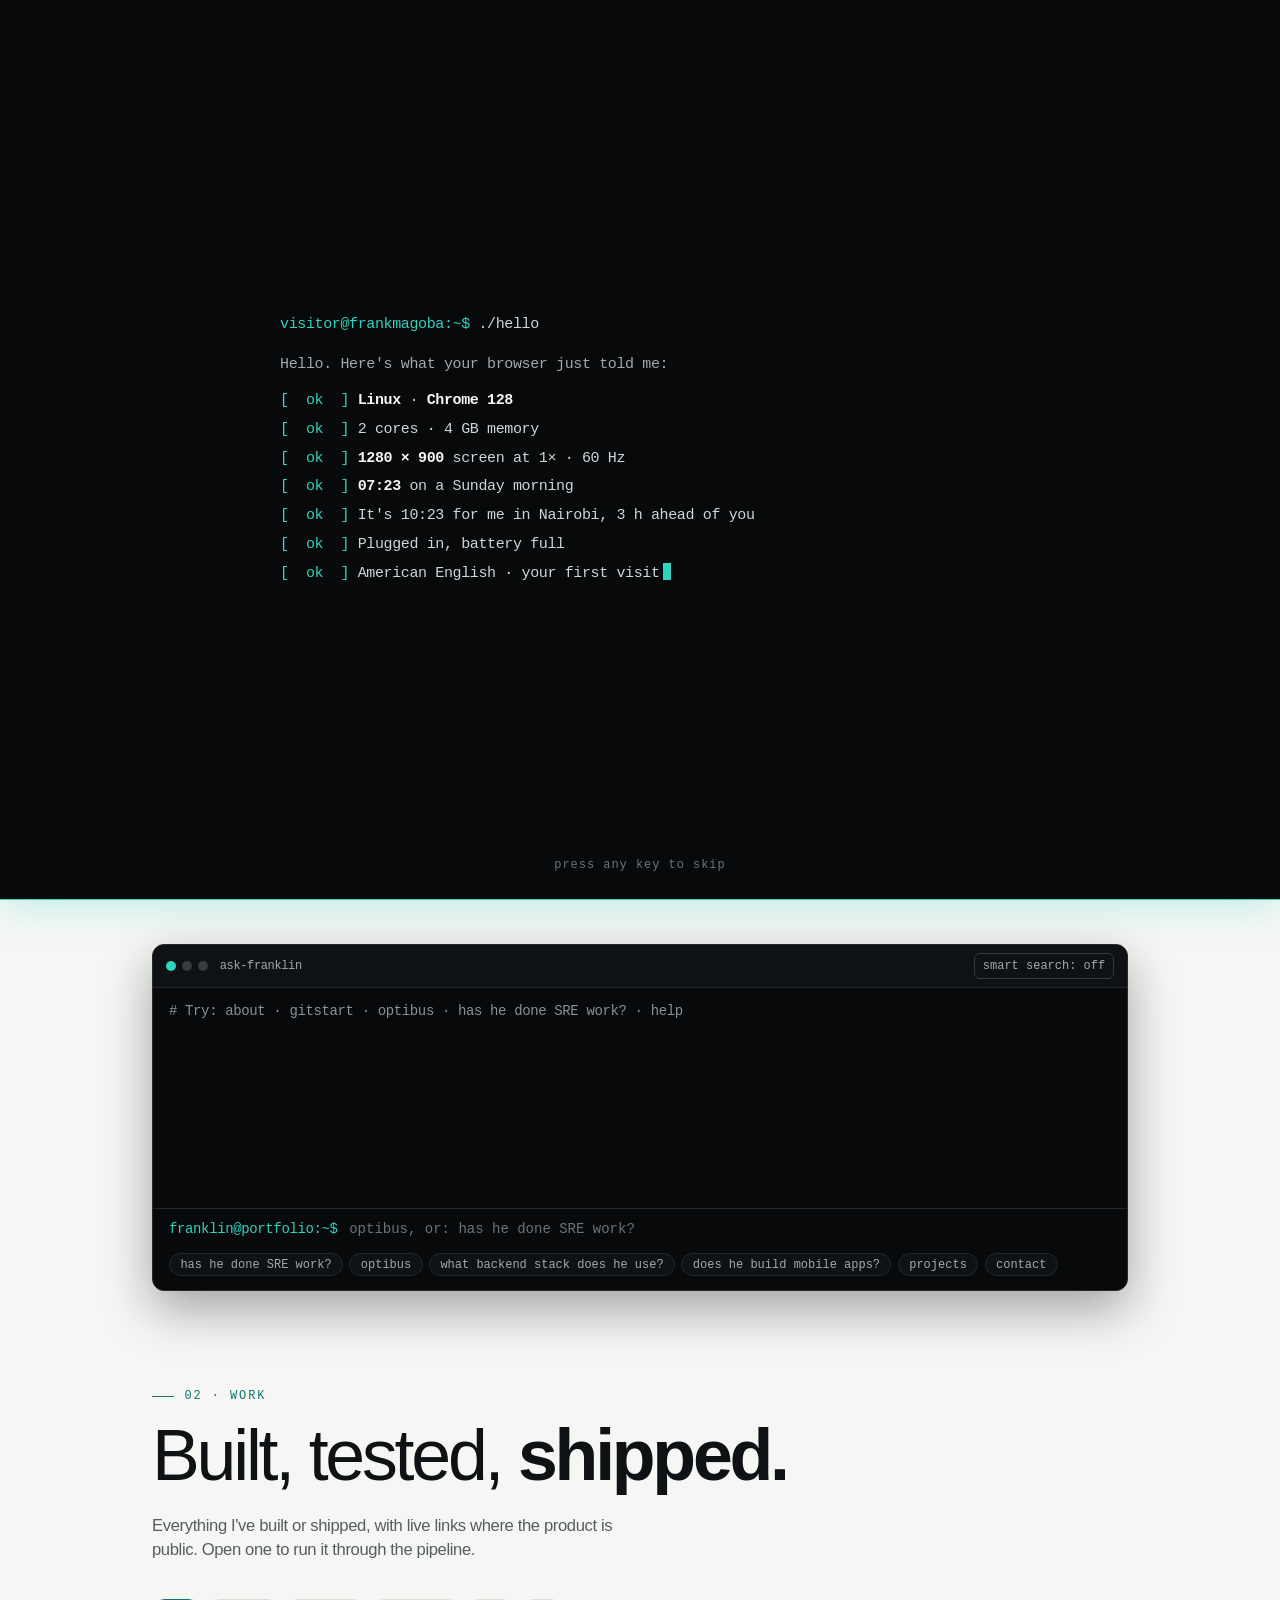
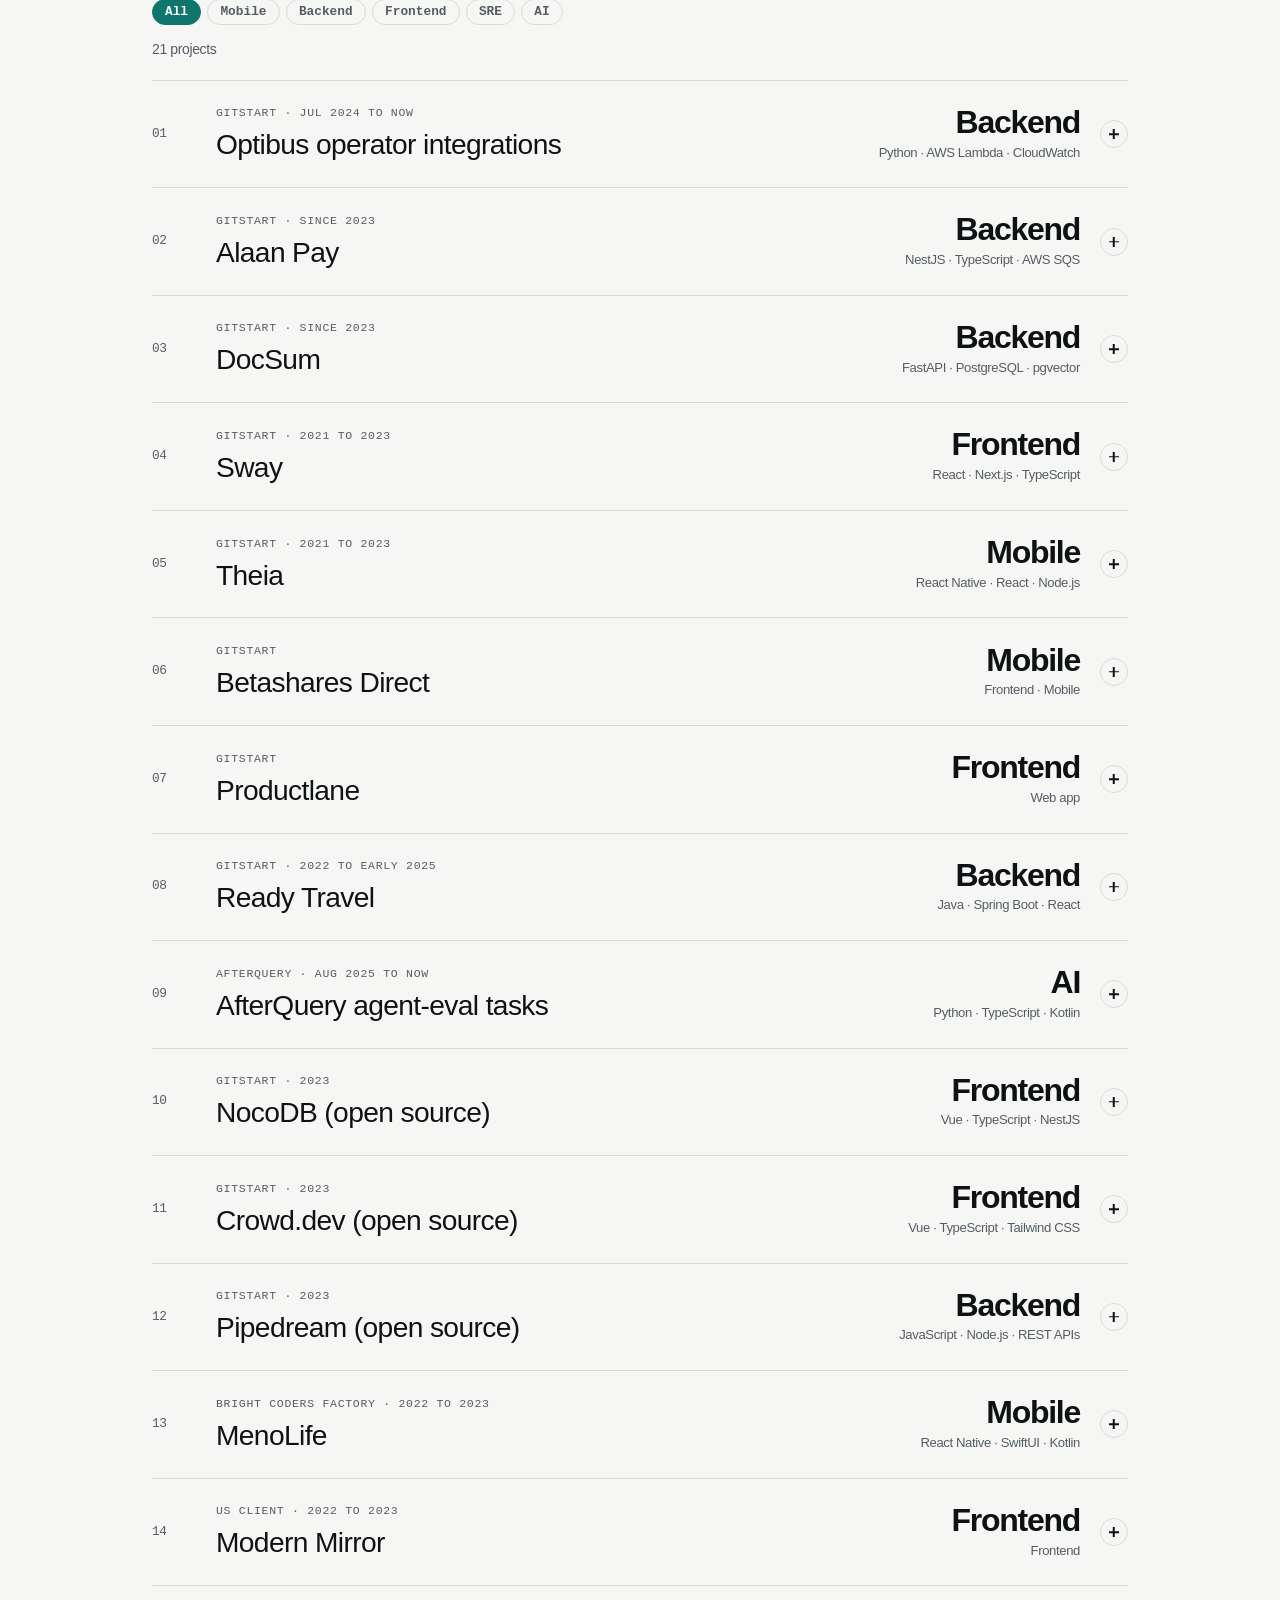
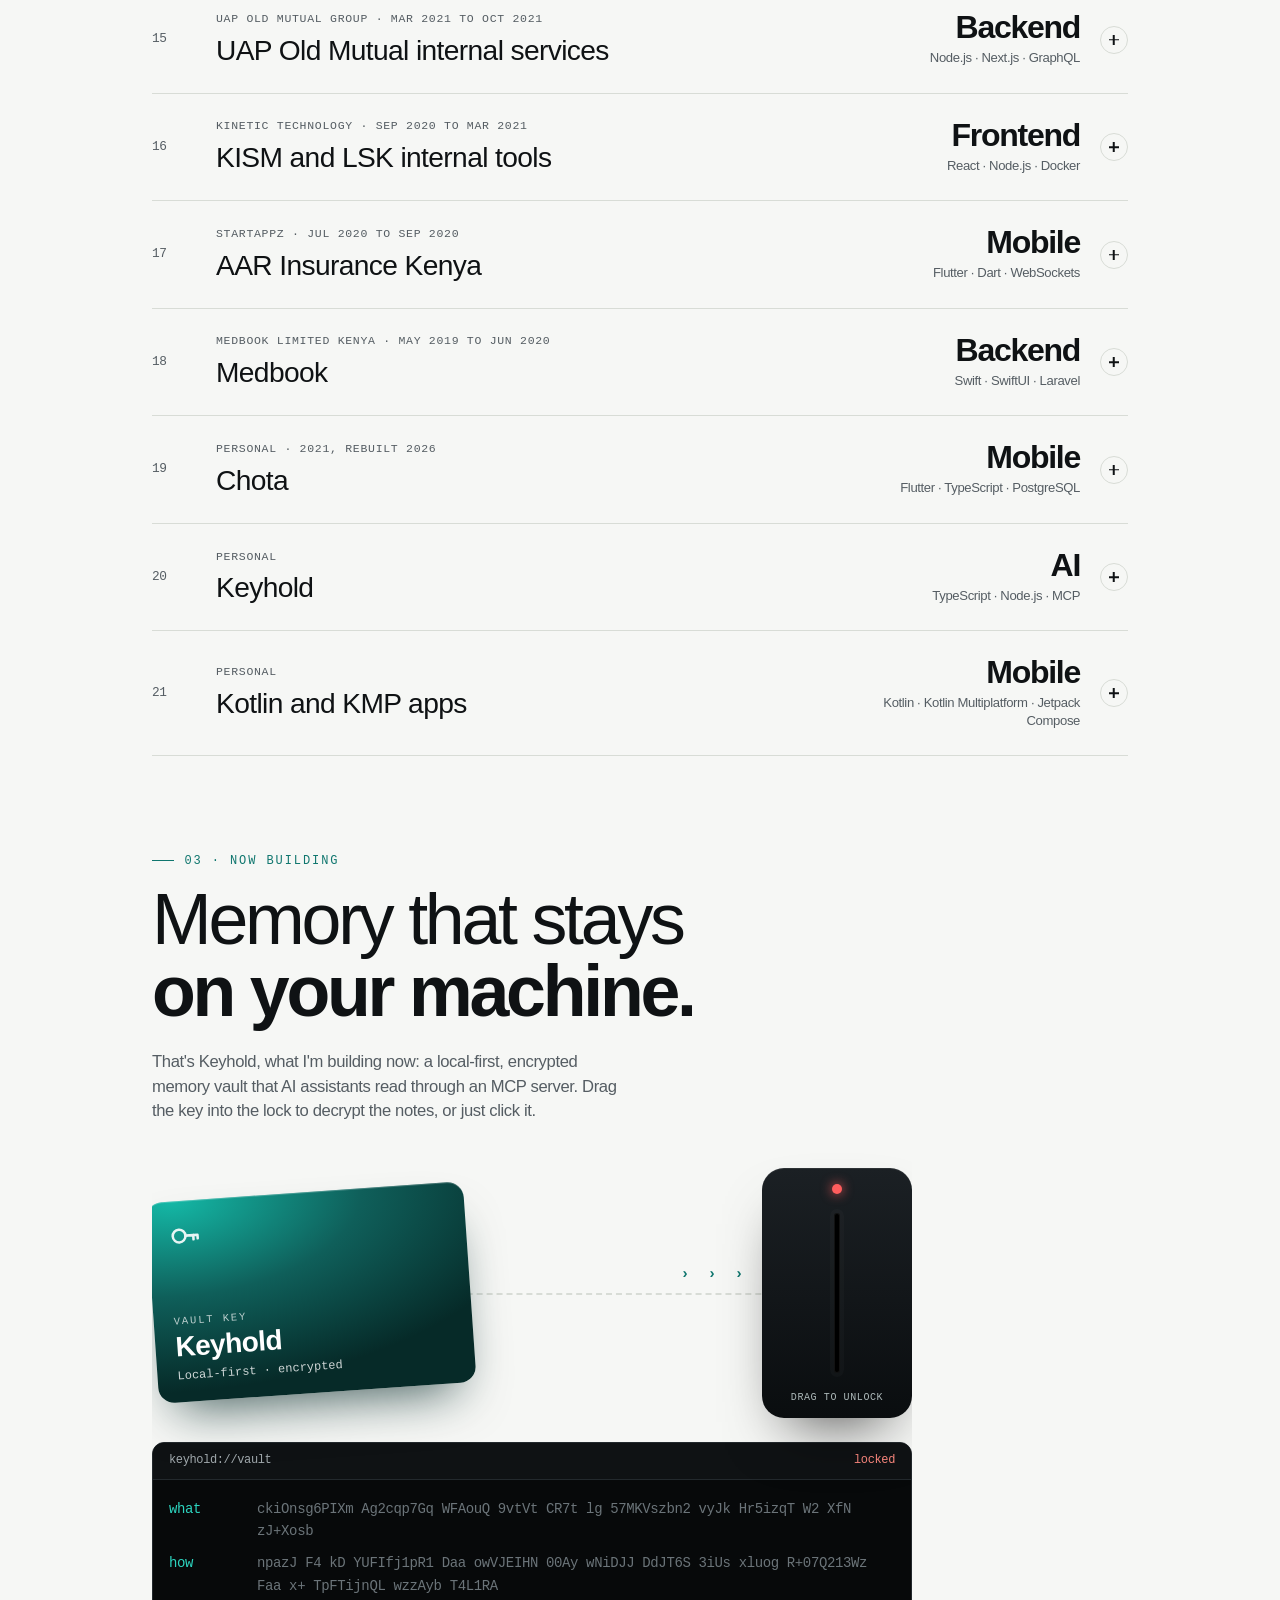
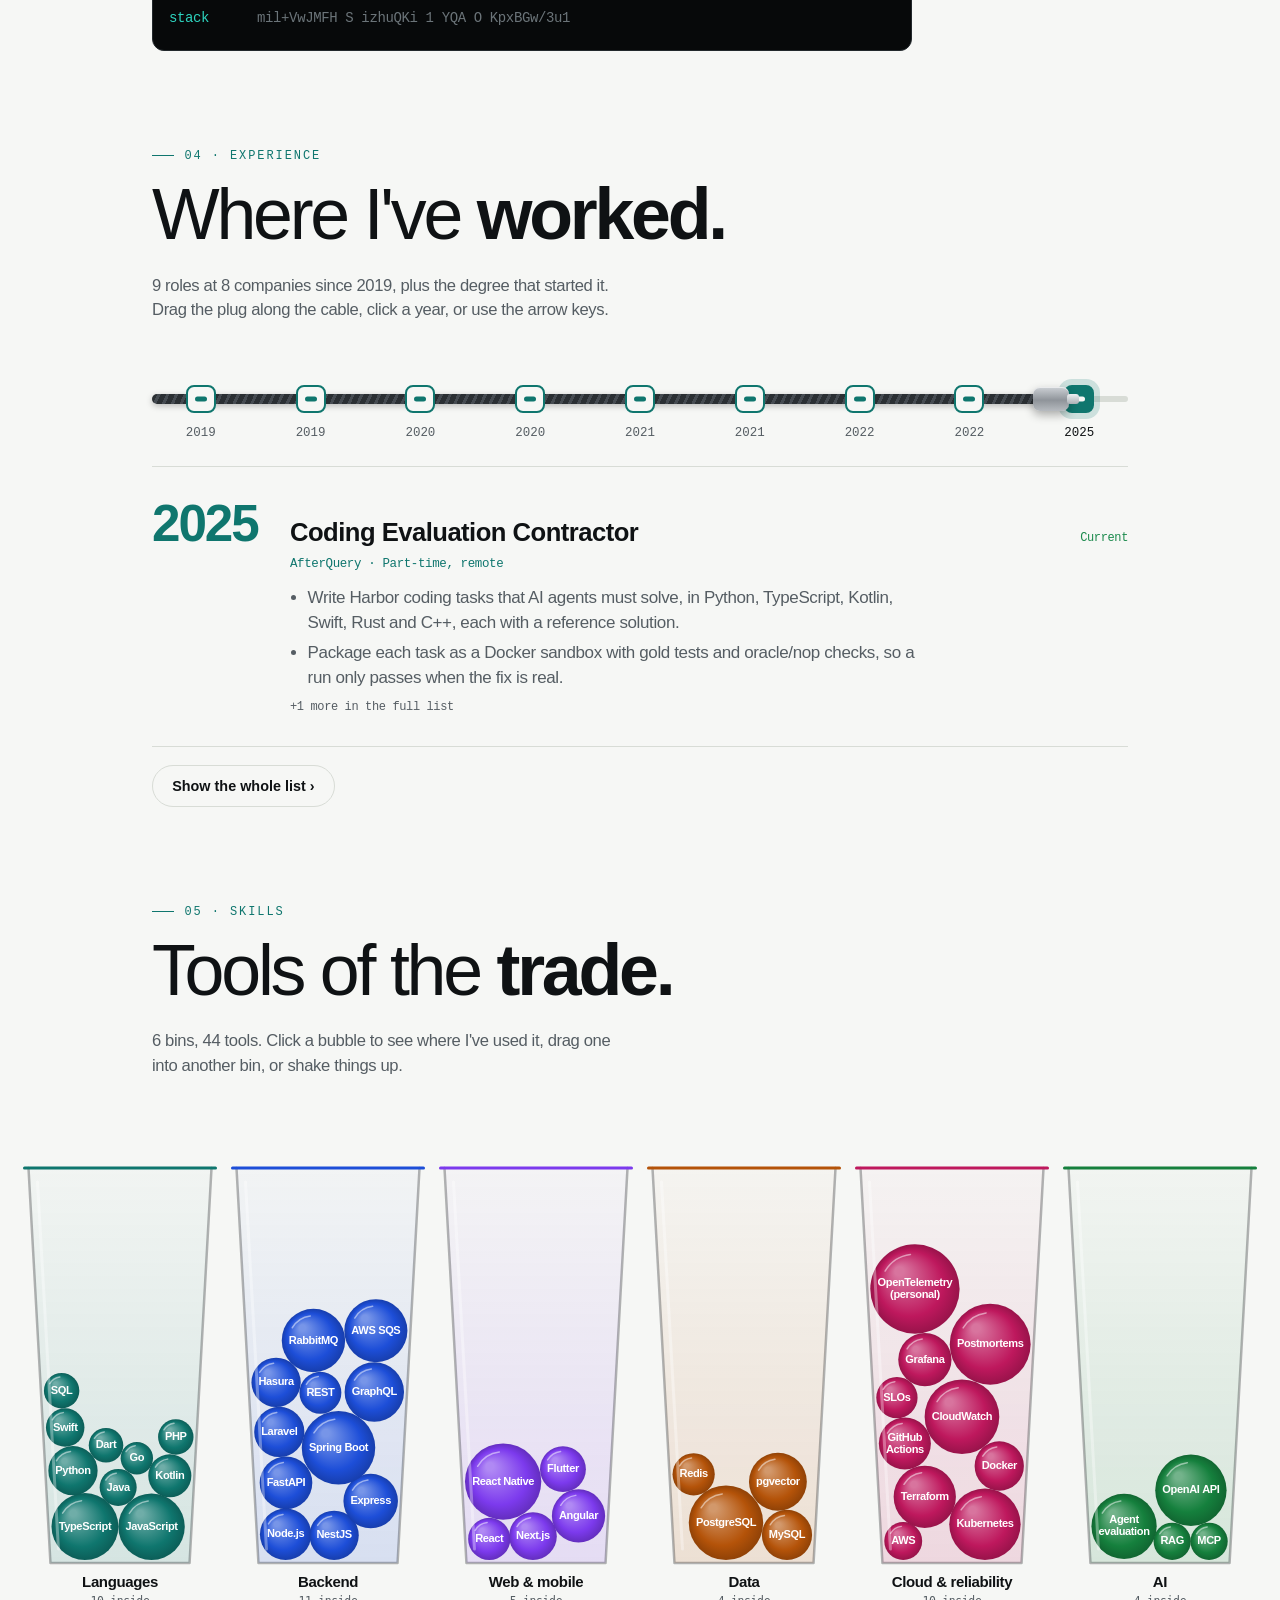
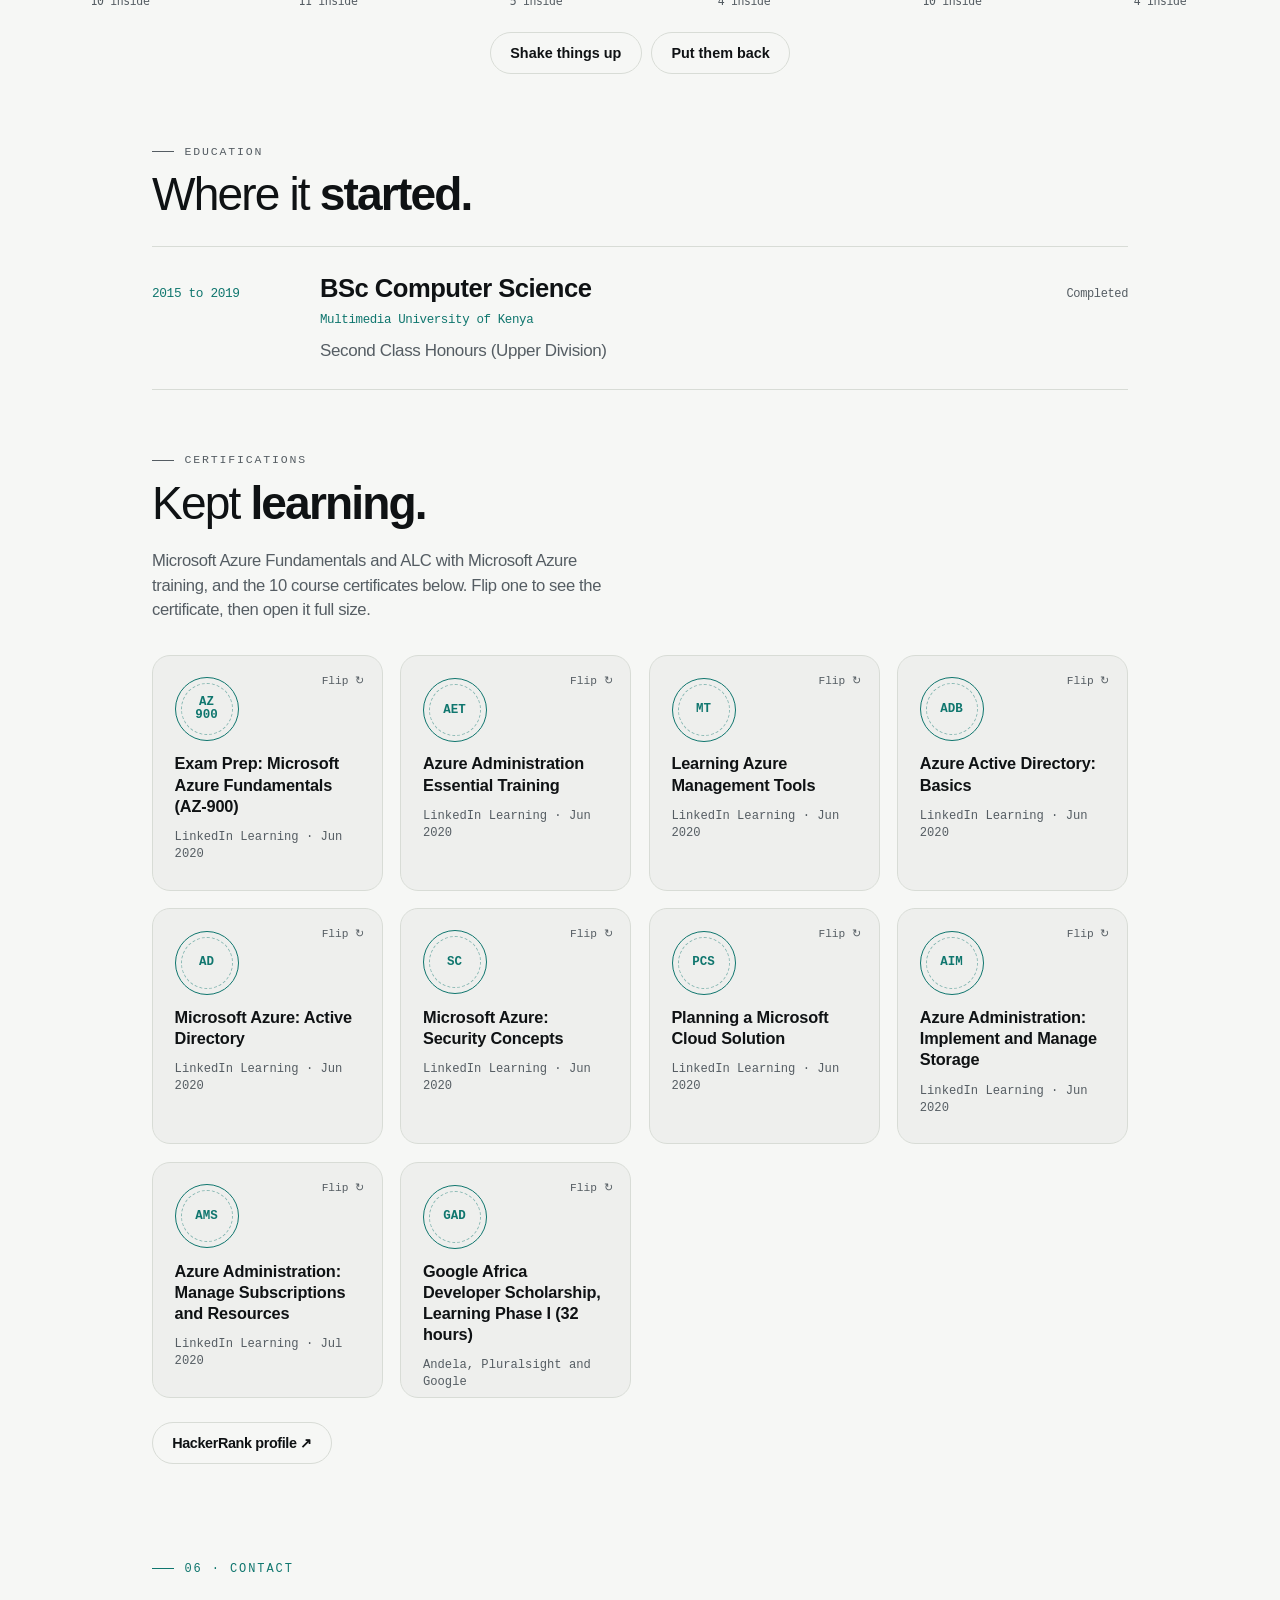
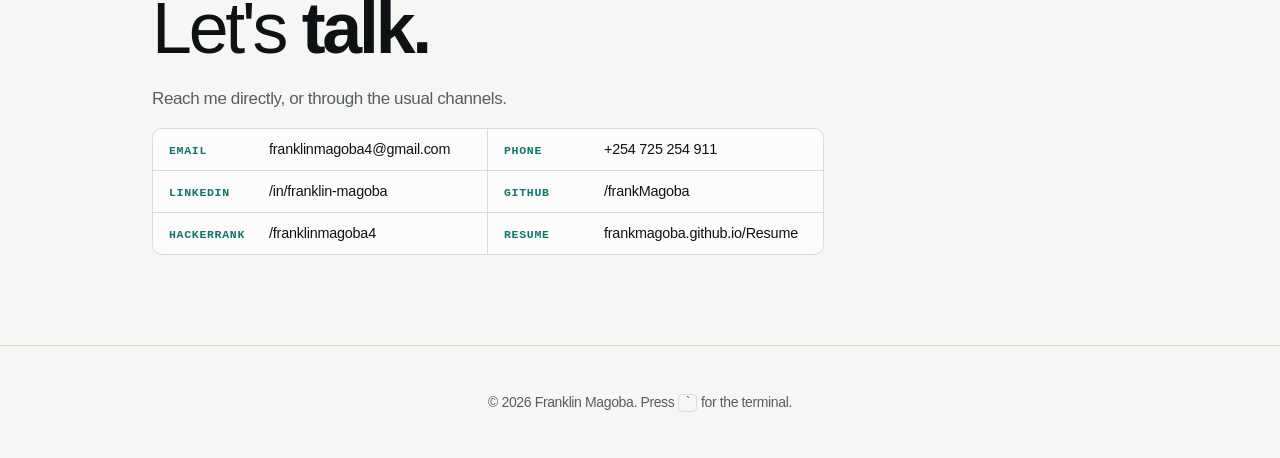
==== commit 3ecc4d48: "feat: redesign with boot screen, sound, Keyhold, experience cable, flip certificates" ====
--- a/index.html
+++ b/index.html
@@ -6,7 +6,7 @@
   <title>Franklin Magoba, Software Engineer</title>
   <meta name="description" content="Software engineer in Nairobi. Works remotely with US and European timezones.">
   <meta name="author" content="Franklin Magoba">
-  <meta name="theme-color" content="#0f172a">
+  <meta name="theme-color" content="#0f1214">
   <link rel="canonical" href="https://frankmagoba.github.io/">
   <meta property="og:type" content="website">
   <meta property="og:site_name" content="Franklin Magoba">
@@ -23,6 +23,21 @@
   <link rel="manifest" href="/site.webmanifest">
   <link rel="stylesheet" href="/css/style.css">
   <link rel="stylesheet" href="/css/askterm.css">
+  <link rel="stylesheet" href="/css/fx.css">
+  <link rel="stylesheet" href="/css/sections.css">
+  <script>
+    // Boot screen: first visit in a session only, never for deep links or reduced motion. ?boot replays it.
+    // Set here, before first paint, so the page never flashes first. Modules run before DOMContentLoaded, so if
+    // boot.js hasn't claimed the screen by then (an error, or a stale cached main.js) it goes; the timer covers hangs.
+    (function () { try {
+      var h = document.documentElement, off = function () { h.classList.remove("booting"); };
+      if (/[?&]boot\b/.test(location.search) || (!sessionStorage.getItem("booted") && !location.hash && !matchMedia("(prefers-reduced-motion: reduce)").matches)) {
+        h.classList.add("booting");
+        addEventListener("DOMContentLoaded", function () { if (!h.dataset.boot) off(); });
+        setTimeout(off, 12000);
+      }
+    } catch (e) {} })();
+  </script>
   <script type="application/ld+json">
   {"@context":"https://schema.org","@type":"Person","name":"Franklin Magoba","jobTitle":"Software Engineer",
    "url":"https://frankmagoba.github.io/","email":"mailto:franklinmagoba4@gmail.com","telephone":"+254725254911",
@@ -34,15 +49,21 @@
   <script type="module" src="/js/main.js"></script>
 </head>
 <body>
+  <div id="boot" class="boot" aria-hidden="true"><div class="boot-log"></div><p class="boot-skip">press any key to skip</p></div>
   <a class="skip" href="#main">Skip to content</a>
+  <div class="progress" aria-hidden="true"></div>
   <header class="top">
-    <a class="brand" href="/" aria-label="Franklin Magoba, home"><img src="/favicon.svg" alt="" width="28" height="28"> <span>Franklin Magoba</span></a>
-    <nav aria-label="Main">
-      <a href="#work">Projects</a><a href="#ask">Ask</a><a href="#experience">Experience</a><a href="#skills">Skills</a><a href="#contact">Contact</a>
-      <a href="/Resume/">Resume</a>
-      <button id="term-open" class="ghost" type="button" aria-haspopup="dialog" title="Open terminal (press `)">&gt;_</button>
-      <button id="theme" class="ghost" type="button" title="Toggle light and dark theme"><span aria-hidden="true">◐</span><span class="sr">Theme</span></button>
+    <a class="brand" href="/" aria-label="Franklin Magoba, home"><i aria-hidden="true"></i><span>Franklin Magoba</span></a>
+    <nav class="nav-links" aria-label="Main">
+      <a href="#ask">Ask</a><a href="#work">Work</a><a href="#building">Keyhold</a><a href="#experience">Experience</a><a href="#skills">Skills</a>
     </nav>
+    <div class="acts">
+      <button id="sound" class="icon-btn" type="button" aria-pressed="false" title="Sound effects"><svg viewBox="0 0 24 24" aria-hidden="true"><path d="M4 9.5h3.5L12 5.5v13l-4.5-4H4z"/><path class="on" d="M15.5 9a4.5 4.5 0 0 1 0 6M18.5 6.5a8 8 0 0 1 0 11"/><path class="off" d="M16 9.5l5 5M21 9.5l-5 5"/></svg><span class="sr">Sound effects</span></button>
+      <button id="term-open" class="term-btn" type="button" aria-haspopup="dialog" title="Open terminal (press `)"><b>&gt;_</b><kbd aria-hidden="true">`</kbd><span class="sr">Terminal</span></button>
+      <button id="theme" class="icon-btn" type="button" title="Toggle light and dark theme"><svg viewBox="0 0 24 24" aria-hidden="true"><circle cx="12" cy="12" r="8"/><path d="M12 4a8 8 0 0 1 0 16z" class="fill"/></svg><span class="sr">Theme</span></button>
+      <a class="cv" href="/Resume/">Resume <svg viewBox="0 0 24 24" aria-hidden="true"><path d="M7 17 17 7M9 7h8v8"/></svg></a>
+      <a class="get" href="#contact"><span class="long">Get in touch</span><span class="short">Contact</span></a>
+    </div>
   </header>
 
   <main id="main">
@@ -70,6 +91,7 @@
           <span class="cta-v">/frankMagoba</span>
         </a>
       </nav>
+      <dl id="stats" class="stats"></dl>
       </div>
       <figure class="portrait">
         <img src="/assets/headshot.jpg" width="1200" height="1200" alt="Portrait of Franklin Magoba" decoding="async" fetchpriority="high">
@@ -77,35 +99,74 @@
     </section>
 
     <section id="ask" aria-labelledby="ask-title">
-      <h2 id="ask-title">Ask about Franklin</h2>
+      <p class="kicker">01 · Ask</p>
+      <h2 id="ask-title">Ask about <b>Franklin.</b></h2>
       <div id="askterm"></div>
     </section>
 
     <section id="work" aria-labelledby="work-title">
-      <h2 id="work-title">Projects</h2>
-      <p class="muted">Everything I've shipped or built, with live links where the product is public. Filter by area.</p>
+      <p class="kicker">02 · Work</p>
+      <h2 id="work-title">Built, tested, <b>shipped.</b></h2>
+      <p class="lede">Everything I've built or shipped, with live links where the product is public. Open one to run it through the pipeline.</p>
       <div id="proj-filter" class="filter" role="group" aria-label="Filter projects by area"></div>
       <p id="proj-count" class="muted small" aria-live="polite"></p>
-      <div id="projects" class="grid"></div>
+      <ol id="projects" class="work"></ol>
+    </section>
+
+    <section id="building" aria-labelledby="building-title">
+      <p class="kicker">03 · Now building</p>
+      <h2 id="building-title">Memory that stays <b>on your machine.</b></h2>
+      <p class="lede" id="kh-lede">That's Keyhold, what I'm building now: a local-first, encrypted memory vault that AI assistants read through an MCP server. Drag the key into the lock to decrypt the notes, or just click it.</p>
+      <div class="kh-gate">
+        <button class="kh-key" type="button" aria-label="Unlock the Keyhold vault">
+          <svg class="kh-icon" viewBox="0 0 24 24" aria-hidden="true"><circle cx="8" cy="12" r="4.5"/><path d="M12.5 12H21M18 12v3M21 12v2.5"/></svg>
+          <span class="k" aria-hidden="true">Vault key</span>
+          <span class="n" aria-hidden="true">Keyhold</span>
+          <span class="r" aria-hidden="true">Local-first · encrypted</span>
+        </button>
+        <div class="kh-lock" aria-hidden="true"><i class="led"></i><span class="slot"></span><span class="st"></span></div>
+      </div>
+      <p class="sr kh-live" role="status"></p>
+      <div class="kh-vault">
+        <div class="kh-head"><span>keyhold://vault</span><span class="kh-state"></span></div>
+        <dl></dl>
+      </div>
+      <button class="pill-btn kh-relock" type="button" hidden>Lock it again</button>
     </section>
 
     <section id="experience" aria-labelledby="exp-title">
-      <h2 id="exp-title">Experience</h2>
-      <ol id="timeline" class="timeline"></ol>
+      <p class="kicker">04 · Experience</p>
+      <h2 id="exp-title">Where I've <b>worked.</b></h2>
+      <p class="lede" id="career-lede"></p>
+      <div id="career" class="career"></div>
     </section>
 
     <section id="skills" aria-labelledby="skills-title">
-      <h2 id="skills-title">Skills</h2>
-      <div id="skill-list" class="skills"></div>
-      <h3>Education</h3>
-      <p id="edu"></p>
-      <h3>Certifications</h3>
-      <p id="certs"></p>
-      <div id="cert-viewer"></div>
+      <p class="kicker">05 · Skills</p>
+      <h2 id="skills-title">Tools of the <b>trade.</b></h2>
+      <p class="lede" id="tb-lede"></p>
+      <div class="tb">
+        <canvas id="tb-canvas" aria-hidden="true"></canvas>
+        <div class="tb-tip" id="tb-tip" role="status" hidden><b></b><span class="g"><i></i><em></em></span><p></p></div>
+        <div class="tb-actions"><button class="pill-btn" id="tb-shake" type="button">Shake things up</button><button class="pill-btn" id="tb-tidy" type="button">Put them back</button></div>
+        <div id="skill-list" class="sr"></div>
+      </div>
+      <div class="creds">
+        <p class="sub-k">Education</p>
+        <h3 class="sub">Where it <b>started.</b></h3>
+        <div id="edu" class="path edu"></div>
+        <p class="sub-k">Certifications</p>
+        <h3 class="sub">Kept <b>learning.</b></h3>
+        <p class="lede" id="certs-lede"></p>
+        <div id="certs" class="certs"></div>
+        <a class="pill-btn certs-more" href="https://www.hackerrank.com/profile/franklinmagoba4" target="_blank" rel="noopener">HackerRank profile ↗</a>
+        <div id="cert-viewer" hidden></div>
+      </div>
     </section>
 
     <section id="contact" aria-labelledby="contact-title">
-      <h2 id="contact-title">Contact</h2>
+      <p class="kicker">06 · Contact</p>
+      <h2 id="contact-title">Let's <b>talk.</b></h2>
       <p class="muted contact-lead">Reach me directly, or through the usual channels.</p>
       <nav class="cta contact-cta" aria-label="Contact links">
         <a class="cta-row" href="mailto:franklinmagoba4@gmail.com">
--- a/css/style.css
+++ b/css/style.css
@@ -1,13 +1,34 @@
-:root{--bg:#0f172a;--panel:#111c33;--line:#1e293b;--text:#e2e8f0;--muted:#94a3b8;--accent:#2dd4bf;--accent-ink:#042f2e;--mono:ui-monospace,"SF Mono",SFMono-Regular,Menlo,Consolas,monospace;--text-font:"SF Pro Text","SF Pro Icons",-apple-system,BlinkMacSystemFont,"Helvetica Neue",Helvetica,Arial,sans-serif;--display-font:"SF Pro Display","SF Pro Icons",-apple-system,BlinkMacSystemFont,"Helvetica Neue",Helvetica,Arial,sans-serif;color-scheme:dark}
-:root[data-theme=light]{--bg:#f8fafc;--panel:#fff;--line:#e2e8f0;--text:#0f172a;--muted:#475569;--accent:#0f766e;--accent-ink:#fff;color-scheme:light}
+:root{--bg:#0f1214;--panel:#15191c;--line:#23292d;--text:#e9ecea;--muted:#a1a9ad;--accent:#2dd4bf;--accent-ink:#042f2e;--mono:ui-monospace,"SF Mono",SFMono-Regular,Menlo,Consolas,monospace;--text-font:"SF Pro Text","SF Pro Icons",-apple-system,BlinkMacSystemFont,"Helvetica Neue",Helvetica,Arial,sans-serif;--display-font:"SF Pro Display","SF Pro Icons",-apple-system,BlinkMacSystemFont,"Helvetica Neue",Helvetica,Arial,sans-serif;color-scheme:dark}
+:root[data-theme=light]{--bg:#f6f7f5;--panel:#fff;--line:#d8dcd6;--text:#0f1214;--muted:#555d63;--accent:#0f766e;--accent-ink:#fff;color-scheme:light}
 *{box-sizing:border-box}html{scroll-behavior:smooth}body{margin:0;background:var(--bg);color:var(--text);font:400 17px/1.47 var(--text-font);letter-spacing:-.022em;-webkit-font-smoothing:antialiased;-moz-osx-font-smoothing:grayscale}
 a{color:var(--accent)}a:hover{text-decoration-thickness:2px}
 :focus-visible{outline:2px solid var(--accent);outline-offset:3px;border-radius:4px}
 .skip{position:absolute;left:-999px}.skip:focus{left:1rem;top:1rem;background:var(--panel);padding:.5rem 1rem;z-index:9}
 .sr{position:absolute;width:1px;height:1px;overflow:hidden;clip:rect(0 0 0 0)}
-.top{position:sticky;top:0;z-index:5;display:flex;justify-content:space-between;align-items:center;gap:1rem;padding:.75rem clamp(1rem,4vw,3rem);background:color-mix(in srgb,var(--bg) 85%,transparent);backdrop-filter:blur(8px);border-bottom:1px solid var(--line)}
-.brand{display:flex;gap:.5rem;align-items:center;color:var(--text);text-decoration:none;font-weight:600;letter-spacing:-.01em}
-nav{display:flex;flex-wrap:wrap;gap:.25rem 1rem;align-items:center}nav a{color:var(--muted);text-decoration:none;font-weight:400}nav a:hover{color:var(--text)}
+/* Header: status dot and name, centred section links, actions on the right; a scroll progress bar above */
+.top{position:sticky;top:0;z-index:20;display:grid;grid-template-columns:1fr auto 1fr;align-items:center;gap:1rem;padding:.9rem max(1rem,5.5vw);background:color-mix(in srgb,var(--bg) 86%,transparent);-webkit-backdrop-filter:blur(12px);backdrop-filter:blur(12px);border-bottom:1px solid color-mix(in srgb,var(--line) 70%,transparent)}
+.brand{justify-self:start;display:inline-flex;gap:.65rem;align-items:center;color:var(--text);text-decoration:none;font:600 .95rem/1 var(--text-font);letter-spacing:-.01em;white-space:nowrap}
+.brand i{width:8px;height:8px;border-radius:50%;background:#4cc97f;box-shadow:0 0 0 4px rgba(76,201,127,.18)}
+.nav-links{display:flex;gap:.15rem;padding:2px;border-radius:999px}
+.nav-links a{font:500 .82rem/1 var(--mono);color:var(--text);opacity:.78;text-decoration:none;padding:.6rem .8rem;border-radius:999px;letter-spacing:0;transition:opacity .2s,background .2s}
+.nav-links a:hover{opacity:1;background:color-mix(in srgb,currentColor 9%,transparent)}
+.acts{justify-self:end;display:flex;align-items:center;gap:.5rem}
+.icon-btn,.term-btn,.cv,.get{display:inline-flex;align-items:center;justify-content:center;gap:.4rem;height:34px;border-radius:999px;font:600 .82rem/1 var(--text-font);text-decoration:none;white-space:nowrap;cursor:pointer;transition:border-color .2s,background .2s,color .2s}
+.icon-btn,.term-btn,.cv{border:1px solid color-mix(in srgb,var(--text) 22%,transparent);background:transparent;color:var(--text)}
+.icon-btn{width:34px;padding:0;border-radius:8px}
+.icon-btn svg,.cv svg{width:17px;height:17px;fill:none;stroke:currentColor;stroke-width:1.8;stroke-linecap:round;stroke-linejoin:round}
+.icon-btn .fill{fill:currentColor;stroke:none}
+.term-btn{padding:0 .7rem;border-radius:8px;font:500 .8rem/1 var(--mono);color:var(--accent)}
+.term-btn kbd{border:0;padding:0;font-size:.75rem;color:var(--muted)}
+.cv{padding:0 .85rem}.cv svg{width:14px;height:14px}
+.get{padding:0 .95rem;background:var(--accent);color:var(--accent-ink);border:1px solid var(--accent)}
+.get:hover{filter:brightness(1.08)}
+.icon-btn:hover,.term-btn:hover,.cv:hover{border-color:var(--accent)}
+.get .short{display:none}
+.progress{position:fixed;z-index:30;top:0;left:0;width:100%;height:3px;transform-origin:0 50%;transform:scaleX(0);background:linear-gradient(90deg,var(--accent),#5fe3da);pointer-events:none}
+@media (max-width:860px){.top{grid-template-columns:auto 1fr}.nav-links{display:none}}
+@media (max-width:520px){.acts{gap:.35rem}.get .long{display:none}.get .short{display:inline}.cv,.get{padding:0 .65rem}.term-btn kbd{display:none}}
+@media (max-width:380px){.brand span{display:none}}
 main{max-width:1040px;margin:0 auto;padding:0 clamp(1rem,4vw,2rem)}
 section{padding:3rem 0}
 h1,h2,h3{font-family:var(--display-font);font-weight:600;letter-spacing:-.02em}
@@ -32,59 +53,62 @@
 button.ghost{background:none;border:1px solid var(--line);color:var(--text);border-radius:6px;padding:.25rem .5rem;font:600 .9rem var(--mono);cursor:pointer}
 button.link{background:none;border:0;padding:0;color:var(--accent);text-decoration:underline;font:inherit;cursor:pointer}
 .card{background:var(--panel);border:1px solid var(--line);border-radius:12px;padding:1.5rem}
-.grid{display:grid;grid-template-columns:repeat(auto-fill,minmax(280px,1fr));gap:1rem}
-.proj h3{margin:0 0 .25rem}.proj .where{font:.8rem var(--mono);color:var(--muted)}.proj p{margin:.5rem 0}
-.proj .pwhat{margin:.55rem 0 .35rem;color:var(--text)}
-.proj .pwork{margin:0 0 .55rem;padding-left:.7rem;border-left:2px solid color-mix(in srgb,var(--accent) 55%,var(--line));font-size:.92rem;color:var(--muted);line-height:1.5}
 .tags{display:flex;flex-wrap:wrap;gap:.35rem;padding:0;margin:.5rem 0;list-style:none}.tags li{font:.75rem var(--mono);padding:.1rem .45rem;border:1px solid var(--line);border-radius:999px;color:var(--muted)}
 .links{display:flex;flex-wrap:wrap;gap:.45rem;margin:.85rem 0 0;padding:0}
 .links a{display:inline-flex;align-items:center;gap:.3rem;padding:.28rem .7rem;border-radius:999px;border:1px solid color-mix(in srgb,var(--accent) 40%,var(--line));background:color-mix(in srgb,var(--accent) 8%,transparent);color:var(--accent);font:600 .78rem var(--mono);text-decoration:none;letter-spacing:.01em;transition:background .15s,border-color .15s,transform .15s}
 .links a::after{content:"↗";font-size:.72em;opacity:.65;line-height:1}
 .links a:hover{background:color-mix(in srgb,var(--accent) 18%,transparent);border-color:var(--accent);text-decoration:none;transform:translateY(-1px)}
 .links a:hover::after{opacity:1}
-.timeline{list-style:none;padding:0;margin:0;border-left:2px solid var(--line)}.timeline>li{position:relative;padding:0 0 2rem 1.5rem}
-.timeline>li::before{content:"";position:absolute;left:-7px;top:.45rem;width:12px;height:12px;border-radius:50%;background:var(--accent)}
-.timeline h3{margin:0}.timeline .meta{font:.85rem var(--mono);color:var(--muted)}.timeline ul{margin:.5rem 0 0;padding-left:1.1rem}
-.skills{display:grid;grid-template-columns:repeat(auto-fill,minmax(300px,1fr));gap:1rem}.skills h3{margin:0 0 .35rem;font:600 .85rem var(--mono);color:var(--accent)}
 .contact-lead{margin:0 0 1rem;max-width:36rem}
 .contact-cta{margin-top:0;max-width:42rem}
 .ask-row{display:flex;gap:.5rem}.ask-row input{flex:1;min-width:0;padding:.6rem .8rem;border-radius:8px;border:1px solid var(--line);background:var(--bg);color:var(--text);font:inherit}
 .ask-out{min-height:1.5rem;margin-top:1rem}.ask-out .ref{display:block;font:.8rem var(--mono);color:var(--muted)}
 .foot{text-align:center;padding:2rem;border-top:1px solid var(--line)}kbd{font-family:var(--mono);border:1px solid var(--line);border-radius:4px;padding:0 .3rem}
-dialog#term{width:min(760px,94vw);height:min(480px,80vh);padding:0;border:1px solid var(--line);border-radius:12px;background:#020617;color:#cbd5e1;font:14px/1.5 var(--mono)}
-dialog#term[open]{display:flex;flex-direction:column}dialog::backdrop{background:rgba(2,6,23,.6)}
-.term-bar{display:flex;justify-content:space-between;align-items:center;padding:.4rem .75rem;background:#0f172a;border-bottom:1px solid #1e293b;color:#94a3b8}
+dialog#term{width:min(760px,94vw);height:min(480px,80vh);padding:0;border:1px solid var(--line);border-radius:12px;background:#07090a;color:#cfd6d8;font:14px/1.5 var(--mono)}
+dialog#term[open]{display:flex;flex-direction:column}dialog::backdrop{background:rgba(0,0,0,.6)}
+.term-bar{display:flex;justify-content:space-between;align-items:center;padding:.4rem .75rem;background:#0f1214;border-bottom:1px solid #23292d;color:#a1a9ad}
 .term-out{flex:1;overflow:auto;padding:.75rem;white-space:pre-wrap}.term-out .cmd{color:#2dd4bf}.term-out a{color:#5eead4}
-.term-line{display:flex;gap:.5rem;padding:.5rem .75rem;border-top:1px solid #1e293b}.term-line label{color:#2dd4bf}.term-line input{flex:1;background:none;border:0;color:#e2e8f0;font:inherit}
+.term-line{display:flex;gap:.5rem;padding:.5rem .75rem;border-top:1px solid #23292d}.term-line label{color:#2dd4bf}.term-line input{flex:1;background:none;border:0;color:#e9ecea;font:inherit}
 @media (prefers-reduced-motion:reduce){html{scroll-behavior:auto}*{transition:none!important;animation:none!important}}
-@media (max-width:640px){nav a:not([href="/Resume/"]){display:none}.ask-row{flex-direction:column}}
+@media (max-width:640px){.ask-row{flex-direction:column}}
 /* Hero: copy + portrait (portrait takes the old monogram column) */
 .hero{display:grid;grid-template-columns:minmax(0,1fr);gap:2.25rem;align-items:center}
 @media (min-width:860px){.hero{grid-template-columns:minmax(0,1fr) min(300px,32vw);gap:3rem}.portrait{justify-self:end}}
-.portrait{margin:0;width:min(280px,70vw);aspect-ratio:1;border-radius:22px;overflow:hidden;border:1px solid var(--line);background:var(--panel);box-shadow:0 24px 60px rgba(2,6,23,.35)}
+.portrait{margin:0;width:min(280px,70vw);aspect-ratio:1;border-radius:22px;overflow:hidden;border:1px solid var(--line);background:var(--panel);box-shadow:0 24px 60px rgba(0,0,0,.35)}
 .portrait img{display:block;width:100%;height:100%;object-fit:cover;object-position:center 18%}
 @media (max-width:859px){.portrait{justify-self:start;order:-1;width:min(180px,46vw);border-radius:16px}}
-/* Projects */
+/* Project filters */
 .filter{display:flex;flex-wrap:wrap;gap:.4rem;margin:0 0 .5rem}
 .chip{font:600 .8rem var(--mono);padding:.3rem .75rem;border-radius:999px;border:1px solid var(--line);background:none;color:var(--muted);cursor:pointer}
 .chip[aria-pressed=true]{background:var(--accent);border-color:var(--accent);color:var(--accent-ink)}
-.proj{display:flex;flex-direction:column}.proj[hidden]{display:none}
-.proj-head{display:flex;flex-direction:column;gap:.1rem}
-.proj .note{margin-top:auto;font:.8rem var(--mono);color:var(--muted)}
-.proj .links{margin-top:auto}
 
 :root{--cert-bg:var(--panel);--cert-line:var(--line);--cert-text:var(--text);--cert-accent:var(--accent)}
 .cert-grid{list-style:none;padding:0;margin:1rem 0 0;display:grid;grid-template-columns:repeat(auto-fill,minmax(170px,1fr));gap:.75rem}
 .cert-thumb{display:flex;flex-direction:column;gap:.4rem;width:100%;height:100%;padding:.5rem;border-radius:10px;border:1px solid var(--cert-line);background:var(--cert-bg);color:var(--cert-text);font:400 .8rem/1.35 var(--text-font);text-align:left;cursor:pointer;transition:border-color .15s,transform .15s}
 .cert-thumb:hover,.cert-thumb:focus-visible{border-color:var(--cert-accent);transform:translateY(-2px)}
 .cert-thumb img{width:100%;height:auto;aspect-ratio:480/371;object-fit:contain;background:#fff;border-radius:6px}
-.cert-modal{position:fixed;inset:0;z-index:50;display:grid;place-items:center;padding:1rem;background:rgba(2,6,23,.85);backdrop-filter:blur(4px)}
+.cert-modal{position:fixed;inset:0;z-index:50;display:grid;place-items:center;padding:1rem;background:rgba(0,0,0,.85);backdrop-filter:blur(4px)}
 .cert-modal[hidden]{display:none}
-.cert-box{position:relative;max-width:min(960px,100%);width:100%;background:#0b1222;border:1px solid #1e293b;border-radius:12px;padding:2.5rem 1rem 1rem;color:#e2e8f0}
-.cert-box figure{margin:0}.cert-box img{display:block;width:100%;max-height:72vh;object-fit:contain;background:#fff;border-radius:8px}
+.cert-box{position:relative;display:flex;flex-direction:column;max-width:min(960px,100%);width:100%;max-height:calc(100vh - 2rem);background:#1e1e1f;border:1px solid rgba(255,255,255,.12);border-radius:12px;overflow:hidden;color:#e9ecea;box-shadow:0 30px 80px rgba(0,0,0,.55),0 0 0 .5px rgba(0,0,0,.8)}
+.cert-box.zoom{max-width:100%;height:calc(100vh - 2rem)}
+/* macOS title bar: traffic lights on the left (glyphs show on hover or keyboard focus), file name centred */
+.cert-bar{position:relative;display:flex;align-items:center;justify-content:center;flex:none;height:38px;padding:0 12px;background:linear-gradient(#2d2d2f,#262628);border-bottom:1px solid rgba(0,0,0,.6);font:500 13px/1 -apple-system,BlinkMacSystemFont,"SF Pro Text","Helvetica Neue",sans-serif;color:#a1a1a6}
+.cert-lights{position:absolute;left:12px;top:50%;transform:translateY(-50%);display:flex;gap:8px}
+.cert-lights button{position:relative;width:12px;height:12px;padding:0;border-radius:50%;border:.5px solid rgba(0,0,0,.25);display:grid;place-items:center;cursor:pointer}
+.cert-lights button::after{content:"";position:absolute;inset:-5px}
+.cert-close{background:#ff5f57}.cert-min{background:#febc2e}.cert-zoom{background:#28c840}
+.cert-lights svg{width:8px;height:8px;fill:none;stroke:rgba(0,0,0,.6);stroke-width:1.6;stroke-linecap:round;opacity:0;transition:opacity .12s}
+.cert-lights svg .fill{fill:rgba(0,0,0,.6);stroke:none}
+.cert-lights:hover svg,.cert-lights:has(:focus-visible) svg{opacity:1}
+.cert-lights button:active{filter:brightness(.85)}
+.cert-lights button:focus-visible{outline:2px solid #2dd4bf;outline-offset:2px}
+.cert-file{max-width:calc(100% - 150px);overflow:hidden;text-overflow:ellipsis;white-space:nowrap}
+.cert-box figure{display:flex;flex-direction:column;flex:1;min-height:0;margin:0;padding:1rem 1rem 0}
+.cert-box img{display:block;width:100%;max-height:68vh;object-fit:contain;background:#fff;border-radius:6px}
+.cert-box.zoom img{flex:1;min-height:0;max-height:none}
 .cert-box figcaption{margin-top:.6rem;font:400 .9rem var(--text-font);text-align:center}
-.cert-close{position:absolute;top:.4rem;right:.5rem;font-size:1.6rem;line-height:1}
-.cert-close,.cert-nav button{background:none;border:1px solid #334155;color:#e2e8f0;border-radius:8px;padding:.2rem .7rem;cursor:pointer}
-.cert-close:hover,.cert-nav button:hover{border-color:#2dd4bf;color:#2dd4bf}
+.cert-box .cert-nav{padding-bottom:1rem}
+.cert-nav button{background:none;border:1px solid #343c41;color:#e9ecea;border-radius:8px;padding:.2rem .7rem;cursor:pointer}
+.cert-nav button:hover{border-color:#2dd4bf;color:#2dd4bf}
 .cert-nav{display:flex;justify-content:center;align-items:center;gap:1rem;margin-top:.6rem;font:600 .85rem var(--mono)}
 @media (prefers-reduced-motion:reduce){.cert-thumb{transition:none}.cert-thumb:hover{transform:none}}
--- a/css/askterm.css
+++ b/css/askterm.css
@@ -1,20 +1,20 @@
 /* Terminal-styled ask widget */
-.aterm{background:#020617;border:1px solid #1e293b;border-radius:12px;overflow:hidden;color:#cbd5e1;font:14px/1.55 ui-monospace,"JetBrains Mono",SFMono-Regular,Menlo,Consolas,monospace;box-shadow:0 18px 50px rgba(2,6,23,.35)}
-.aterm-bar{display:flex;align-items:center;gap:.75rem;padding:.5rem .8rem;background:#0f172a;border-bottom:1px solid #1e293b;color:#94a3b8;font-size:12px}
-.aterm-bar .dots{display:flex;gap:6px}.aterm-bar .dots i{width:10px;height:10px;border-radius:50%;background:#334155}
+.aterm{background:#07090a;border:1px solid #23292d;border-radius:12px;overflow:hidden;color:#cfd6d8;font:14px/1.55 ui-monospace,"JetBrains Mono",SFMono-Regular,Menlo,Consolas,monospace;box-shadow:0 18px 50px rgba(0,0,0,.35)}
+.aterm-bar{display:flex;align-items:center;gap:.75rem;padding:.5rem .8rem;background:#0f1214;border-bottom:1px solid #23292d;color:#a1a9ad;font-size:12px}
+.aterm-bar .dots{display:flex;gap:6px}.aterm-bar .dots i{width:10px;height:10px;border-radius:50%;background:#343c41}
 .aterm-bar .dots i:first-child{background:#2dd4bf}
 .aterm-title{flex:1}
-.aterm-smart{background:none;border:1px solid #334155;color:#94a3b8;border-radius:6px;padding:.15rem .5rem;font:inherit;cursor:pointer}
+.aterm-smart{background:none;border:1px solid #343c41;color:#a1a9ad;border-radius:6px;padding:.15rem .5rem;font:inherit;cursor:pointer}
 .aterm-smart[aria-pressed=true]{color:#2dd4bf;border-color:#2dd4bf}
 .aterm-log{height:220px;overflow:auto;padding:.8rem 1rem;white-space:pre-wrap}
-.aterm-log .cmd{color:#2dd4bf}.aterm-log .note{color:#8391a7}.aterm-log .out{margin-bottom:.5rem}
-.aterm-line{display:flex;gap:.6rem;align-items:center;padding:.55rem 1rem;border-top:1px solid #1e293b}
+.aterm-log .cmd{color:#2dd4bf}.aterm-log .note{color:#87909a}.aterm-log .out{margin-bottom:.5rem}
+.aterm-line{display:flex;gap:.6rem;align-items:center;padding:.55rem 1rem;border-top:1px solid #23292d}
 .aterm-ps1{color:#2dd4bf;white-space:nowrap}
-.aterm-line input{flex:1;min-width:0;background:none;border:0;color:#e2e8f0;font:inherit;caret-color:#2dd4bf}
-.aterm-line input::placeholder{color:#64748b}
-.aterm-line:focus-within{background:#0b1222}
+.aterm-line input{flex:1;min-width:0;background:none;border:0;color:#e9ecea;font:inherit;caret-color:#2dd4bf}
+.aterm-line input::placeholder{color:#6b7479}
+.aterm-line:focus-within{background:#0d1012}
 .aterm-chips{display:flex;flex-wrap:wrap;gap:.4rem;padding:.2rem 1rem .9rem}
-.aterm-chip{background:#0f172a;border:1px solid #1e293b;color:#94a3b8;border-radius:999px;padding:.2rem .65rem;font:12px ui-monospace,Menlo,monospace;cursor:pointer}
-.aterm-chip:hover,.aterm-chip:focus-visible{color:#e2e8f0;border-color:#2dd4bf}
+.aterm-chip{background:#0f1214;border:1px solid #23292d;color:#a1a9ad;border-radius:999px;padding:.2rem .65rem;font:12px ui-monospace,Menlo,monospace;cursor:pointer}
+.aterm-chip:hover,.aterm-chip:focus-visible{color:#e9ecea;border-color:#2dd4bf}
 .aterm :focus-visible{outline:2px solid #2dd4bf;outline-offset:2px}
 @media (max-width:600px){.aterm-ps1{display:none}.aterm-log{height:260px}}
--- a/css/fx.css
+++ b/css/fx.css
@@ -0,0 +1,43 @@
+/* Boot screen (js/boot.js): always dark, like the terminals */
+.boot{display:none}
+html.booting{overflow:hidden}
+html.booting .boot{position:fixed;inset:0;z-index:100;display:grid;place-items:center;padding:1.5rem;background:#07090a;color:#cfd6d8;font:15px/1.6 var(--mono);border-bottom:1px solid #2dd4bf;box-shadow:0 0 40px rgba(45,212,191,.35);transition:transform .75s cubic-bezier(.7,0,.2,1)}
+html.booting .boot.out{transform:translateY(calc(-100% - 50px))}
+.boot-log{width:min(720px,100%);display:grid;gap:.3rem}
+.boot-log .ps1{color:#2dd4bf}
+.boot-log .hd{color:#a1a9ad;margin:.7rem 0 .45rem}
+.boot-log .ok{animation:boot-in .3s cubic-bezier(.2,.8,.2,1) both}
+.boot-log .ok::before{content:"[  ok  ] ";color:#2dd4bf;white-space:pre}
+.boot-log b{color:#f6f7f5;font-weight:600}
+.boot-log .end{margin-top:.7rem;color:#2dd4bf}
+.boot-log>:last-child::after{content:"";display:inline-block;width:.55em;height:1.1em;margin-left:3px;vertical-align:-.2em;background:#2dd4bf;animation:blink 1s steps(2) infinite}
+.boot-skip{position:absolute;left:0;right:0;bottom:max(1.5rem,env(safe-area-inset-bottom));margin:0;text-align:center;font-size:12px;letter-spacing:.08em;color:#6b7479;animation:fade-in .5s 1.5s both}
+@keyframes boot-in{from{opacity:0;transform:translateY(4px)}}
+@keyframes fade-in{from{opacity:0}}
+@keyframes blink{50%{opacity:0}}
+@media (max-width:560px){html.booting .boot{font-size:12.5px;place-items:start;padding-top:20vh}.boot-log .ok::before{content:"[ok] "}}
+
+/* Hero rises in as the boot screen leaves */
+html.enter .hero-text>*,html.enter .portrait{animation:rise .8s cubic-bezier(.2,.8,.2,1) both}
+html.enter .hero-text>:nth-child(2){animation-delay:.07s}
+html.enter .hero-text>:nth-child(3){animation-delay:.14s}
+html.enter .hero-text>:nth-child(4){animation-delay:.21s}
+html.enter .hero-text>:nth-child(5){animation-delay:.28s}
+html.enter .hero-text>:nth-child(6){animation-delay:.35s}
+html.enter .portrait{animation-delay:.18s}
+@keyframes rise{from{opacity:0;transform:translateY(18px)}}
+
+/* Hero stats */
+.stats{display:flex;flex-wrap:wrap;gap:1.25rem 2.25rem;margin:1.6rem 0 0;padding:0}
+.stats div{display:flex;flex-direction:column-reverse}
+.stats dd{margin:0;font:600 2rem/1.1 var(--display-font);letter-spacing:-.02em;font-variant-numeric:tabular-nums;color:var(--text)}
+.stats dt{margin-top:.2rem;font:600 .72rem/1.2 var(--mono);letter-spacing:.06em;text-transform:uppercase;color:var(--muted)}
+
+/* Reveal on scroll (js/reveal.js) */
+.rv{opacity:0;transform:translateY(22px);transition:opacity .8s cubic-bezier(.2,.8,.2,1),transform .8s cubic-bezier(.2,.8,.2,1)}
+.rv.in{opacity:1;transform:none}
+@media print{.rv{opacity:1;transform:none}}
+
+/* Sound toggle */
+#sound[aria-pressed=true]{color:var(--accent);border-color:var(--accent)}
+#sound[aria-pressed=true] .off,#sound[aria-pressed=false] .on{display:none}
--- a/css/sections.css
+++ b/css/sections.css
@@ -0,0 +1,210 @@
+/* hidden always wins over a component's own display value */
+[hidden]{display:none!important}
+/* Section heads: a numbered kicker, a large light headline that ends in bold, and a lede */
+main>section:not(.hero){padding:clamp(4.5rem,11vh,8rem) 0 0;scroll-margin-top:3.5rem}
+.kicker{display:flex;align-items:center;gap:.65rem;margin:0;font:500 .75rem/1 var(--mono);letter-spacing:.16em;text-transform:uppercase;color:var(--accent)}
+.kicker::before{content:"";width:22px;height:1px;background:currentColor}
+main section>h2{margin:1.1rem 0 0;font:300 clamp(2.5rem,5.6vw,4.6rem)/1 var(--display-font);letter-spacing:-.045em;text-wrap:balance}
+main section>h2 b{font-weight:700}
+.lede{max-width:52ch;margin:1.4rem 0 0;font-size:clamp(1.02rem,1.3vw,1.2rem);color:var(--muted)}
+#askterm{margin-top:2.5rem}
+#work .filter{margin-top:2.25rem}
+#contact .contact-lead{margin-top:1.4rem}
+main>section:last-child{padding-bottom:clamp(4rem,10vh,7rem)}
+
+/* Work: a numbered list; opening a project runs its pipeline (js/work.js) */
+.work{list-style:none;margin:1.25rem 0 0;padding:0;border-top:1px solid var(--line)}
+.work>li{border-bottom:1px solid var(--line)}
+.work summary{position:relative;display:grid;grid-template-columns:44px minmax(0,1fr) minmax(170px,250px) 28px;align-items:center;gap:1.25rem;padding:1.6rem 0;list-style:none;cursor:pointer}
+.work summary::-webkit-details-marker{display:none}
+.work summary::before{content:"";position:absolute;left:0;bottom:-1px;width:100%;height:1px;background:var(--accent);transform:scaleX(0);transform-origin:left;transition:transform .6s cubic-bezier(.2,.8,.2,1)}
+.work summary:hover::before,.work details[open] summary::before{transform:scaleX(1)}
+.w-n{font:500 .8rem/1 var(--mono);color:var(--muted)}
+.w-t{display:grid;gap:.5rem;font:500 clamp(1.3rem,2.2vw,1.85rem)/1.15 var(--display-font);letter-spacing:-.022em;transition:transform .4s cubic-bezier(.2,.8,.2,1)}
+.w-t small{font:500 .72rem/1.3 var(--mono);letter-spacing:.06em;text-transform:uppercase;color:var(--muted)}
+.work summary:hover .w-t{transform:translateX(8px)}
+.w-m{display:grid;gap:.4rem;justify-items:end;text-align:right}
+.w-m b{font:700 clamp(1.45rem,2.5vw,2.2rem)/.95 var(--display-font);letter-spacing:-.04em}
+.w-m small{font-size:.82rem;line-height:1.35;color:var(--muted)}
+.w-x{position:relative;width:28px;height:28px;border-radius:50%;border:1px solid var(--line);transition:transform .35s,border-color .2s,background .2s}
+.w-x::before,.w-x::after{content:"";position:absolute;left:50%;top:50%;width:10px;height:1.5px;background:currentColor;transform:translate(-50%,-50%)}
+.w-x::after{transform:translate(-50%,-50%) rotate(90deg);transition:transform .35s}
+.work summary:hover .w-x{border-color:var(--accent)}
+.work details[open] .w-x{transform:rotate(180deg);background:var(--accent);border-color:var(--accent);color:var(--accent-ink)}
+.work details[open] .w-x::after{transform:translate(-50%,-50%) rotate(0deg)}
+.w-b{padding:.6rem 0 2.2rem calc(44px + 1.25rem)}
+.w-b>div{display:grid;gap:1rem;max-width:70ch}
+.w-b p,.w-b .tags{margin:0}
+.w-what{font-size:1.05rem;color:var(--text)}
+.w-role{color:var(--muted)}
+.w-b .note{font:.8rem var(--mono);color:var(--muted)}
+.pipe{display:grid;grid-template-columns:repeat(3,minmax(0,1fr)) auto;gap:.75rem;align-items:end;max-width:560px}
+.stage span{display:block;margin-bottom:.45rem;font:500 .68rem/1 var(--mono);letter-spacing:.08em;text-transform:uppercase;color:var(--muted)}
+.stage i{display:block;height:6px;border-radius:3px;background:var(--line);overflow:hidden}
+.stage b{display:block;width:0;height:100%;border-radius:inherit;background:var(--accent)}
+.pipe.go .stage b{width:100%;transition:width .5s cubic-bezier(.4,0,.2,1)}
+.pipe.go .stage:nth-child(2) b{transition-delay:.5s}
+.pipe.go .stage:nth-child(3) b{transition-delay:1s}
+.pipe em{font:600 .75rem/1 var(--mono);font-style:normal;white-space:nowrap;color:#4cc97f;opacity:0}
+:root[data-theme=light] .pipe em{color:#1b8a4c}
+.pipe.go em{opacity:1;transition:opacity .3s 1.55s}
+.w-b .after{opacity:0;transform:translateY(8px)}
+.w-b.done .after{opacity:1;transform:none;transition:opacity .5s,transform .5s}
+@media (max-width:760px){
+  .work summary{grid-template-columns:minmax(0,1fr) 28px;gap:.9rem 1rem;padding:1.4rem 0}
+  .w-n{display:none}
+  .w-m{grid-column:1;grid-row:2;justify-items:start;text-align:left}
+  .w-x{grid-column:2;grid-row:1;align-self:start}
+  .w-b{padding-left:0}
+  .pipe{grid-template-columns:repeat(3,minmax(0,1fr))}.pipe em{grid-column:1/-1}
+}
+
+/* Skills toolbox (js/toolbox.js): wider than the text column, up to 1300px. 100vw counts the scrollbar on
+   Windows, so the page clips sideways overflow (clip, unlike hidden, keeps the sticky header working). */
+html,body{overflow-x:clip}
+.tb{position:relative;margin:2.5rem calc((100% - min(1300px,100vw - 2rem))/2) 0}
+#tb-canvas{display:block;width:100%;height:480px;touch-action:pan-y;-webkit-user-select:none;user-select:none;-webkit-tap-highlight-color:transparent}
+.tb-tip{position:absolute;z-index:2;width:min(290px,calc(100% - 24px));padding:.85rem 1rem .9rem;border-radius:14px;background:var(--text);color:var(--bg);box-shadow:0 18px 40px -16px rgba(0,0,0,.5);transform:translate(-50%,calc(-100% - 14px));pointer-events:none;animation:tip-in .25s cubic-bezier(.2,1.3,.4,1)}
+.tb-tip b{display:block;font-size:1.05rem;letter-spacing:-.01em}
+.tb-tip .g{display:inline-flex;align-items:center;gap:.4rem;margin-top:.25rem;font:500 .68rem/1 var(--mono);letter-spacing:.1em;text-transform:uppercase;opacity:.75}
+.tb-tip .g i{width:8px;height:8px;border-radius:50%}
+.tb-tip .g em{font-style:normal}
+.tb-tip p{margin:.5rem 0 0;font-size:.9rem;line-height:1.45;opacity:.88}
+@keyframes tip-in{from{opacity:0;transform:translate(-50%,calc(-100% - 4px)) scale(.94)}}
+.tb-actions{display:flex;flex-wrap:wrap;justify-content:center;gap:.6rem;margin-top:.9rem}
+.pill-btn{display:inline-flex;align-items:center;height:42px;padding:0 1.2rem;border-radius:999px;border:1px solid var(--line);background:transparent;color:var(--text);font:600 .9rem/1 var(--text-font);cursor:pointer;transition:border-color .2s,color .2s,transform .2s}
+.pill-btn:hover{border-color:var(--accent);color:var(--accent);transform:translateY(-2px)}
+
+/* Experience (js/career.js): a cable with a port per role; the plug picks which one the card shows */
+.career{margin-top:2.5rem}
+.track{position:relative;height:104px;cursor:grab;touch-action:pan-y;-webkit-user-select:none;user-select:none;outline:none}
+.track.dragging{cursor:grabbing}
+.track:focus-visible{outline:2px solid var(--accent);outline-offset:6px;border-radius:12px}
+.wire{position:absolute;left:0;right:0;top:34px;height:6px;border-radius:3px;background:var(--line)}
+.wire i{position:absolute;left:0;top:-2px;bottom:-2px;width:0;border-radius:5px;background:repeating-linear-gradient(115deg,#2a2f33 0 5px,#454b51 5px 8px);box-shadow:0 2px 6px rgba(0,0,0,.25)}
+.track:not(.dragging) .wire i,.track:not(.dragging) .plug{transition:width .45s cubic-bezier(.2,.8,.2,1),left .45s cubic-bezier(.2,.8,.2,1)}
+.port{position:absolute;top:23px;transform:translateX(-50%);display:grid;justify-items:center;gap:14px;padding:0;border:0;background:none;color:var(--muted);font:500 .78rem/1 var(--mono);cursor:pointer}
+.port i{position:relative;width:30px;height:28px;border-radius:8px;border:2px solid var(--line);background:var(--bg);transition:border-color .3s,background .3s,box-shadow .3s}
+.port i::after{content:"";position:absolute;left:50%;top:50%;width:12px;height:5px;border-radius:3px;transform:translate(-50%,-50%);background:var(--line);transition:background .3s}
+.port.on i{border-color:var(--accent)}
+.port.on i::after{background:var(--accent)}
+.port.cur i{background:var(--accent);box-shadow:0 0 0 6px color-mix(in srgb,var(--accent) 18%,transparent)}
+.port.cur i::after{background:var(--bg)}
+.port.cur,.port:hover{color:var(--text)}
+.plug{position:absolute;top:25px;left:0;width:46px;height:24px;transform:translateX(-100%);pointer-events:none}
+.plug::before{content:"";position:absolute;left:0;top:0;width:36px;height:24px;border-radius:7px;background:linear-gradient(180deg,#cdd1d5,#8f949a 55%,#b6babf);box-shadow:0 4px 10px rgba(0,0,0,.3),inset 0 1px 0 rgba(255,255,255,.6)}
+.plug::after{content:"";position:absolute;left:34px;top:7px;width:12px;height:10px;border-radius:3px;background:linear-gradient(180deg,#eef0f2,#aab0b5)}
+.career-card{display:grid;grid-template-columns:110px minmax(0,1fr) auto;gap:1.75rem;align-items:baseline;min-height:190px;padding:1.9rem 0;border-top:1px solid var(--line);border-bottom:1px solid var(--line)}
+.career-card .cy,.path .y{color:var(--accent)}
+.career-card .cy{font:700 clamp(2.1rem,4vw,3.2rem)/1 var(--display-font);letter-spacing:-.04em}
+.career-card h3,.path h3{margin:0;font:600 clamp(1.25rem,2vw,1.7rem)/1.2 var(--display-font);letter-spacing:-.02em}
+.career-card .o,.path .o{margin-top:.5rem;font:500 .78rem/1.4 var(--mono);color:var(--accent)}
+.career-card ul,.path ul{margin:.8rem 0 0;padding-left:1.1rem;color:var(--muted);max-width:68ch}
+.career-card li+li,.path li+li{margin-top:.3rem}
+.career-card .more{margin:.6rem 0 0;font:500 .75rem/1.3 var(--mono);color:var(--muted)}
+.career-card .st,.path .st{font:500 .75rem/1 var(--mono);color:var(--muted);white-space:nowrap}
+.career-card .st.now,.path .st.now{color:#4cc97f}
+:root[data-theme=light] .career-card .st.now,:root[data-theme=light] .path .st.now{color:#1b8a4c}
+.career-card.swap>*{animation:swap-in .45s cubic-bezier(.2,.8,.2,1) both}
+.career-card.swap>:nth-child(2){animation-delay:.05s}
+@keyframes swap-in{from{opacity:0;transform:translateY(10px)}}
+.career-all{margin-top:1.1rem}
+.path{display:grid;margin-top:1.5rem;border-top:1px solid var(--line)}
+.path>div{display:grid;grid-template-columns:140px minmax(0,1fr) auto;gap:1.75rem;align-items:baseline;padding:1.6rem 0;border-bottom:1px solid var(--line)}
+.path .y{font:500 .8rem/1.4 var(--mono)}
+@media (max-width:700px){
+  .career-card,.path>div{grid-template-columns:1fr;gap:.5rem}
+  .career-card .st,.path .st{order:-1}
+  .port{font-size:.68rem}.port i{width:22px;height:22px}
+  .port span{opacity:0;transition:opacity .2s}.port.cur span{opacity:1}
+}
+
+/* Now building (js/building.js): drag the key into the lock to decrypt Keyhold's notes */
+#building{overflow-x:clip}
+.kh-gate{position:relative;display:flex;align-items:center;max-width:760px;height:clamp(200px,24vw,250px);margin-top:2.75rem;clip-path:inset(-80px 0 -80px -140px)}
+.kh-gate::before{content:"";position:absolute;left:6%;right:12%;top:50%;border-top:2px dashed var(--line)}
+.kh-gate::after{content:"› › ›";position:absolute;right:calc(clamp(96px,14vw,150px) + 14px);top:calc(50% - 26px);font:600 15px/1 var(--mono);letter-spacing:.3em;color:var(--accent);animation:kh-nudge 1.6s ease-in-out infinite}
+@keyframes kh-nudge{0%,100%{opacity:.25;transform:translateX(-8px)}50%{opacity:1;transform:none}}
+.kh-gate.granted::after,.kh-gate.dragging::after{opacity:0;animation:none}
+.kh-key{position:relative;z-index:1;display:grid;grid-template-rows:auto 1fr auto auto;width:clamp(228px,30vw,318px);aspect-ratio:1.586;padding:18px 20px;border:0;border-radius:16px;text-align:left;color:#fff;font:inherit;background:radial-gradient(120% 95% at 8% 0%,#14b8a6 0%,#0f5f5a 50%,#062a28 100%);box-shadow:0 26px 50px -20px rgba(6,42,40,.75),inset 0 1px 0 rgba(255,255,255,.22);transform:translateX(var(--x,0px)) rotate(-4deg);transition:transform .55s cubic-bezier(.2,.9,.25,1.15);cursor:grab;touch-action:pan-y;-webkit-user-select:none;user-select:none;-webkit-tap-highlight-color:transparent}
+.kh-key:hover{transform:translateX(var(--x,0px)) rotate(-2deg) translateY(-3px)}
+.kh-key:focus-visible{outline:2px solid #5fe3da;outline-offset:4px}
+.kh-gate.dragging .kh-key{transition:none;cursor:grabbing;transform:translateX(var(--x,0px)) rotate(0deg)}
+.kh-gate.reading .kh-key{transform:translateX(var(--x,0px)) rotate(0deg)}
+.kh-icon{width:34px;height:34px;fill:none;stroke:#fff;stroke-width:1.8;stroke-linecap:round;stroke-linejoin:round;opacity:.9}
+.kh-key .k{align-self:end;font:500 10.5px/1 var(--mono);letter-spacing:.18em;text-transform:uppercase;opacity:.72}
+.kh-key .n{margin-top:6px;font:700 clamp(22px,2.4vw,28px)/1.1 var(--display-font);letter-spacing:-.02em}
+.kh-key .r{margin-top:6px;font:500 12px/1.2 var(--mono);opacity:.8}
+.kh-lock{position:absolute;z-index:2;right:0;top:0;bottom:0;display:grid;place-items:center;width:clamp(96px,14vw,150px);border-radius:22px;background:linear-gradient(#1b2024,#0a0d0f);box-shadow:0 30px 60px -26px rgba(0,0,0,.7),inset 0 1px 0 rgba(255,255,255,.08);color:rgba(214,228,228,.8)}
+.kh-lock .slot{width:6px;height:64%;border-radius:3px;background:#000;box-shadow:inset 0 0 0 1px rgba(255,255,255,.07),0 0 0 4px rgba(255,255,255,.02)}
+.kh-lock .led{position:absolute;top:16px;left:50%;width:10px;height:10px;margin-left:-5px;border-radius:50%;background:#ff5d5d;box-shadow:0 0 12px #ff5d5d;transition:background .2s,box-shadow .2s}
+.kh-gate.reading .led{background:#ffb04a;box-shadow:0 0 14px #ffb04a}
+.kh-gate.granted .led{background:#4fe09a;box-shadow:0 0 18px #4fe09a}
+.kh-gate.denied .led{animation:kh-blink .18s steps(2) 3}
+@keyframes kh-blink{50%{opacity:.2}}
+.kh-lock .st{position:absolute;left:8px;right:8px;bottom:14px;text-align:center;font:500 10px/1.3 var(--mono);letter-spacing:.06em;text-transform:uppercase}
+.kh-gate.granted .st{color:#4fe09a}
+.kh-vault{max-width:760px;margin-top:1.5rem;border:1px solid #23292d;border-radius:12px;background:#07090a;color:#cfd6d8;font:14px/1.6 var(--mono);overflow:hidden}
+.kh-head{display:flex;justify-content:space-between;padding:.55rem 1rem;border-bottom:1px solid #23292d;background:#0f1214;color:#a1a9ad;font-size:12px}
+.kh-state{color:#ff8a80}
+.kh-vault.open .kh-state{color:#4fe09a}
+.kh-vault dl{margin:0;padding:.8rem 1rem 1rem}
+.kh-vault dl>div{display:grid;grid-template-columns:4.5rem minmax(0,1fr);gap:1rem;padding:.3rem 0}
+.kh-vault dt{color:#2dd4bf}
+.kh-vault dd{margin:0;color:#6b7479;word-break:break-word}
+.kh-vault.open dd{color:#e9ecea}
+.kh-relock{margin-top:1rem}
+@media (max-width:560px){.kh-gate{height:190px}.kh-gate::after{display:none}.kh-key{width:min(230px,64vw);padding:14px 16px}.kh-vault dl>div{grid-template-columns:1fr;gap:.1rem}}
+
+/* Education and certifications, under Skills: a small label, a light/bold headline, then content */
+.creds{margin-top:4.5rem}
+.sub-k{display:flex;align-items:center;gap:.65rem;margin:4rem 0 0;font:500 .72rem/1 var(--mono);letter-spacing:.16em;text-transform:uppercase;color:var(--muted)}
+.sub-k::before{content:"";width:22px;height:1px;background:currentColor}
+.creds>.sub-k:first-child{margin-top:0}
+.sub{margin:.8rem 0 0;font:300 clamp(1.9rem,3.6vw,2.9rem)/1.05 var(--display-font);letter-spacing:-.04em}
+.sub b{font-weight:700}
+.edu{margin-top:1.75rem}
+.path .d{margin:.6rem 0 0;color:var(--muted)}
+.certs-more{margin-top:1.5rem;text-decoration:none}
+
+/* Certificates (js/certs.js): cards that tilt with the cursor and pop as they flip */
+.certs{display:grid;grid-template-columns:repeat(4,minmax(0,1fr));gap:1.1rem;margin-top:2rem;perspective:1100px}
+@media (max-width:980px){.certs{grid-template-columns:repeat(2,minmax(0,1fr))}}
+@media (max-width:520px){.certs{grid-template-columns:1fr}}
+.cert{position:relative;height:236px}
+.cert.pop{animation:cert-pop .62s cubic-bezier(.2,.8,.2,1)}
+@keyframes cert-pop{40%{transform:translateY(-10px) scale(1.06)}}
+.cert-in{position:absolute;inset:0;transform-style:preserve-3d;transform:rotateX(var(--rx,0deg)) rotateY(calc(var(--ry,0deg) + var(--flip,0deg)));transition:transform .62s cubic-bezier(.2,.8,.2,1)}
+.cert-in.tilting{transition:transform .08s linear}
+.cert.flipped .cert-in{--flip:180deg}
+.cert .face{position:absolute;inset:0;display:grid;align-content:start;gap:.75rem;padding:1.35rem;border-radius:18px;border:1px solid var(--line);background:color-mix(in srgb,var(--text) 3.5%,var(--bg));color:var(--text);font:inherit;text-align:left;overflow:hidden;-webkit-backface-visibility:hidden;backface-visibility:hidden}
+.cert.pop .face{box-shadow:0 30px 60px -24px rgba(0,0,0,.6)}
+.cert .front{cursor:pointer}
+.cert .front:hover,.cert .front:focus-visible{border-color:color-mix(in srgb,var(--accent) 60%,var(--line))}
+.cert .front:focus-visible{outline:2px solid var(--accent);outline-offset:3px}
+/* holographic shine that follows the cursor */
+.cert .front::after{content:"";position:absolute;inset:0;pointer-events:none;opacity:0;mix-blend-mode:overlay;transition:opacity .3s;
+  background:radial-gradient(circle at var(--mx,50%) var(--my,30%),rgba(255,255,255,.7),rgba(255,255,255,0) 42%),linear-gradient(115deg,rgba(45,212,191,0) 10%,rgba(45,212,191,.38) 32%,rgba(99,102,241,.36) 50%,rgba(236,72,153,.3) 66%,rgba(236,72,153,0) 86%);
+  background-size:100% 100%,240% 240%;background-position:center,var(--mx,50%) var(--my,50%)}
+.cert .front:hover::after,.cert .front:focus-visible::after{opacity:1}
+.cert .back{transform:rotateY(180deg);align-content:space-between;padding:.9rem}
+.cert .back img{display:block;width:100%;height:150px;object-fit:contain;background:#fff;border-radius:10px}
+.cert .back .acts{display:flex;gap:.5rem;justify-content:center}
+.cert .back .pill-btn{height:34px;padding:0 .9rem;font-size:.8rem}
+.seal{position:relative;display:grid;place-items:center;width:64px;height:64px;border-radius:50%;border:1.5px solid currentColor;color:var(--accent);font:600 .78rem/1.05 var(--mono);text-align:center}
+.seal::after{content:"";position:absolute;inset:5px;border-radius:50%;border:1px dashed color-mix(in srgb,currentColor 45%,transparent)}
+.cert b{font-size:1.02rem;font-weight:600;line-height:1.3;letter-spacing:-.01em}
+.cert .m{font:500 .76rem/1.4 var(--mono);color:var(--muted)}
+.cert .hint{position:absolute;right:1.1rem;top:1.25rem;font:500 .7rem/1 var(--mono);color:var(--muted)}
+
+/* Promotion ladder on a merged stop (js/career.js): newest role on top, "promoted" between rungs */
+.ladder{list-style:none;display:grid;max-width:460px;margin:1rem 0 .4rem;padding:0}
+.ladder li{position:relative;display:grid;grid-template-columns:1fr auto;align-items:baseline;gap:.25rem 1rem;padding:.5rem 0 .6rem 1.35rem;border-left:2px solid var(--line)}
+.ladder li::before{content:"";position:absolute;left:-7px;top:.8rem;width:12px;height:12px;border-radius:50%;border:2px solid var(--line);background:var(--bg)}
+.ladder li.latest{border-left-color:var(--accent)}
+.ladder li.latest::before{border-color:var(--accent);background:var(--accent)}
+.ladder b{font-weight:600}
+.ladder span{font:500 .75rem/1.5 var(--mono);color:var(--muted);white-space:nowrap}
+.ladder em{grid-column:1/-1;font:600 .7rem/1 var(--mono);font-style:normal;letter-spacing:.04em;color:#4cc97f}
+:root[data-theme=light] .ladder em{color:#1b8a4c}
+.career-card .role-h,.path .role-h{margin:1.1rem 0 0;font:600 .78rem/1.3 var(--mono);color:var(--text)}
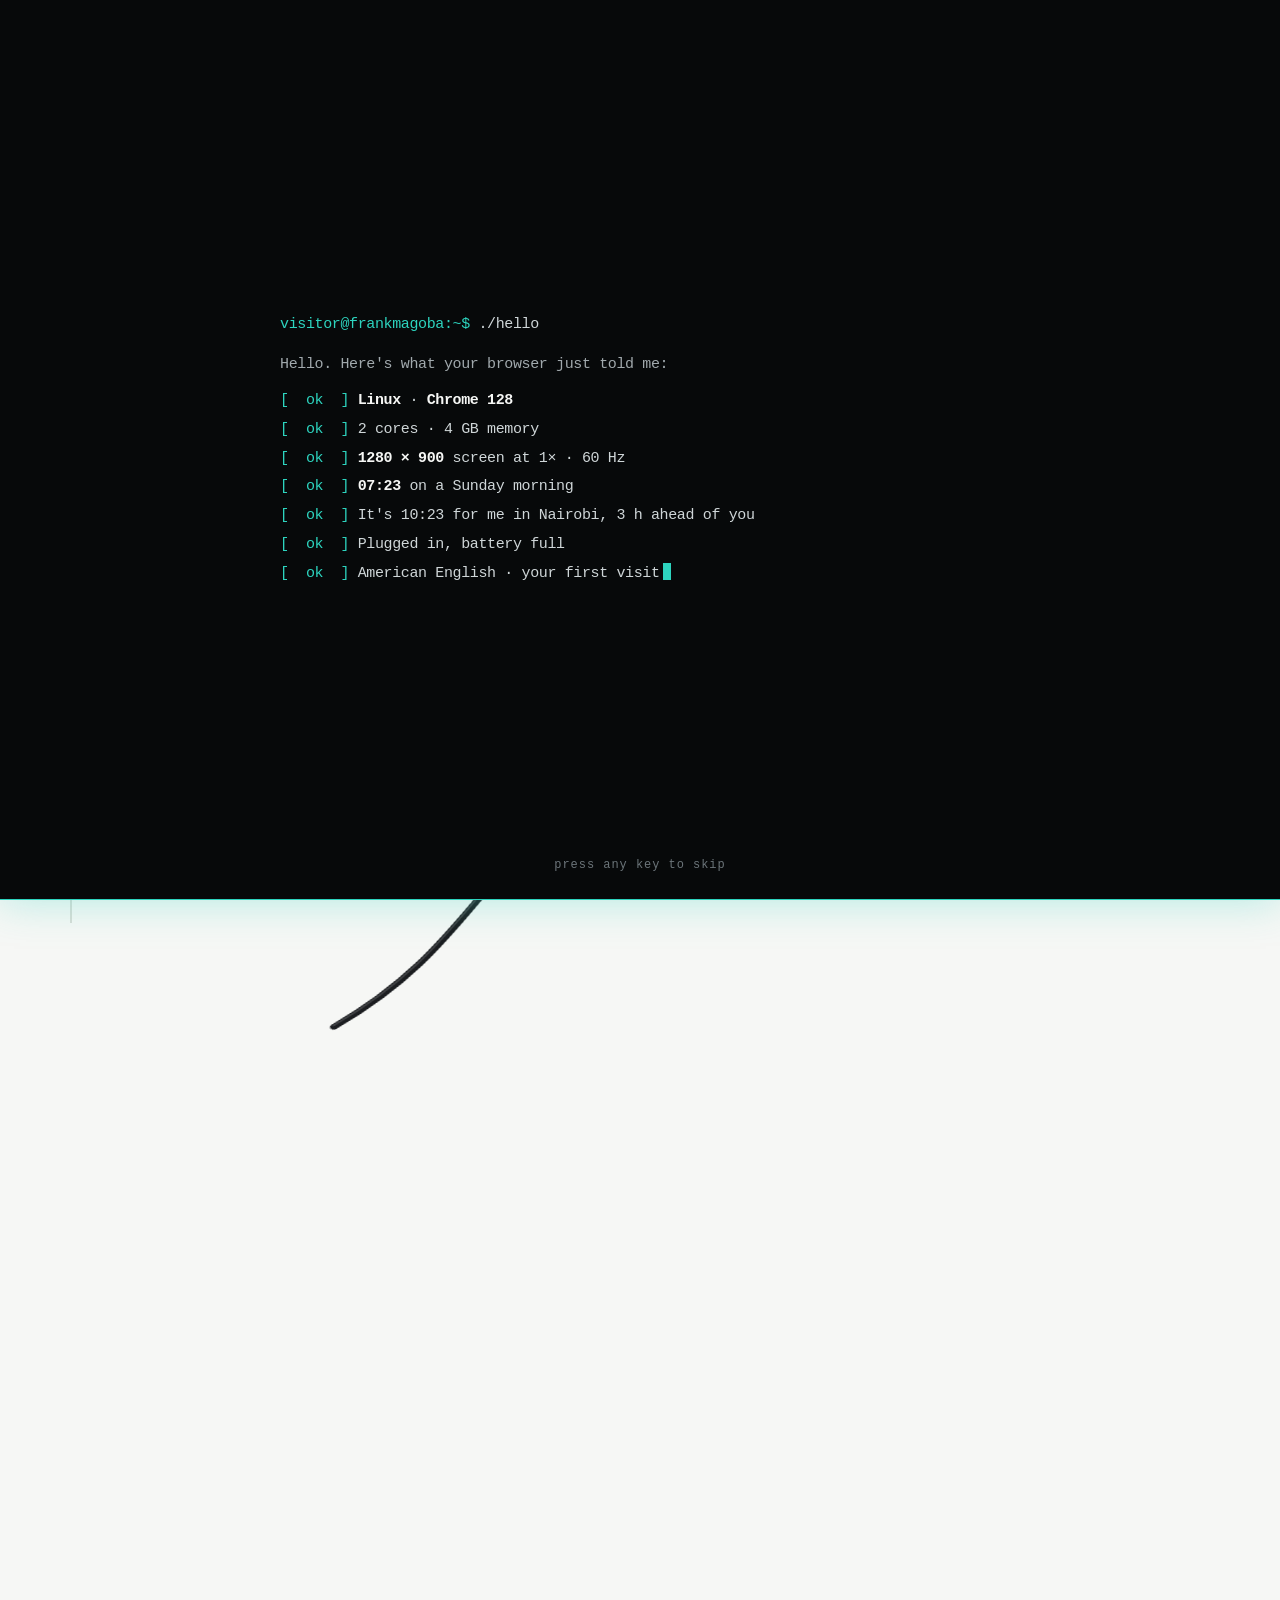
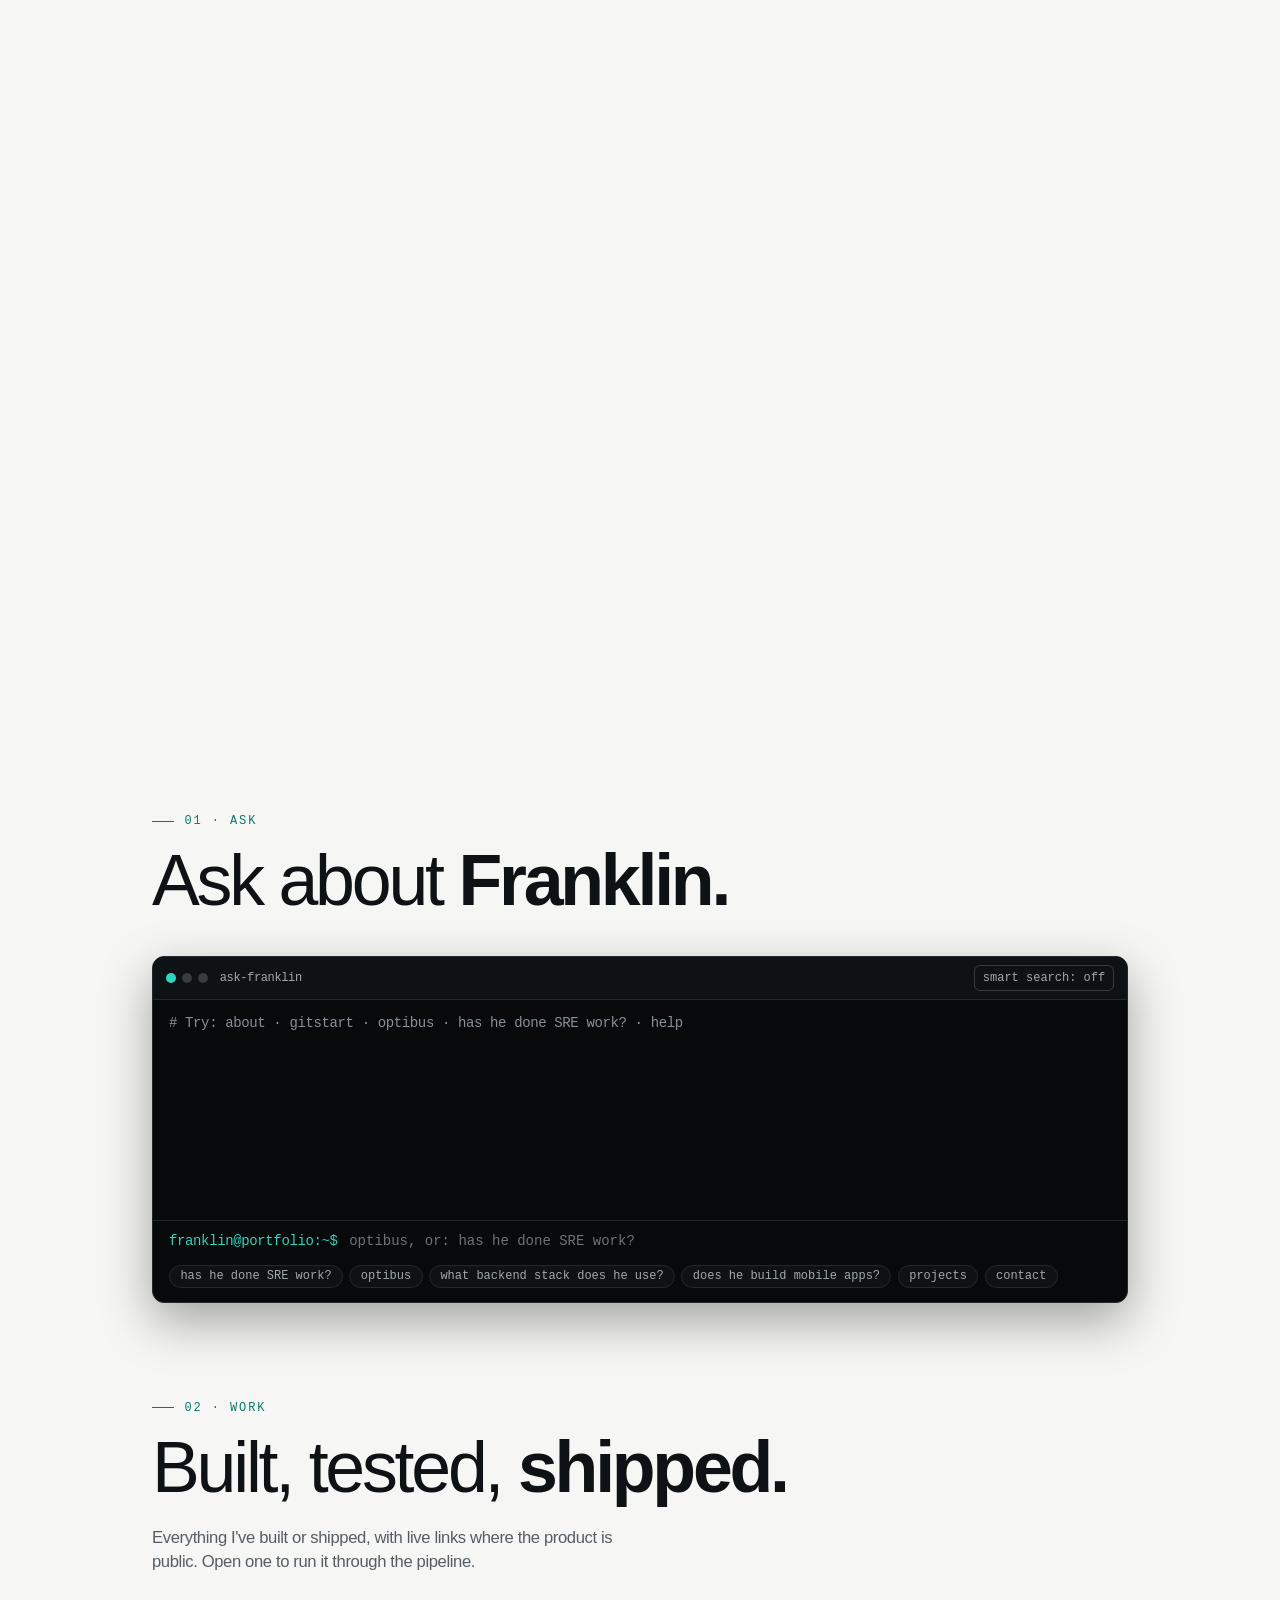
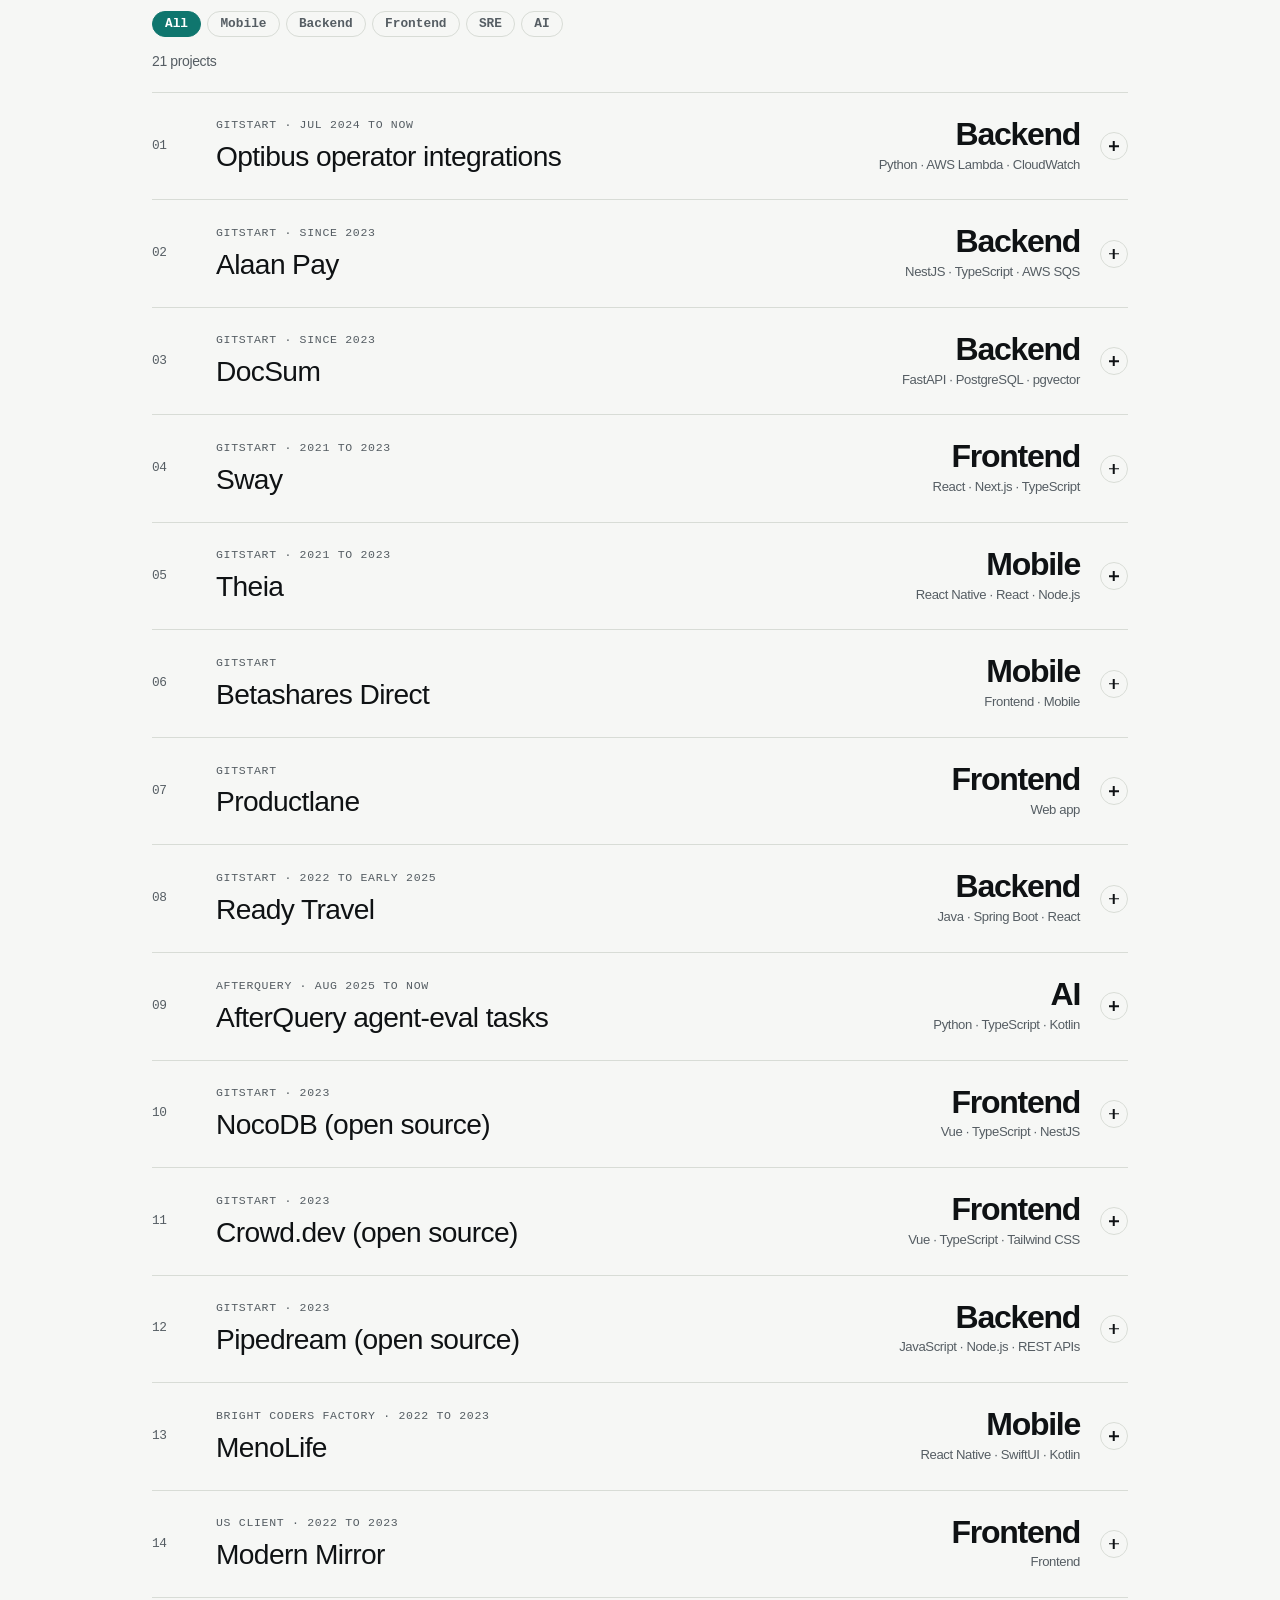
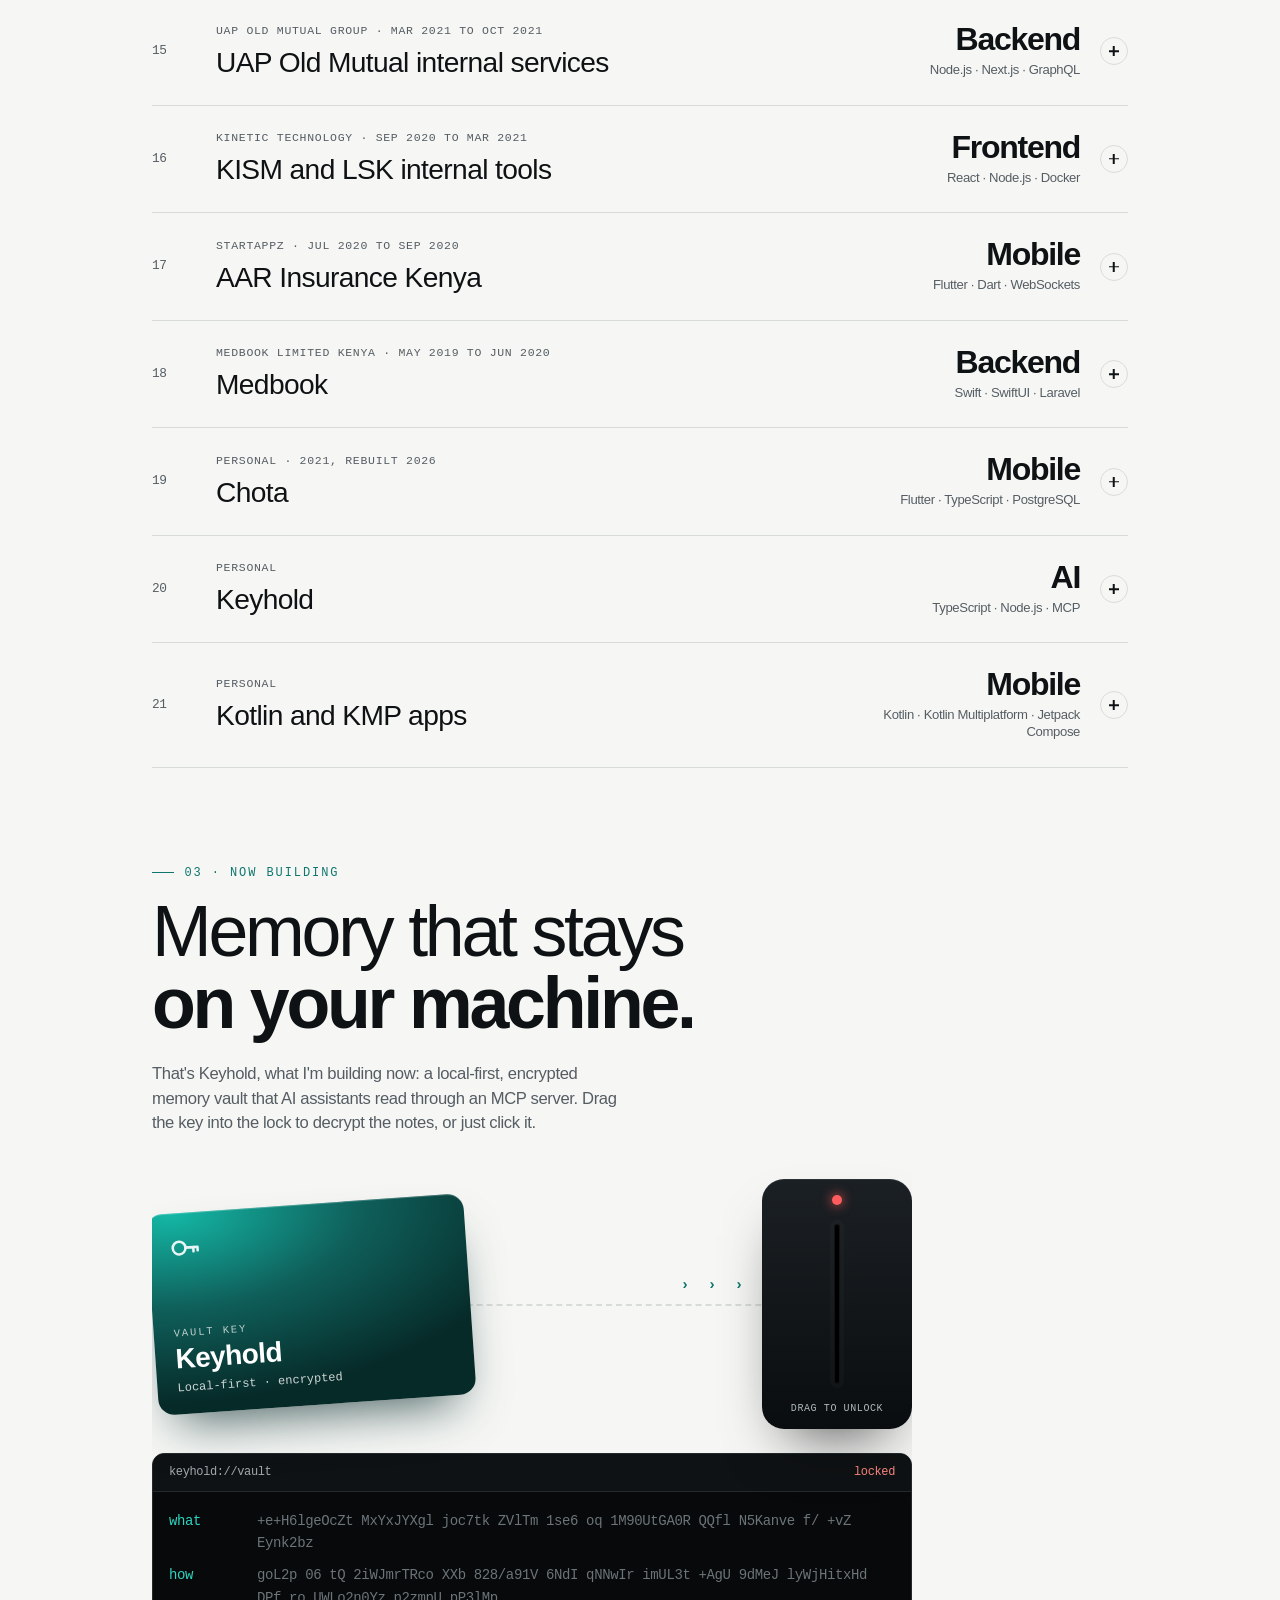
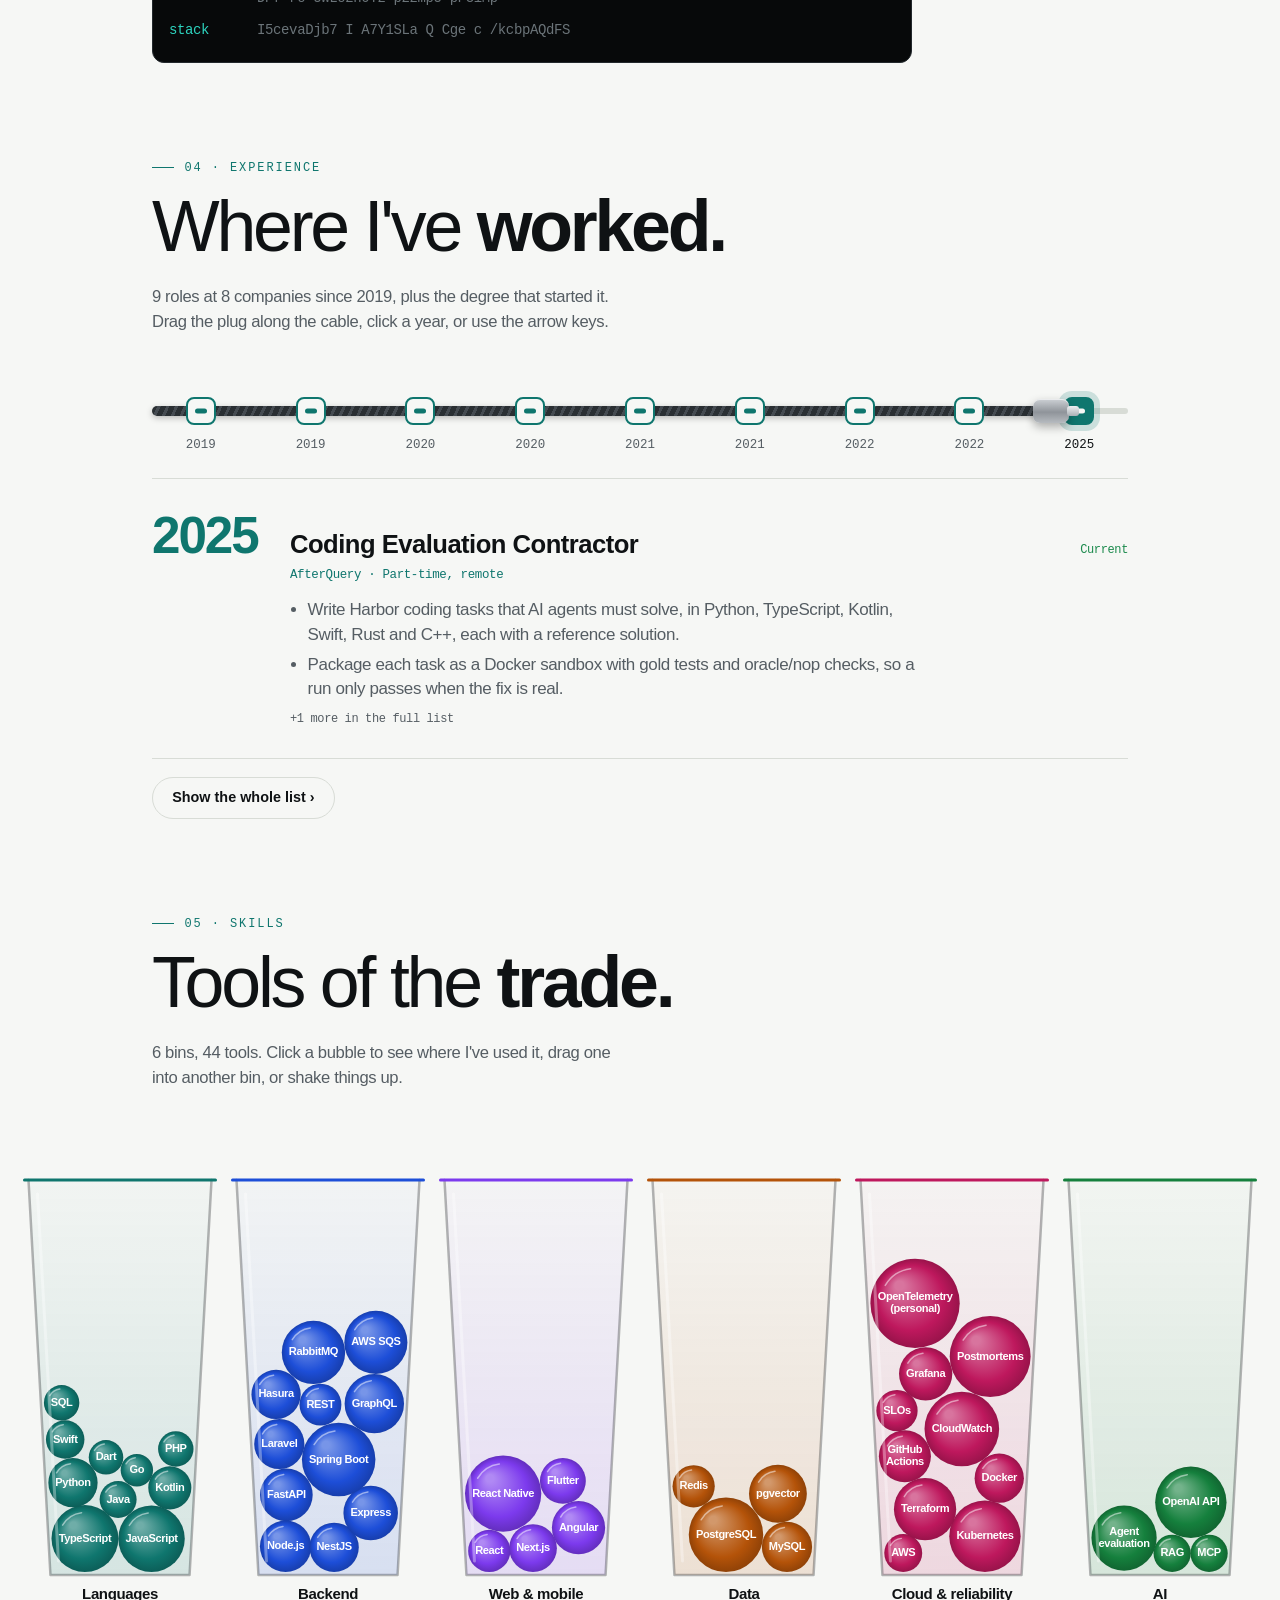
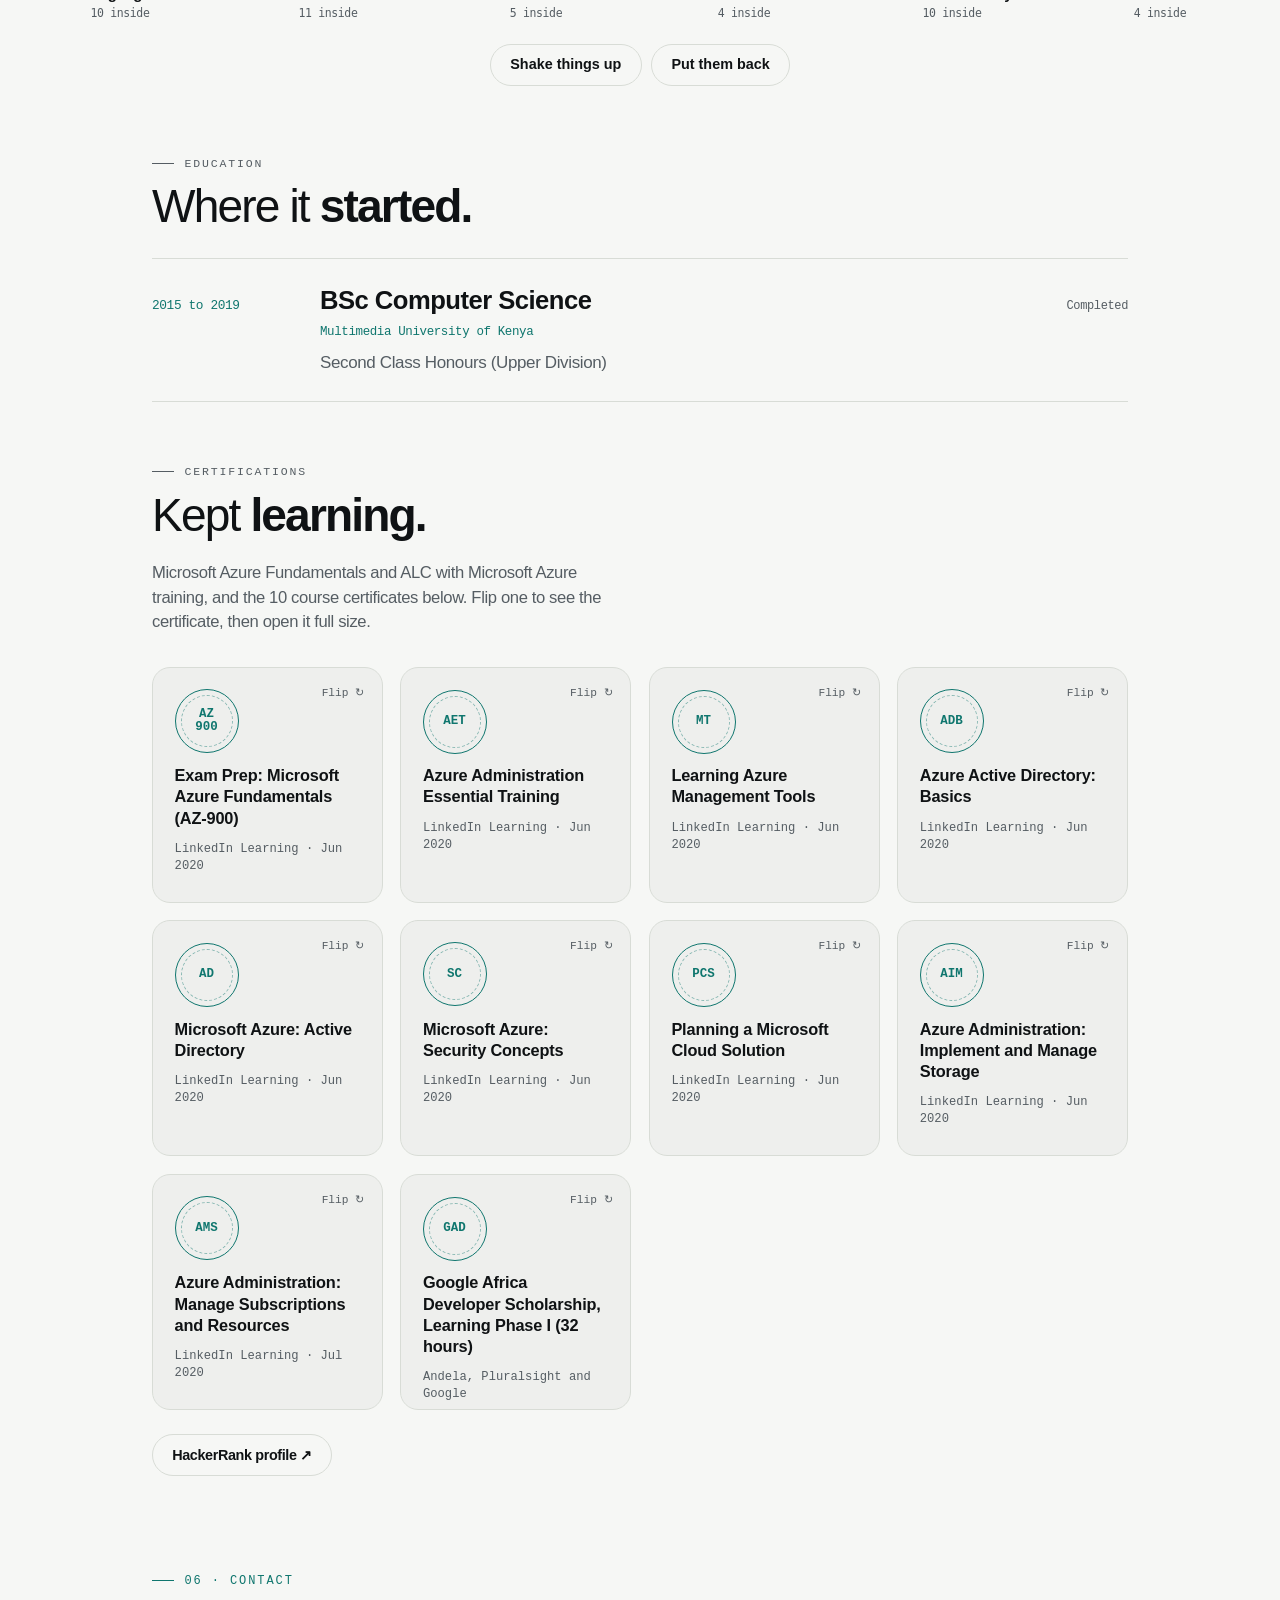
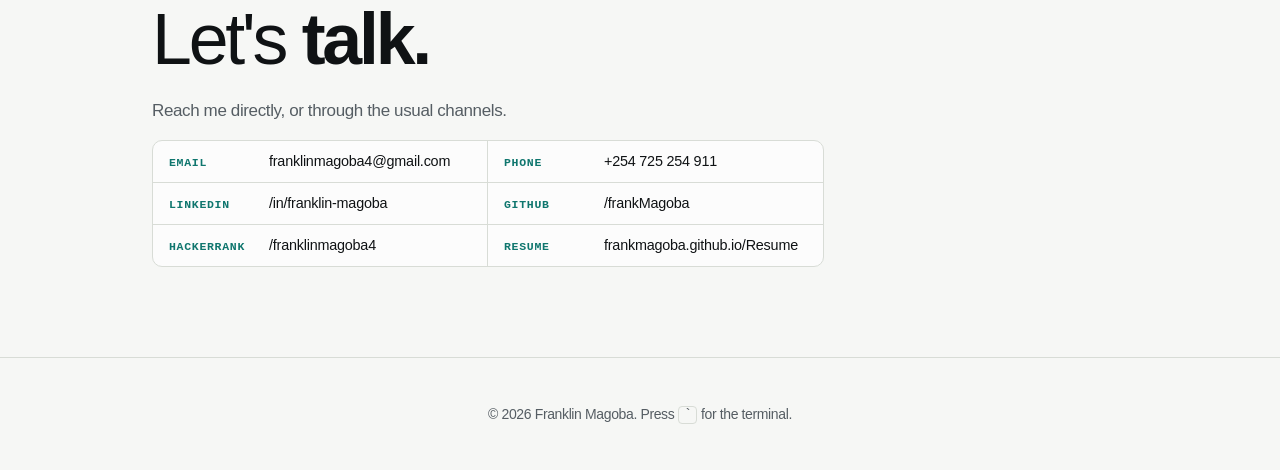
==== commit e482ae25: "feat(hero): pinned 3D laptop intro with scroll-driven sign-in" ====
--- a/index.html
+++ b/index.html
@@ -25,6 +25,7 @@
   <link rel="stylesheet" href="/css/askterm.css">
   <link rel="stylesheet" href="/css/fx.css">
   <link rel="stylesheet" href="/css/sections.css">
+  <link rel="stylesheet" href="/css/hero.css">
   <script>
     // Boot screen: first visit in a session only, never for deep links or reduced motion. ?boot replays it.
     // Set here, before first paint, so the page never flashes first. Modules run before DOMContentLoaded, so if
@@ -68,34 +69,64 @@
 
   <main id="main">
     <section class="hero" aria-labelledby="hero-title">
-      <div class="hero-text">
-      <p class="prompt">~/franklin $ whoami</p>
-      <h1 id="hero-title">Franklin Magoba</h1>
-      <p class="lead" id="lead"></p>
-      <p id="intro" class="muted"></p>
-      <nav class="cta" aria-label="Contact and profiles">
-        <a class="cta-row" href="mailto:franklinmagoba4@gmail.com">
-          <span class="cta-k">email</span>
-          <span class="cta-v">franklinmagoba4@gmail.com</span>
-        </a>
-        <a class="cta-row" href="/Resume/">
-          <span class="cta-k">resume</span>
-          <span class="cta-v">frankmagoba.github.io/Resume</span>
-        </a>
-        <a class="cta-row" href="https://www.linkedin.com/in/franklin-magoba" rel="noopener">
-          <span class="cta-k">linkedin</span>
-          <span class="cta-v">/in/franklin-magoba</span>
-        </a>
-        <a class="cta-row" href="https://github.com/frankMagoba" rel="noopener">
-          <span class="cta-k">github</span>
-          <span class="cta-v">/frankMagoba</span>
-        </a>
-      </nav>
-      <dl id="stats" class="stats"></dl>
-      </div>
-      <figure class="portrait">
-        <img src="/assets/headshot.jpg" width="1200" height="1200" alt="Portrait of Franklin Magoba" decoding="async" fetchpriority="high">
-      </figure>
+      <div class="hero-pin">
+        <div class="hero-text">
+          <p class="kicker">Software engineer · Nairobi</p>
+          <h1 id="hero-title"><span class="sr">Franklin Magoba, software engineer. </span>I build software that <b>ships and stays up.</b></h1>
+          <p class="hero-lede"><span data-years>Seven</span> years of APIs, web and mobile apps, and the cloud that keeps them running, built remotely with US and European teams.</p>
+          <p class="hero-facts"><span>TypeScript · Python · React · AWS</span><span>Remote · US + EU hours</span><span>Press <kbd>`</kbd> for the terminal</span></p>
+          <p class="hero-try"><i aria-hidden="true"></i>Try it: drag to spin the laptop, click the screen to sign in</p>
+        </div>
+
+        <div class="lt-stage" aria-hidden="true">
+          <div class="lt">
+            <div class="lt-floor"><i class="lt-shadow"></i></div>
+            <div class="lt-desk">
+              <svg viewBox="0 0 220 180" preserveAspectRatio="none">
+                <g class="lt-plug">
+                  <path class="cable" d="M51 70 C 30 70, 36 118, 10 130 S -30 170, -60 176" />
+                  <path class="cable hi" d="M51 69.4 C 30 69.4, 35.4 117.4, 9.6 129.4 S -30 169.4, -60 175.4" />
+                  <rect class="boot" x="50.8" y="67.4" width="6.5" height="5.2" rx="1.2" />
+                  <rect class="tip" x="57.2" y="68.4" width="3.4" height="3.2" rx=".6" />
+                </g>
+              </svg>
+            </div>
+            <div class="lt-base">
+              <div class="lt-kb"></div>
+              <div class="lt-pad"></div>
+              <i class="lt-edge front"></i><i class="lt-edge left"><b class="port"></b><b class="port two"></b></i><i class="lt-edge right"></i>
+            </div>
+            <div class="lt-lid">
+              <div class="lt-back"><i></i></div>
+              <div class="lt-screen">
+                <i class="notch"></i>
+                <div class="lt-display">
+                  <div class="lock">
+                    <p class="date" data-date></p>
+                    <p class="clock" data-clock></p>
+                    <div class="user">
+                      <span class="av"></span>
+                      <b class="who"></b>
+                      <span class="pw"><em>Enter Password</em><span class="pw-dots"></span></span>
+                      <small class="hint">Touch ID or Enter Password</small>
+                      <small class="charge">⚡ Charging</small>
+                    </div>
+                  </div>
+                  <div class="desk">
+                    <div class="menubar"><b></b><span>Finder</span><span>File</span><span>Edit</span><span>View</span><em data-clock></em></div>
+                    <div class="term">
+                      <div class="term-bar"><i></i><i></i><i></i><span>Terminal</span></div>
+                      <div class="term-body"></div>
+                    </div>
+                  </div>
+                </div>
+              </div>
+            </div>
+          </div>
+        </div>
+
+        <div class="hero-cue" aria-hidden="true"><span>Scroll to sign in</span><i></i></div>
+      </div>
     </section>
 
     <section id="ask" aria-labelledby="ask-title">
--- a/css/style.css
+++ b/css/style.css
@@ -35,10 +35,7 @@
 h1{font-size:clamp(2.6rem,6.5vw,3.75rem);line-height:1.05;margin:.2rem 0;font-weight:600}
 h2{font-size:1.75rem;margin:0 0 1.25rem;font-weight:600;letter-spacing:-.015em}
 h3{font-size:1.05rem;margin:1.5rem 0 .5rem;font-weight:600}
-.prompt{font-family:var(--mono);color:var(--accent);margin:0;letter-spacing:0;font-weight:400}
-.lead{font-family:var(--display-font);font-size:clamp(1.15rem,2.2vw,1.4rem);font-weight:400;line-height:1.3;letter-spacing:-.01em;max-width:36rem;color:var(--text)}
 .muted{color:var(--muted);font-weight:400}.small{font-size:.875rem}
-.hero{padding-top:5rem}
 .cta{display:grid;grid-template-columns:repeat(2,minmax(0,1fr));gap:0;margin-top:1.75rem;max-width:36rem;border:1px solid var(--line);border-radius:10px;overflow:hidden;background:color-mix(in srgb,var(--panel) 70%,transparent)}
 .cta-row{display:grid;grid-template-columns:5.5rem 1fr;gap:.75rem;align-items:baseline;padding:.7rem 1rem;text-decoration:none;border-bottom:1px solid var(--line);border-right:1px solid var(--line);transition:background .15s}
 .cta-row:nth-child(2n){border-right:0}
@@ -71,12 +68,6 @@
 .term-line{display:flex;gap:.5rem;padding:.5rem .75rem;border-top:1px solid #23292d}.term-line label{color:#2dd4bf}.term-line input{flex:1;background:none;border:0;color:#e9ecea;font:inherit}
 @media (prefers-reduced-motion:reduce){html{scroll-behavior:auto}*{transition:none!important;animation:none!important}}
 @media (max-width:640px){.ask-row{flex-direction:column}}
-/* Hero: copy + portrait (portrait takes the old monogram column) */
-.hero{display:grid;grid-template-columns:minmax(0,1fr);gap:2.25rem;align-items:center}
-@media (min-width:860px){.hero{grid-template-columns:minmax(0,1fr) min(300px,32vw);gap:3rem}.portrait{justify-self:end}}
-.portrait{margin:0;width:min(280px,70vw);aspect-ratio:1;border-radius:22px;overflow:hidden;border:1px solid var(--line);background:var(--panel);box-shadow:0 24px 60px rgba(0,0,0,.35)}
-.portrait img{display:block;width:100%;height:100%;object-fit:cover;object-position:center 18%}
-@media (max-width:859px){.portrait{justify-self:start;order:-1;width:min(180px,46vw);border-radius:16px}}
 /* Project filters */
 .filter{display:flex;flex-wrap:wrap;gap:.4rem;margin:0 0 .5rem}
 .chip{font:600 .8rem var(--mono);padding:.3rem .75rem;border-radius:999px;border:1px solid var(--line);background:none;color:var(--muted);cursor:pointer}
--- a/css/fx.css
+++ b/css/fx.css
@@ -18,20 +18,15 @@
 @media (max-width:560px){html.booting .boot{font-size:12.5px;place-items:start;padding-top:20vh}.boot-log .ok::before{content:"[ok] "}}
 
 /* Hero rises in as the boot screen leaves */
-html.enter .hero-text>*,html.enter .portrait{animation:rise .8s cubic-bezier(.2,.8,.2,1) both}
+html.enter .hero-text>*,html.enter .lt-stage{animation:rise .8s cubic-bezier(.2,.8,.2,1) both}
 html.enter .hero-text>:nth-child(2){animation-delay:.07s}
 html.enter .hero-text>:nth-child(3){animation-delay:.14s}
 html.enter .hero-text>:nth-child(4){animation-delay:.21s}
 html.enter .hero-text>:nth-child(5){animation-delay:.28s}
 html.enter .hero-text>:nth-child(6){animation-delay:.35s}
-html.enter .portrait{animation-delay:.18s}
+html.enter .lt-stage{animation-delay:.18s}
 @keyframes rise{from{opacity:0;transform:translateY(18px)}}
 
-/* Hero stats */
-.stats{display:flex;flex-wrap:wrap;gap:1.25rem 2.25rem;margin:1.6rem 0 0;padding:0}
-.stats div{display:flex;flex-direction:column-reverse}
-.stats dd{margin:0;font:600 2rem/1.1 var(--display-font);letter-spacing:-.02em;font-variant-numeric:tabular-nums;color:var(--text)}
-.stats dt{margin-top:.2rem;font:600 .72rem/1.2 var(--mono);letter-spacing:.06em;text-transform:uppercase;color:var(--muted)}
 
 /* Reveal on scroll (js/reveal.js) */
 .rv{opacity:0;transform:translateY(22px);transition:opacity .8s cubic-bezier(.2,.8,.2,1),transform .8s cubic-bezier(.2,.8,.2,1)}
--- a/css/hero.css
+++ b/css/hero.css
@@ -0,0 +1,101 @@
+/* Opening (js/hero.js): the pitch on the left, a CSS 3D laptop on the right. On wide screens the hero
+   is taller than the viewport and pins, so scrolling plays the laptop forwards (and back) in place. */
+.hero{position:relative;width:100vw;height:250vh;margin-left:calc(50% - 50vw)}
+/* --hdr is the sticky header's height (set by js/hero.js), so the pinned area fills the screen below it */
+.hero-pin{position:sticky;top:var(--hdr,64px);display:grid;grid-template-columns:minmax(0,.85fr) minmax(0,1.15fr);align-items:center;gap:2rem;height:calc(100vh - var(--hdr,64px));min-height:560px;padding:2rem max(1rem,5.5vw) 5rem}
+.hero-text{position:relative;z-index:2;max-width:640px}
+.hero .kicker{margin:0}
+.hero h1{margin:1.4rem 0 0;font:300 clamp(2.8rem,5.3vw,5.4rem)/1 var(--display-font);letter-spacing:-.045em;text-wrap:balance}
+.hero h1 b{font-weight:700}
+.hero-lede{max-width:34ch;margin:1.6rem 0 0;font-size:clamp(1.05rem,1.45vw,1.3rem);line-height:1.5;color:var(--muted)}
+.hero-facts{display:flex;flex-wrap:wrap;gap:.6rem 1.6rem;margin:1.8rem 0 0;font:500 .82rem/1.4 var(--mono);color:var(--text);opacity:.85}
+.hero-facts kbd{font-size:.75rem}
+.hero-try{display:flex;align-items:center;gap:.65rem;margin:1.3rem 0 0;font:500 .82rem/1.4 var(--mono);color:var(--accent)}
+.hero-try i{width:7px;height:7px;border-radius:50%;background:currentColor;box-shadow:0 0 0 4px color-mix(in srgb,currentColor 20%,transparent)}
+.hero-cue{position:absolute;left:max(1rem,5.5vw);bottom:1.6rem;display:grid;gap:.7rem;font:500 .72rem/1 var(--mono);letter-spacing:.2em;text-transform:uppercase;color:var(--muted);transition:opacity .3s}
+.hero-cue i{position:relative;display:block;width:2px;height:44px;overflow:hidden;background:var(--line)}
+.hero-cue i::after{content:"";position:absolute;left:0;top:0;width:100%;height:calc(var(--p,0) * 100%);background:var(--accent)}
+.hero-cue.gone{opacity:0}
+
+/* The laptop. Sizes are in cqw (the stage's width), so it scales as one piece. The base lies in the
+   stage's x/y plane, tipped back by --tilt and turned by --rz; the lid hinges up from its back edge. */
+.lt-stage{position:relative;height:min(78vh,720px);container-type:size;perspective:2400px;cursor:grab;touch-action:pan-y;-webkit-user-select:none;user-select:none}
+.lt-stage.spinning{cursor:grabbing}
+.lt,.lt *{transform-style:preserve-3d}
+.lt{position:absolute;left:50%;top:63%;width:62cqw;height:42cqw;margin:-21cqw 0 0 -31cqw;transform:scale(var(--zoom,1)) rotateX(var(--tilt,56deg)) rotateZ(var(--rz,-30deg));transition:transform .5s cubic-bezier(.2,.8,.2,1)}
+.lt-stage.spinning .lt{transition:none}
+
+.lt-floor{position:absolute;inset:-6% -4%;transform:translateZ(-1.7cqw)}
+.lt-shadow{position:absolute;inset:10% 6% 0;border-radius:4cqw;background:rgba(0,0,0,.5);filter:blur(2.6cqw)}
+:root[data-theme=light] .lt-shadow{background:rgba(0,0,0,.24)}
+
+.lt-desk{position:absolute;left:-60%;top:-40%;width:220%;height:180%;transform:translateZ(-.8cqw);pointer-events:none}
+.lt-desk svg{display:block;width:100%;height:100%;overflow:visible}
+.lt-plug{transform:translateX(calc((var(--in,0) - 1) * 16px))}
+.lt-plug .cable{fill:none;stroke:#1b1d20;stroke-width:1.1cqw;stroke-linecap:round;vector-effect:non-scaling-stroke}
+.lt-plug .cable.hi{stroke:rgba(255,255,255,.16);stroke-width:.3cqw}
+.lt-plug .boot{fill:#b7bbc0}
+.lt-plug .tip{fill:#dfe2e5}
+
+.lt-base{position:absolute;inset:0;border-radius:2cqw;background:linear-gradient(165deg,#eef0f2 0%,#d6d9dd 55%,#c3c7cc 100%);box-shadow:inset 0 0 0 .15cqw rgba(255,255,255,.6),inset 0 -.3cqw .6cqw rgba(0,0,0,.08)}
+.lt-kb{position:absolute;left:7%;right:7%;top:8%;height:46%;border-radius:1cqw;box-shadow:inset 0 0 0 .4cqw #0e0f11;
+  background:linear-gradient(90deg,#0e0f11 0 14%,transparent 14%) 0 0/calc(100% / 15) 100%,linear-gradient(#0e0f11 0 16%,transparent 16%) 0 0/100% calc(100% / 6),linear-gradient(#34363b,#26282c)}
+.lt-pad{position:absolute;left:31%;right:31%;top:61%;bottom:8%;border-radius:1.2cqw;background:linear-gradient(160deg,#e4e7ea,#cfd3d7);box-shadow:inset 0 0 0 .12cqw rgba(0,0,0,.12)}
+.lt-edge{position:absolute;display:block;background:linear-gradient(#bfc3c8,#8f949a)}
+.lt-edge.front{left:1.4cqw;right:1.4cqw;top:100%;height:1.6cqw;transform-origin:top;transform:rotateX(-90deg)}
+.lt-edge.left{top:1.4cqw;bottom:1.4cqw;right:100%;width:1.6cqw;transform-origin:right;transform:rotateY(-90deg)}
+.lt-edge.right{top:1.4cqw;bottom:1.4cqw;left:100%;width:1.6cqw;transform-origin:left;transform:rotateY(90deg)}
+.lt-edge .port{position:absolute;left:28%;width:44%;top:23%;height:5%;border-radius:.4cqw;background:#2a2c30}
+.lt-edge .port.two{top:31%}
+
+.lt-lid{position:absolute;left:0;right:0;bottom:100%;height:96%;transform-origin:bottom;transform:rotateX(-76deg)}
+.lt-screen,.lt-back{position:absolute;inset:0;border-radius:2cqw 2cqw .8cqw .8cqw;-webkit-backface-visibility:hidden;backface-visibility:hidden}
+.lt-back{transform:rotateY(180deg) translateZ(.4cqw);background:linear-gradient(160deg,#e2e5e8,#b8bcc1)}
+.lt-screen{padding:1.3cqw 1.3cqw 1.7cqw;background:#08090a;box-shadow:inset 0 0 0 .2cqw #2b2d31}
+.lt-screen .notch{position:absolute;z-index:2;left:50%;top:1.3cqw;width:9cqw;height:1.4cqw;margin-left:-4.5cqw;border-radius:0 0 .7cqw .7cqw;background:#08090a}
+.lt-display{position:relative;width:100%;height:100%;overflow:hidden;border-radius:.9cqw;color:#fff;font-family:var(--text-font);
+  background:radial-gradient(130% 70% at 20% 110%,rgba(45,212,191,.55),transparent 60%),radial-gradient(90% 60% at 100% 0%,rgba(124,58,237,.5),transparent 70%),linear-gradient(160deg,#0b2733 0%,#11384a 40%,#2a2b66 80%,#40296a 100%)}
+
+/* lock screen: the visitor's clock and my name */
+.lock{position:absolute;inset:0;display:grid;justify-items:center;align-content:start;padding-top:8%;text-align:center;transition:opacity .45s,transform .45s}
+.lock p{margin:0}
+.lock .date{font:600 1.5cqw/1 var(--text-font);opacity:.85}
+.lock .clock{margin-top:.5cqw;font:600 9cqw/1 var(--display-font);letter-spacing:-.03em}
+.lock .user{position:absolute;left:0;right:0;bottom:8%;display:grid;justify-items:center;gap:.75cqw}
+.lock .av{display:grid;place-items:center;width:4.6cqw;height:4.6cqw;border-radius:50%;background:#0f766e;box-shadow:0 0 0 .25cqw rgba(255,255,255,.18);font:600 1.6cqw/1 var(--text-font)}
+.lock .who{font:600 1.5cqw/1 var(--text-font)}
+.lock .pw{position:relative;display:grid;place-items:center;width:15cqw;height:2.4cqw;border-radius:2cqw;background:rgba(255,255,255,.2)}
+.lock .pw em{font:400 1.05cqw/1 var(--text-font);font-style:normal;opacity:.75;transition:opacity .2s}
+.lock .pw-dots{position:absolute;inset:0;display:flex;align-items:center;justify-content:center;gap:.55cqw}
+.lock .pw-dots i{width:.7cqw;height:.7cqw;border-radius:50%;background:#fff;opacity:0;transform:scale(.3);transition:opacity .15s,transform .15s}
+.lock .pw-dots i.on{opacity:1;transform:none}
+.typing .lock .pw em{opacity:0}
+.lock small{font:400 .95cqw/1.2 var(--text-font);opacity:.7}
+.lock .charge{display:none;color:#b8f5d0;opacity:1}
+.plugged .lock .charge{display:block}
+.plugged .lock .hint{display:none}
+.unlocked .lock{opacity:0;transform:scale(1.06)}
+
+/* signed in: a menu bar and a terminal that types as you scroll */
+.desk{position:absolute;inset:0;opacity:0;transform:scale(.96);transition:opacity .5s .1s,transform .5s .1s}
+.unlocked .desk{opacity:1;transform:none}
+.menubar{display:flex;align-items:center;gap:1.4cqw;height:2.2cqw;padding:0 1.4cqw;background:rgba(0,0,0,.28);font:500 .95cqw/1 var(--text-font)}
+.menubar b{width:1cqw;height:1cqw;border-radius:50%;background:#2dd4bf}
+.menubar span:first-of-type{font-weight:700}
+.menubar em{margin-left:auto;font-style:normal}
+.term{position:absolute;left:10%;right:10%;top:15%;bottom:13%;overflow:hidden;border:.1cqw solid rgba(255,255,255,.14);border-radius:1cqw;background:rgba(10,12,14,.93);box-shadow:0 2cqw 4cqw rgba(0,0,0,.45)}
+.term-bar{display:flex;align-items:center;gap:.6cqw;height:2.4cqw;padding:0 1cqw;background:#25272b;color:#a1a9ad;font:500 .9cqw/1 var(--text-font)}
+.term-bar i{width:.9cqw;height:.9cqw;border-radius:50%;background:#ff5f57}
+.term-bar i:nth-child(2){background:#febc2e}.term-bar i:nth-child(3){background:#28c840}
+.term-bar span{flex:1;margin-right:3cqw;text-align:center}
+.term-body{padding:1.2cqw 1.5cqw;color:#e9ecea;font:400 1.2cqw/1.65 var(--mono);white-space:pre-wrap}
+.term-body .ps{color:#2dd4bf}
+.term-body .caret{display:inline-block;width:.6cqw;height:1.25cqw;margin-left:.1cqw;vertical-align:-.2cqw;background:#e9ecea;animation:blink 1s steps(2) infinite}
+
+/* narrow screens: no pinning; the laptop sits under the text and plays as the hero scrolls past */
+@media (max-width:900px){
+  .hero{height:auto}
+  .hero-pin{position:relative;grid-template-columns:1fr;gap:1rem;height:auto;min-height:0;padding:3rem max(1rem,5.5vw) 4rem}
+  .lt-stage{height:min(74vw,520px)}
+  .hero-cue{display:none}
+}
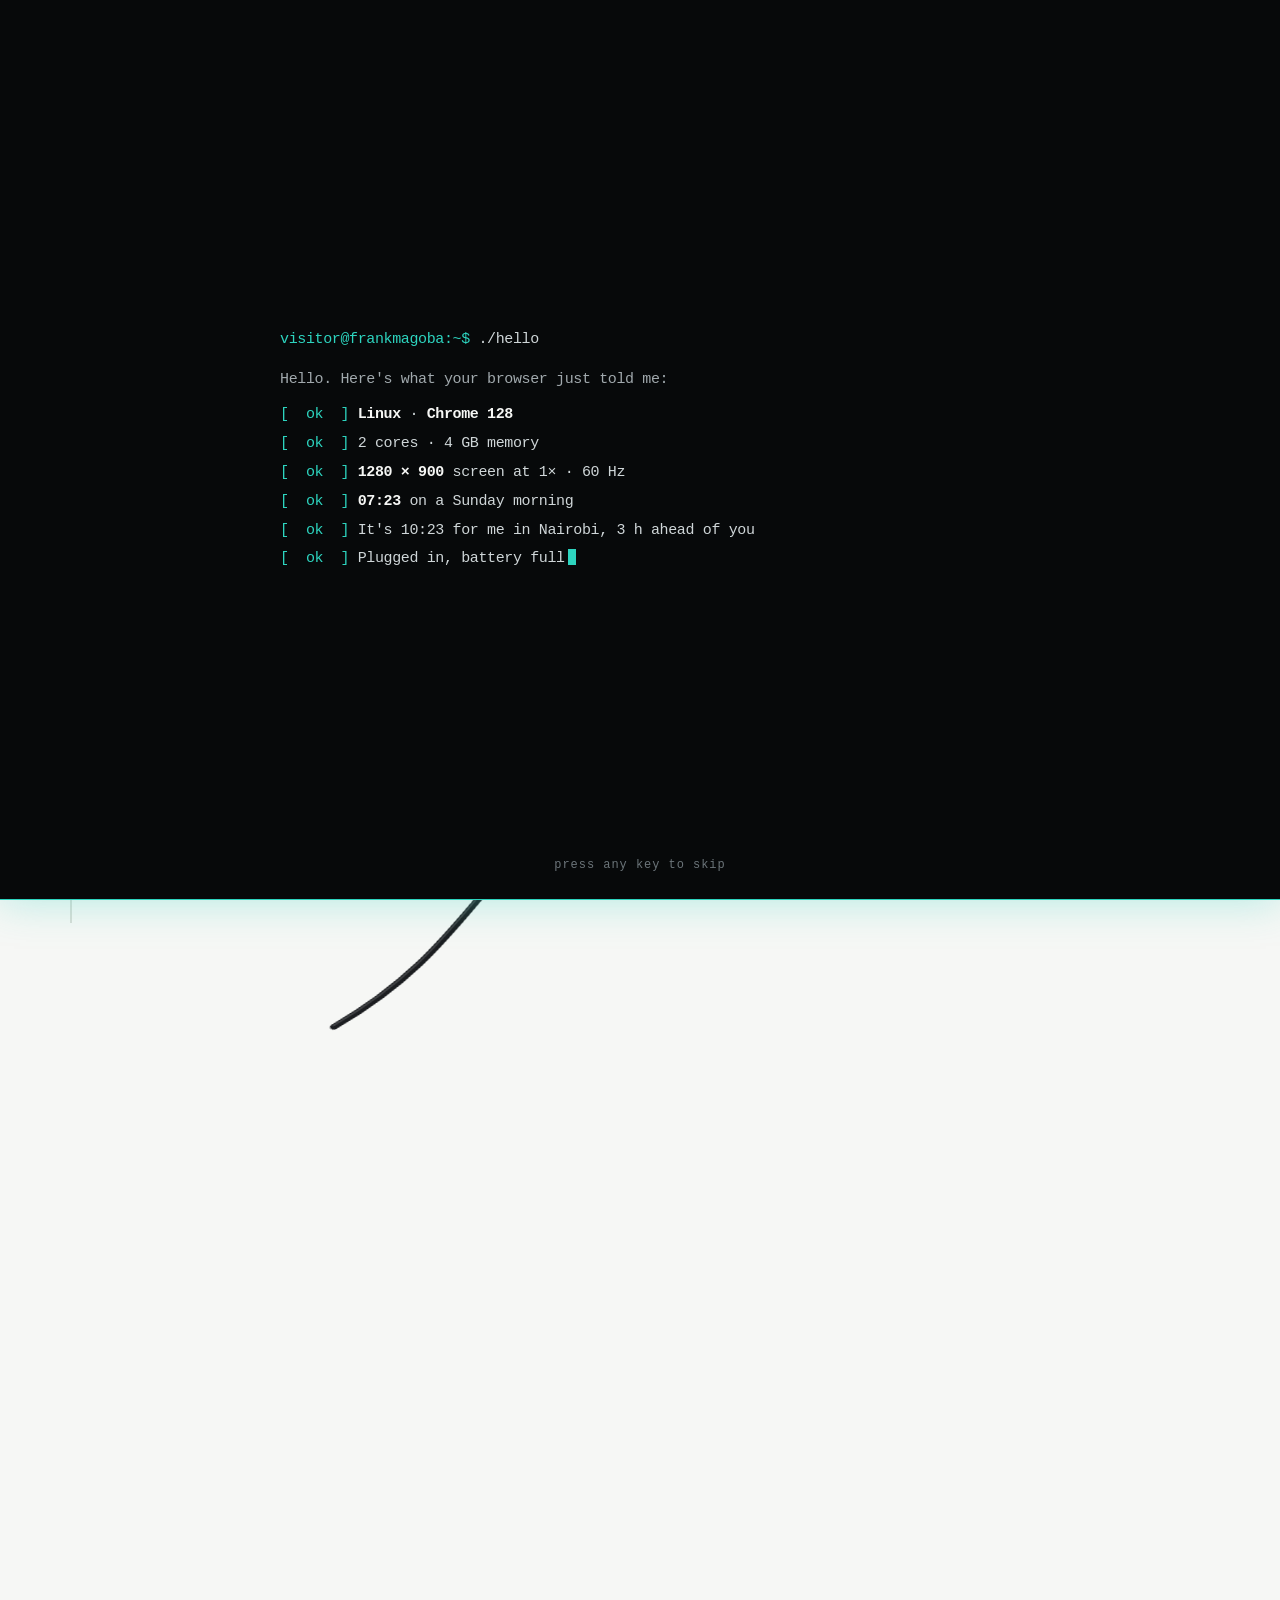
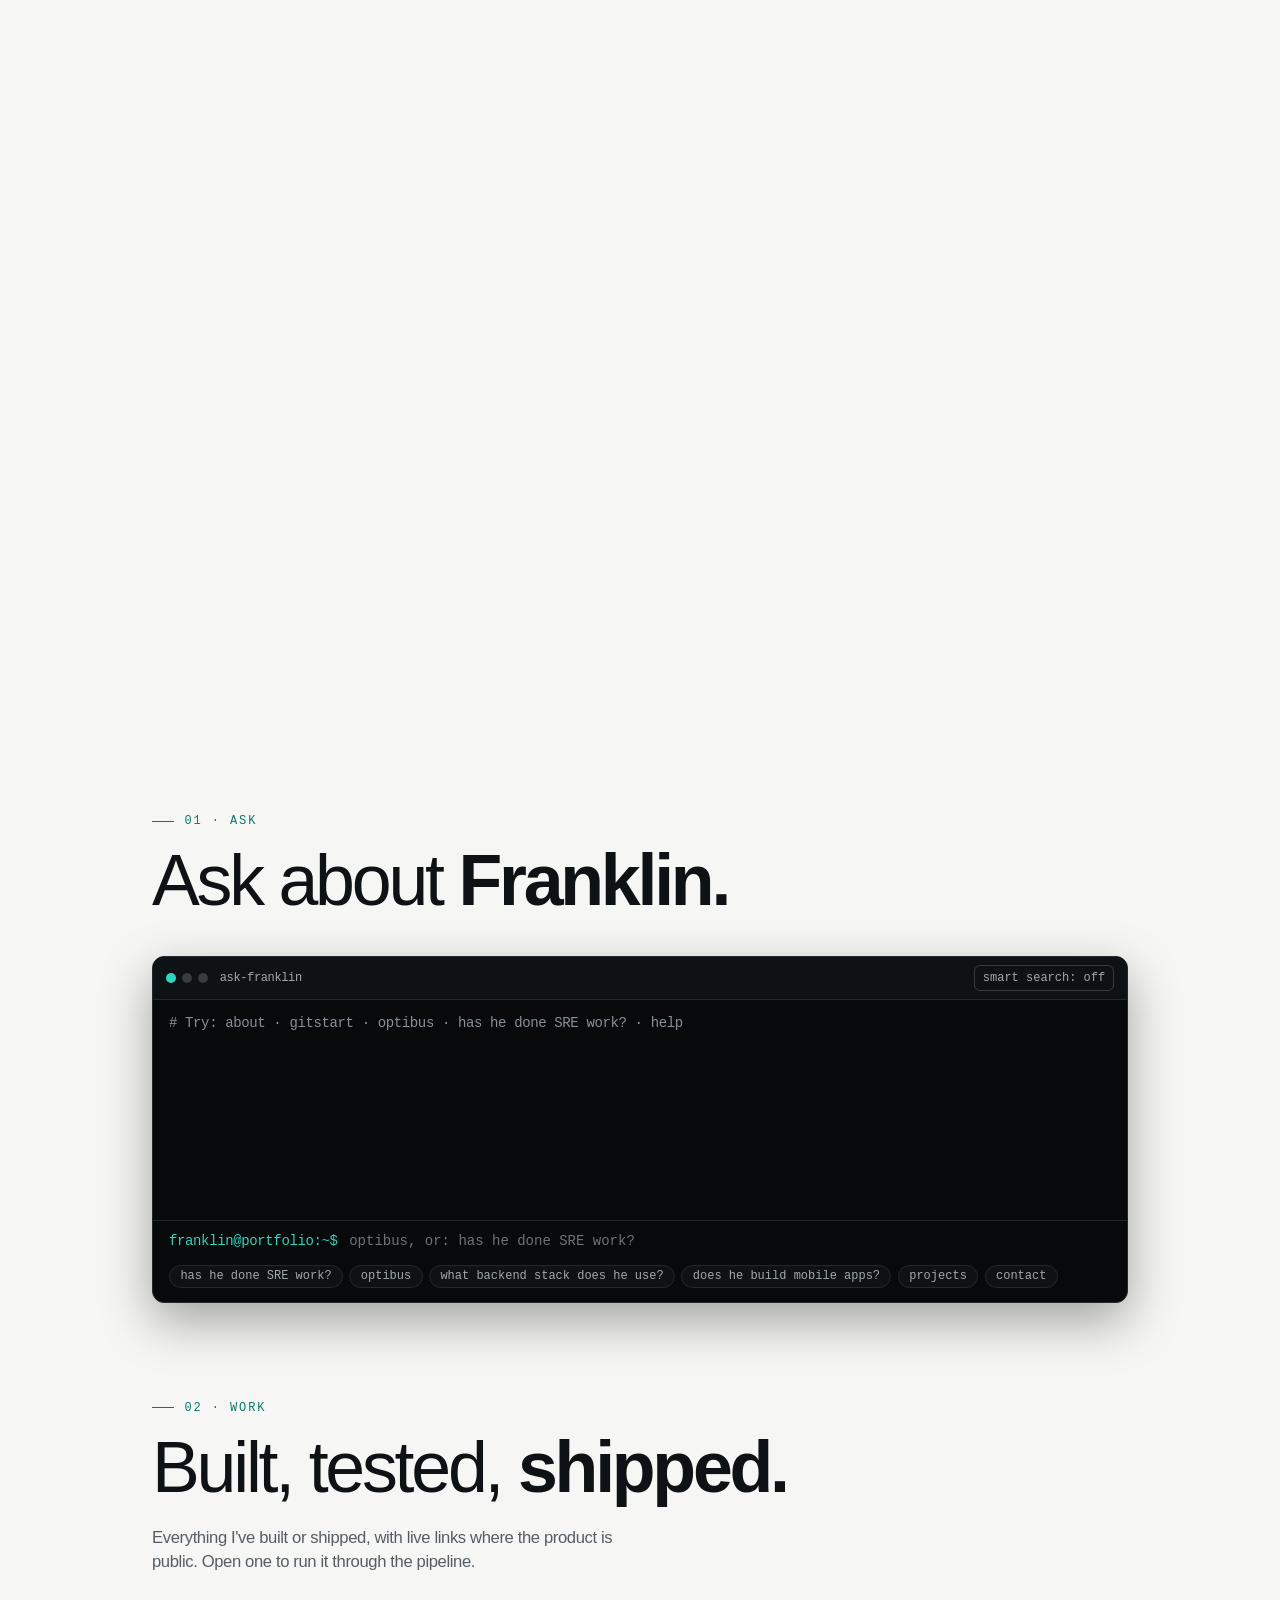
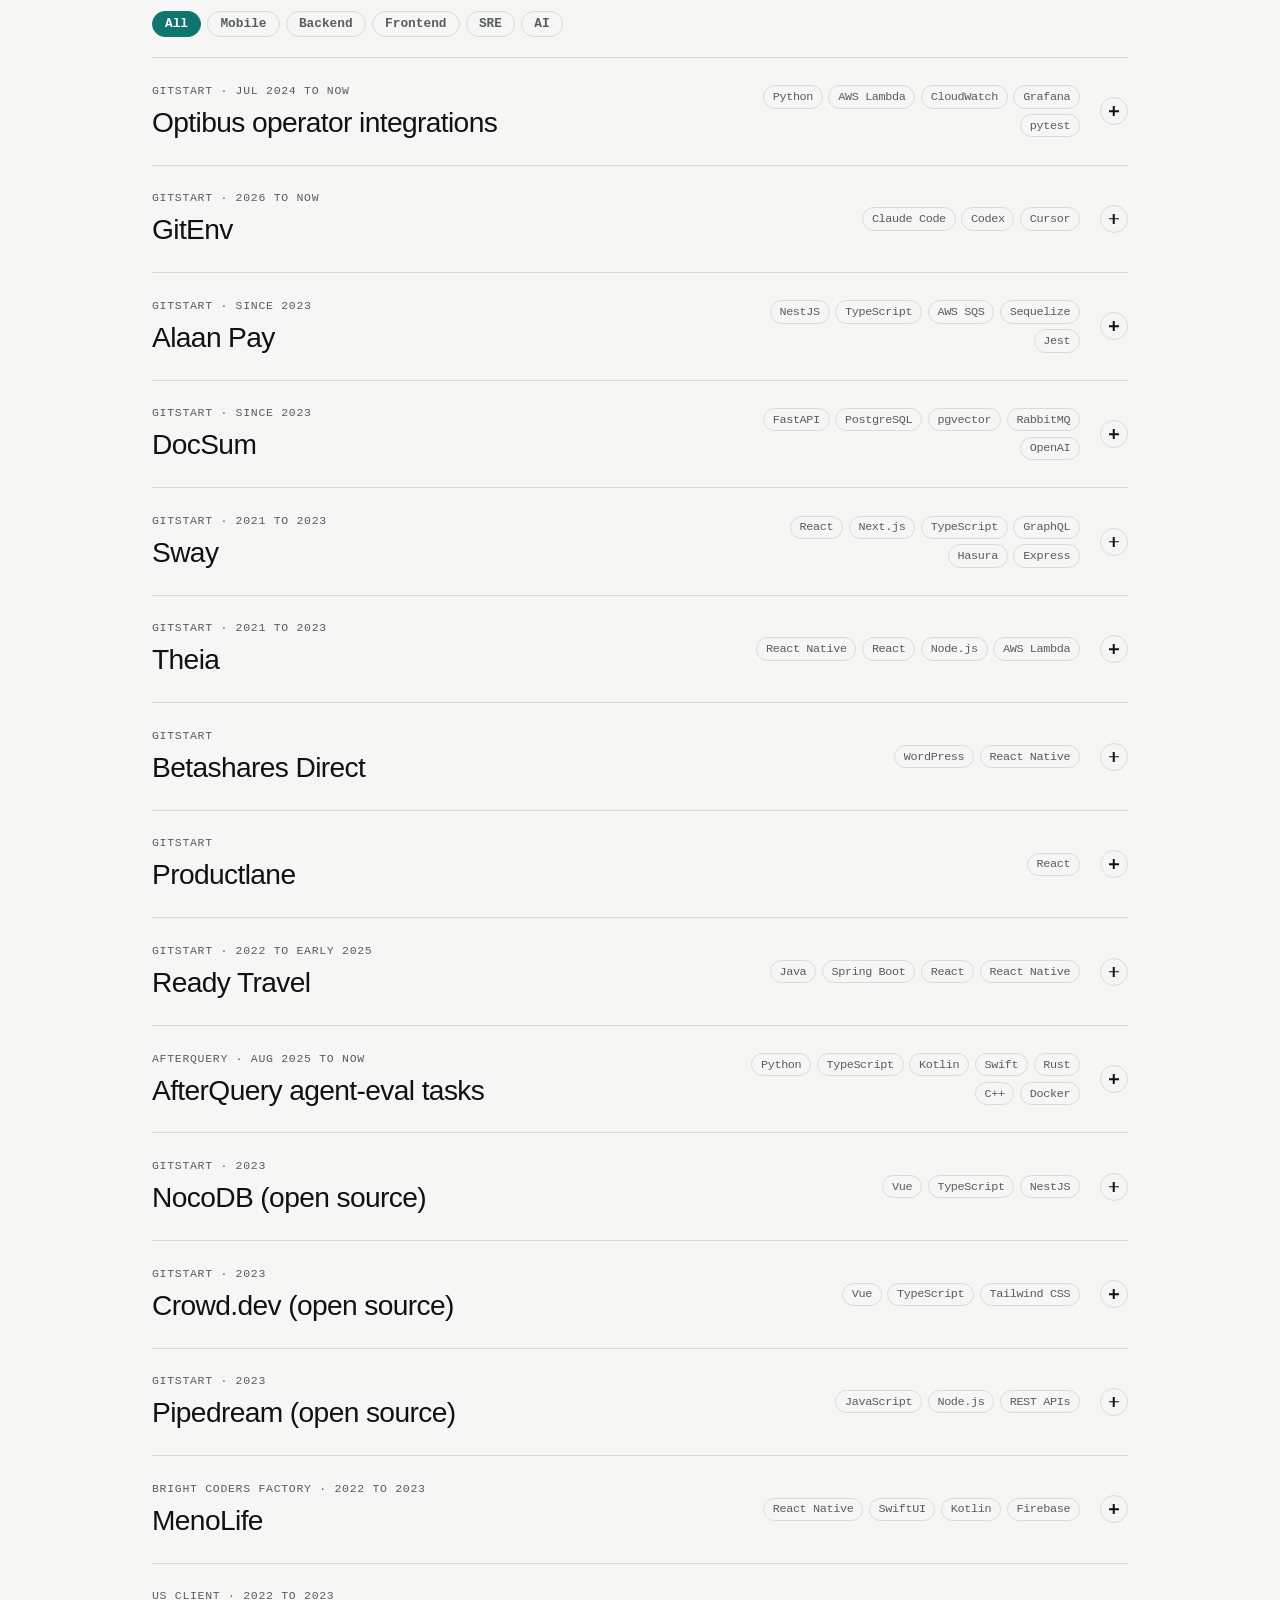
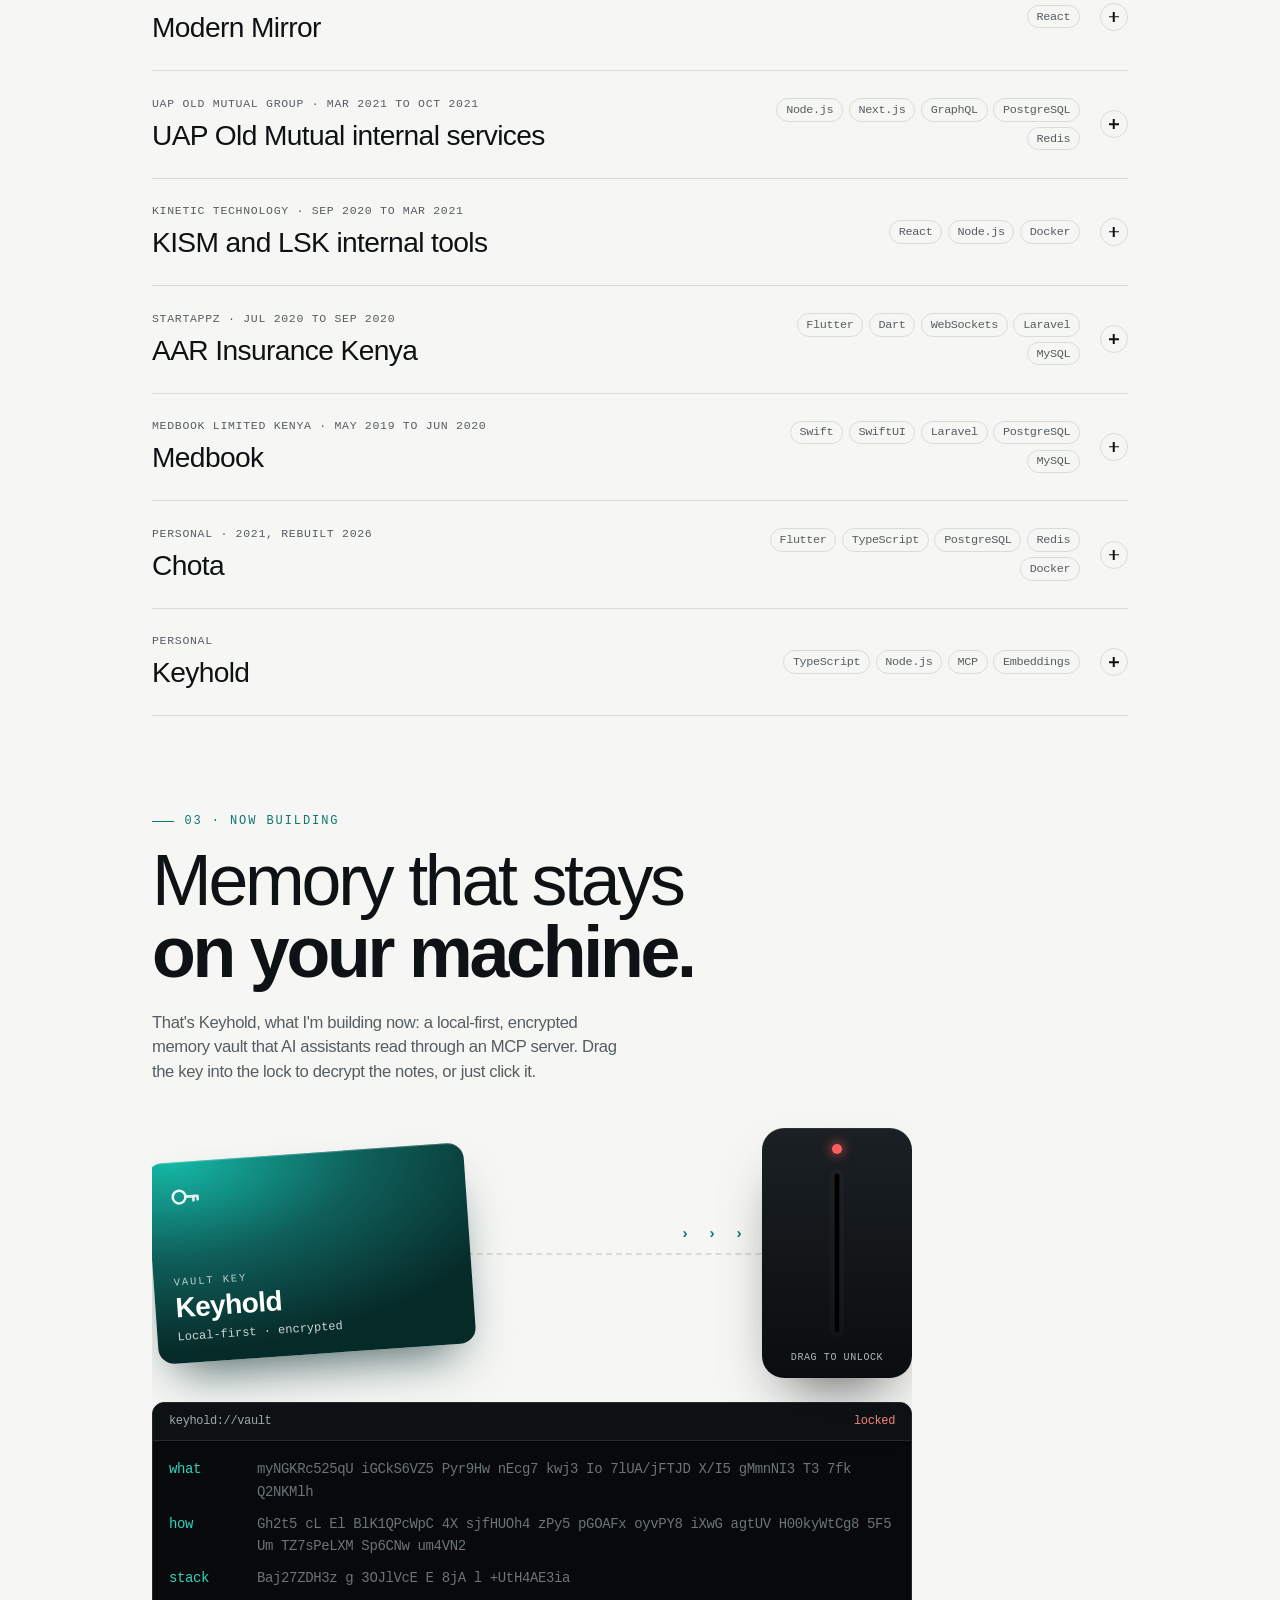
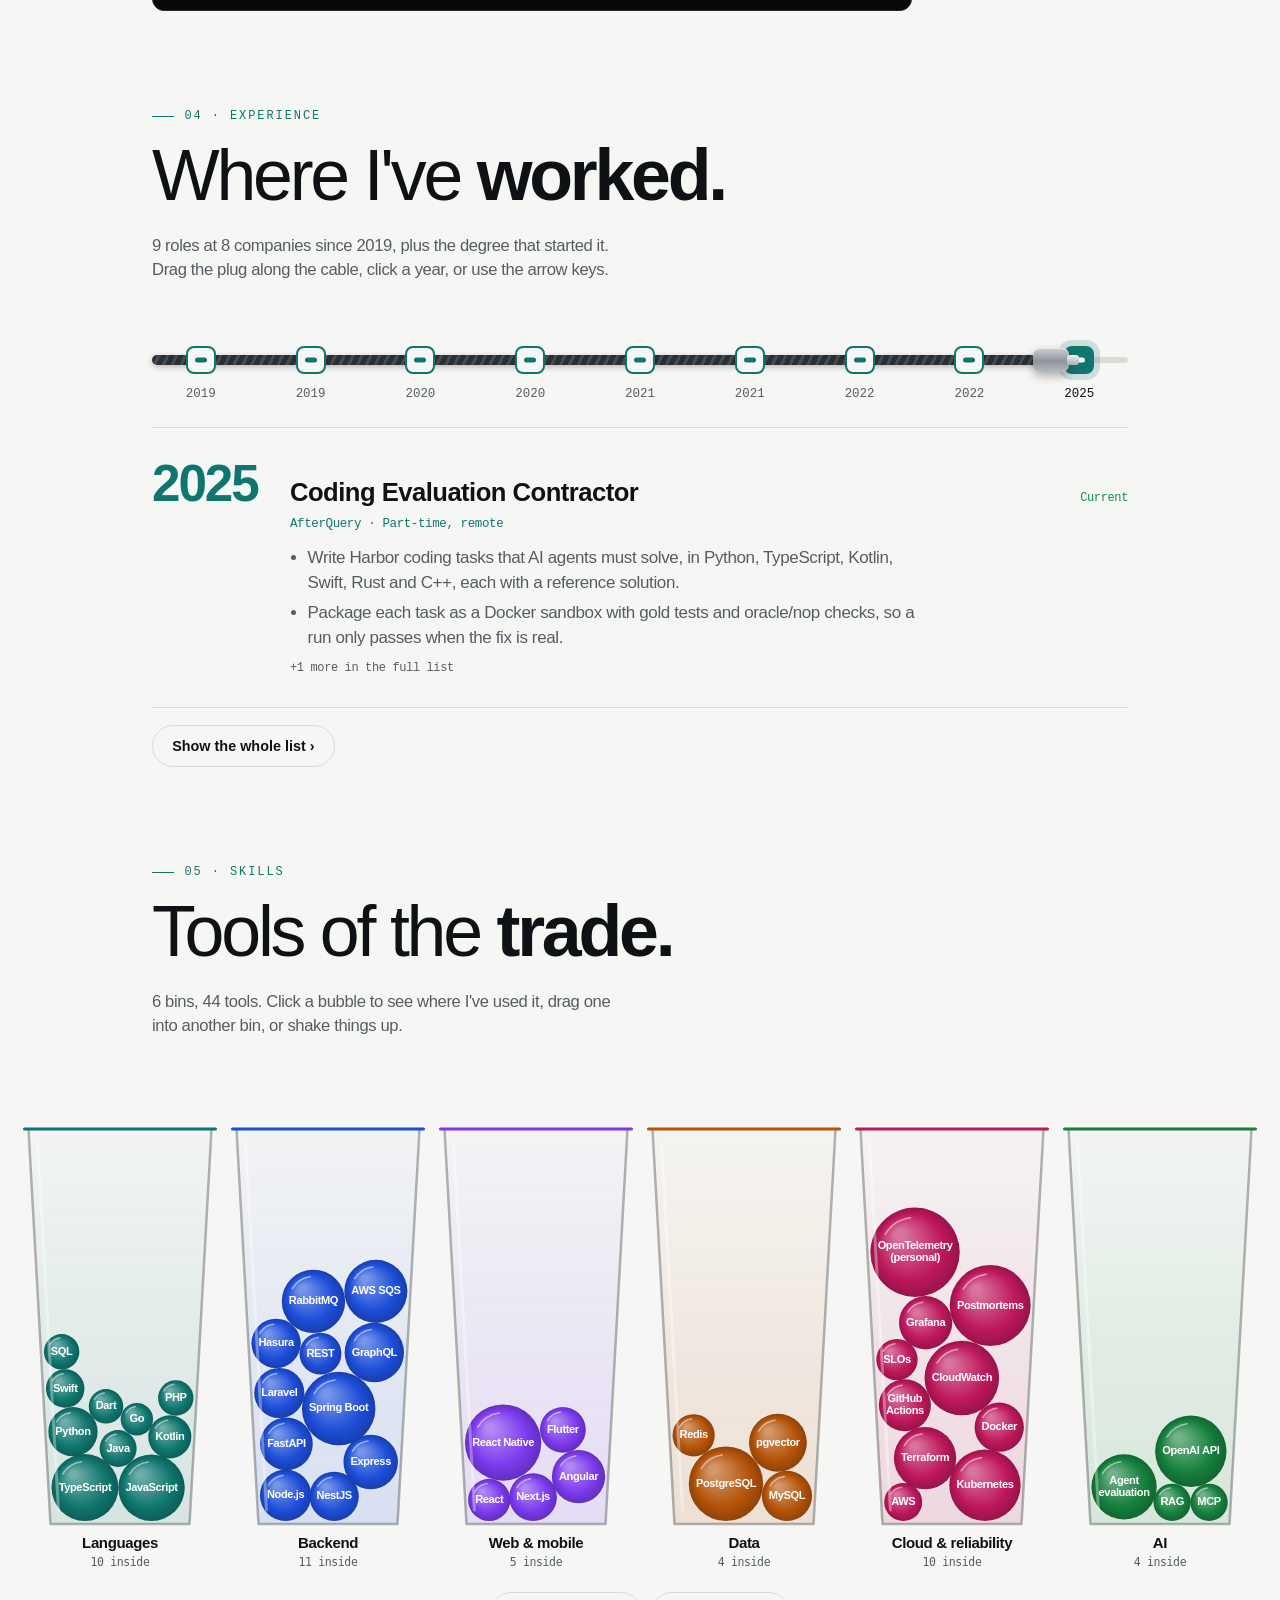
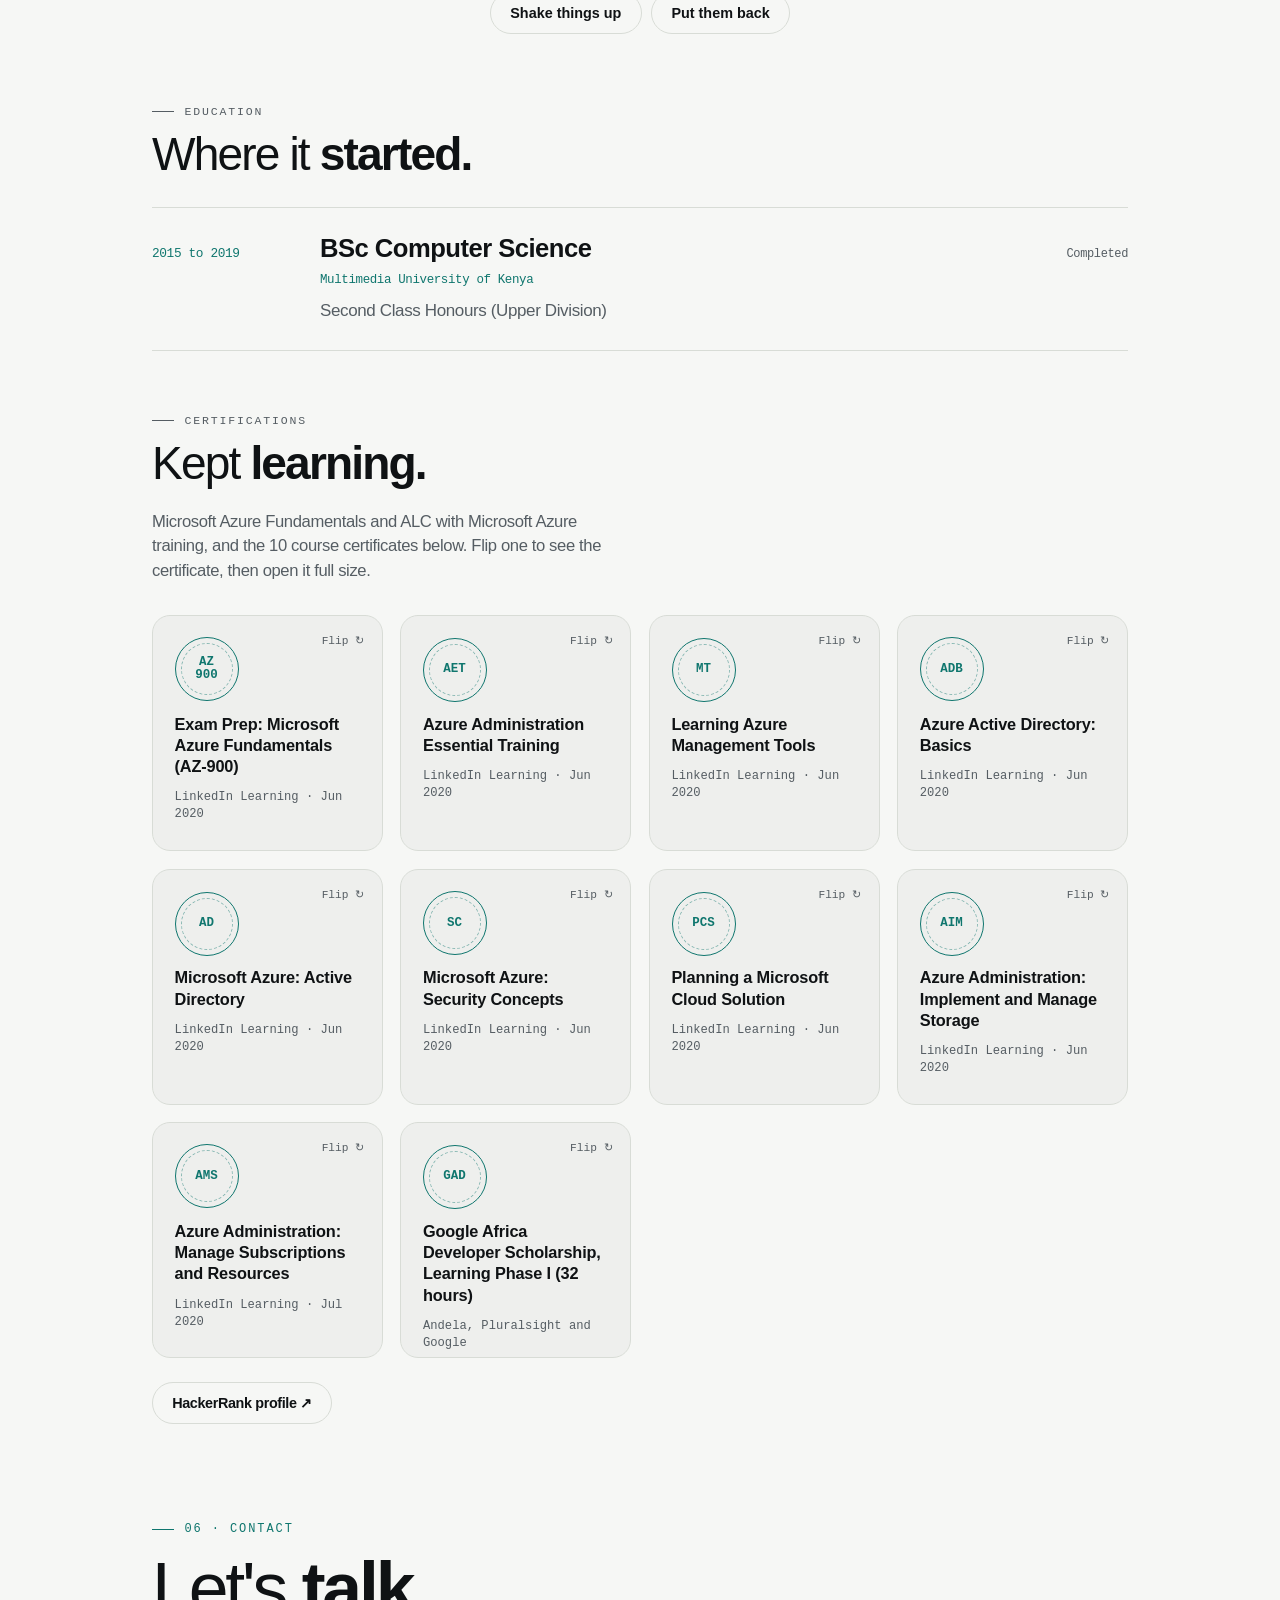
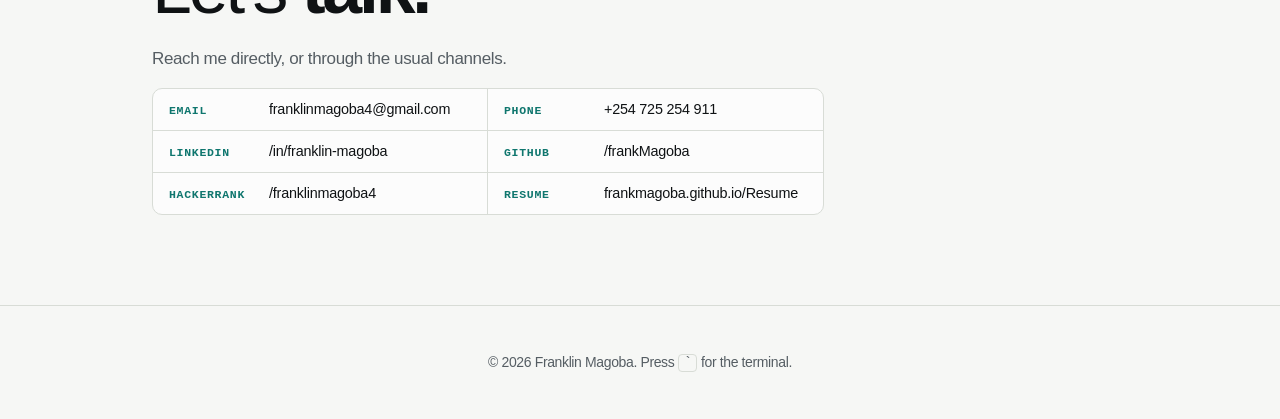
==== commit 5a4512b7: "feat(work): tech stack on every row, KISM and LSK in full, drop KMP project" ====
--- a/index.html
+++ b/index.html
@@ -140,7 +140,6 @@
       <h2 id="work-title">Built, tested, <b>shipped.</b></h2>
       <p class="lede">Everything I've built or shipped, with live links where the product is public. Open one to run it through the pipeline.</p>
       <div id="proj-filter" class="filter" role="group" aria-label="Filter projects by area"></div>
-      <p id="proj-count" class="muted small" aria-live="polite"></p>
       <ol id="projects" class="work"></ol>
     </section>
 
--- a/css/sections.css
+++ b/css/sections.css
@@ -15,24 +15,23 @@
 /* Work: a numbered list; opening a project runs its pipeline (js/work.js) */
 .work{list-style:none;margin:1.25rem 0 0;padding:0;border-top:1px solid var(--line)}
 .work>li{border-bottom:1px solid var(--line)}
-.work summary{position:relative;display:grid;grid-template-columns:44px minmax(0,1fr) minmax(170px,250px) 28px;align-items:center;gap:1.25rem;padding:1.6rem 0;list-style:none;cursor:pointer}
+.work summary{position:relative;display:grid;grid-template-columns:minmax(0,1fr) minmax(180px,340px) 28px;align-items:center;gap:1.25rem;padding:1.6rem 0;list-style:none;cursor:pointer}
 .work summary::-webkit-details-marker{display:none}
 .work summary::before{content:"";position:absolute;left:0;bottom:-1px;width:100%;height:1px;background:var(--accent);transform:scaleX(0);transform-origin:left;transition:transform .6s cubic-bezier(.2,.8,.2,1)}
 .work summary:hover::before,.work details[open] summary::before{transform:scaleX(1)}
-.w-n{font:500 .8rem/1 var(--mono);color:var(--muted)}
 .w-t{display:grid;gap:.5rem;font:500 clamp(1.3rem,2.2vw,1.85rem)/1.15 var(--display-font);letter-spacing:-.022em;transition:transform .4s cubic-bezier(.2,.8,.2,1)}
 .w-t small{font:500 .72rem/1.3 var(--mono);letter-spacing:.06em;text-transform:uppercase;color:var(--muted)}
 .work summary:hover .w-t{transform:translateX(8px)}
-.w-m{display:grid;gap:.4rem;justify-items:end;text-align:right}
-.w-m b{font:700 clamp(1.45rem,2.5vw,2.2rem)/.95 var(--display-font);letter-spacing:-.04em}
-.w-m small{font-size:.82rem;line-height:1.35;color:var(--muted)}
+/* the tech stack, the same on every row */
+.w-stack{display:flex;flex-wrap:wrap;justify-content:flex-end;gap:.35rem;margin:0;padding:0;list-style:none}
+.w-stack li{padding:.22rem .55rem;border:1px solid var(--line);border-radius:999px;font:500 .74rem/1.2 var(--mono);color:var(--muted);white-space:nowrap}
 .w-x{position:relative;width:28px;height:28px;border-radius:50%;border:1px solid var(--line);transition:transform .35s,border-color .2s,background .2s}
 .w-x::before,.w-x::after{content:"";position:absolute;left:50%;top:50%;width:10px;height:1.5px;background:currentColor;transform:translate(-50%,-50%)}
 .w-x::after{transform:translate(-50%,-50%) rotate(90deg);transition:transform .35s}
 .work summary:hover .w-x{border-color:var(--accent)}
 .work details[open] .w-x{transform:rotate(180deg);background:var(--accent);border-color:var(--accent);color:var(--accent-ink)}
 .work details[open] .w-x::after{transform:translate(-50%,-50%) rotate(0deg)}
-.w-b{padding:.6rem 0 2.2rem calc(44px + 1.25rem)}
+.w-b{padding:.6rem 0 2.2rem}
 .w-b>div{display:grid;gap:1rem;max-width:70ch}
 .w-b p,.w-b .tags{margin:0}
 .w-what{font-size:1.05rem;color:var(--text)}
@@ -52,8 +51,7 @@
 .w-b.done .after{opacity:1;transform:none;transition:opacity .5s,transform .5s}
 @media (max-width:760px){
   .work summary{grid-template-columns:minmax(0,1fr) 28px;gap:.9rem 1rem;padding:1.4rem 0}
-  .w-n{display:none}
-  .w-m{grid-column:1;grid-row:2;justify-items:start;text-align:left}
+  .w-stack{grid-column:1;grid-row:2;justify-content:flex-start}
   .w-x{grid-column:2;grid-row:1;align-self:start}
   .w-b{padding-left:0}
   .pipe{grid-template-columns:repeat(3,minmax(0,1fr))}.pipe em{grid-column:1/-1}
--- a/css/hero.css
+++ b/css/hero.css
@@ -2,7 +2,7 @@
    is taller than the viewport and pins, so scrolling plays the laptop forwards (and back) in place. */
 .hero{position:relative;width:100vw;height:250vh;margin-left:calc(50% - 50vw)}
 /* --hdr is the sticky header's height (set by js/hero.js), so the pinned area fills the screen below it */
-.hero-pin{position:sticky;top:var(--hdr,64px);display:grid;grid-template-columns:minmax(0,.85fr) minmax(0,1.15fr);align-items:center;gap:2rem;height:calc(100vh - var(--hdr,64px));min-height:560px;padding:2rem max(1rem,5.5vw) 5rem}
+.hero-pin{position:sticky;top:var(--hdr,64px);max-width:2000px;margin-inline:auto;display:grid;grid-template-columns:minmax(0,.85fr) minmax(0,1.15fr);align-items:center;gap:2rem;height:calc(100vh - var(--hdr,64px));min-height:560px;padding:2rem max(1rem,min(5.5vw,6rem)) 5rem}
 .hero-text{position:relative;z-index:2;max-width:640px}
 .hero .kicker{margin:0}
 .hero h1{margin:1.4rem 0 0;font:300 clamp(2.8rem,5.3vw,5.4rem)/1 var(--display-font);letter-spacing:-.045em;text-wrap:balance}
@@ -12,65 +12,69 @@
 .hero-facts kbd{font-size:.75rem}
 .hero-try{display:flex;align-items:center;gap:.65rem;margin:1.3rem 0 0;font:500 .82rem/1.4 var(--mono);color:var(--accent)}
 .hero-try i{width:7px;height:7px;border-radius:50%;background:currentColor;box-shadow:0 0 0 4px color-mix(in srgb,currentColor 20%,transparent)}
-.hero-cue{position:absolute;left:max(1rem,5.5vw);bottom:1.6rem;display:grid;gap:.7rem;font:500 .72rem/1 var(--mono);letter-spacing:.2em;text-transform:uppercase;color:var(--muted);transition:opacity .3s}
+.hero-cue{position:absolute;left:max(1rem,min(5.5vw,6rem));bottom:1.6rem;display:grid;gap:.7rem;font:500 .72rem/1 var(--mono);letter-spacing:.2em;text-transform:uppercase;color:var(--muted);transition:opacity .3s}
 .hero-cue i{position:relative;display:block;width:2px;height:44px;overflow:hidden;background:var(--line)}
 .hero-cue i::after{content:"";position:absolute;left:0;top:0;width:100%;height:calc(var(--p,0) * 100%);background:var(--accent)}
 .hero-cue.gone{opacity:0}
 
-/* The laptop. Sizes are in cqw (the stage's width), so it scales as one piece. The base lies in the
+/* The laptop. Sizes are multiples of --u, so it scales as one piece: 1% of the stage's width, unless the
+   stage is short for its width (wide monitors), when its height sets the size instead and the laptop still fits.
+   1.168 is the width:height ratio at which the two agree. The base lies in the
    stage's x/y plane, tipped back by --tilt and turned by --rz; the lid hinges up from its back edge. */
-.lt-stage{position:relative;height:min(78vh,720px);container-type:size;perspective:2400px;cursor:grab;touch-action:pan-y;-webkit-user-select:none;user-select:none}
+.lt-stage{position:relative;height:min(78vh,900px);container-type:size;perspective:2400px;cursor:grab;touch-action:pan-y;-webkit-user-select:none;user-select:none}
 .lt-stage.spinning{cursor:grabbing}
 .lt,.lt *{transform-style:preserve-3d}
-.lt{position:absolute;left:50%;top:63%;width:62cqw;height:42cqw;margin:-21cqw 0 0 -31cqw;transform:scale(var(--zoom,1)) rotateX(var(--tilt,56deg)) rotateZ(var(--rz,-30deg));transition:transform .5s cubic-bezier(.2,.8,.2,1)}
+/* declared below the stage, so cqw/cqh here resolve against the stage (the size container) */
+.lt{--u:min(1cqw, 1.168cqh)}
+.lt{position:absolute;left:50%;top:63%;width:calc(62 * var(--u));height:calc(42 * var(--u));margin:calc(-21 * var(--u)) 0 0 calc(-31 * var(--u));transform:scale(var(--zoom,1)) rotateX(var(--tilt,56deg)) rotateZ(var(--rz,-30deg));transition:transform .5s cubic-bezier(.2,.8,.2,1)}
 .lt-stage.spinning .lt{transition:none}
 
-.lt-floor{position:absolute;inset:-6% -4%;transform:translateZ(-1.7cqw)}
-.lt-shadow{position:absolute;inset:10% 6% 0;border-radius:4cqw;background:rgba(0,0,0,.5);filter:blur(2.6cqw)}
+.lt-floor{position:absolute;inset:-6% -4%;transform:translateZ(calc(-1.7 * var(--u)))}
+.lt-shadow{position:absolute;inset:10% 6% 0;border-radius:calc(4 * var(--u));background:rgba(0,0,0,.5);filter:blur(calc(2.6 * var(--u)))}
 :root[data-theme=light] .lt-shadow{background:rgba(0,0,0,.24)}
 
-.lt-desk{position:absolute;left:-60%;top:-40%;width:220%;height:180%;transform:translateZ(-.8cqw);pointer-events:none}
+.lt-desk{position:absolute;left:-60%;top:-40%;width:220%;height:180%;transform:translateZ(calc(-.8 * var(--u)));pointer-events:none}
 .lt-desk svg{display:block;width:100%;height:100%;overflow:visible}
 .lt-plug{transform:translateX(calc((var(--in,0) - 1) * 16px))}
-.lt-plug .cable{fill:none;stroke:#1b1d20;stroke-width:1.1cqw;stroke-linecap:round;vector-effect:non-scaling-stroke}
-.lt-plug .cable.hi{stroke:rgba(255,255,255,.16);stroke-width:.3cqw}
+.lt-plug .cable{fill:none;stroke:#1b1d20;stroke-width:calc(1.1 * var(--u));stroke-linecap:round;vector-effect:non-scaling-stroke}
+.lt-plug .cable.hi{stroke:rgba(255,255,255,.16);stroke-width:calc(.3 * var(--u))}
 .lt-plug .boot{fill:#b7bbc0}
 .lt-plug .tip{fill:#dfe2e5}
 
-.lt-base{position:absolute;inset:0;border-radius:2cqw;background:linear-gradient(165deg,#eef0f2 0%,#d6d9dd 55%,#c3c7cc 100%);box-shadow:inset 0 0 0 .15cqw rgba(255,255,255,.6),inset 0 -.3cqw .6cqw rgba(0,0,0,.08)}
-.lt-kb{position:absolute;left:7%;right:7%;top:8%;height:46%;border-radius:1cqw;box-shadow:inset 0 0 0 .4cqw #0e0f11;
+.lt-base{position:absolute;inset:0;border-radius:calc(2 * var(--u));background:linear-gradient(165deg,#eef0f2 0%,#d6d9dd 55%,#c3c7cc 100%);box-shadow:inset 0 0 0 calc(.15 * var(--u)) rgba(255,255,255,.6),inset 0 calc(-.3 * var(--u)) calc(.6 * var(--u)) rgba(0,0,0,.08)}
+.lt-kb{position:absolute;left:7%;right:7%;top:8%;height:46%;border-radius:calc(1 * var(--u));box-shadow:inset 0 0 0 calc(.4 * var(--u)) #0e0f11;
   background:linear-gradient(90deg,#0e0f11 0 14%,transparent 14%) 0 0/calc(100% / 15) 100%,linear-gradient(#0e0f11 0 16%,transparent 16%) 0 0/100% calc(100% / 6),linear-gradient(#34363b,#26282c)}
-.lt-pad{position:absolute;left:31%;right:31%;top:61%;bottom:8%;border-radius:1.2cqw;background:linear-gradient(160deg,#e4e7ea,#cfd3d7);box-shadow:inset 0 0 0 .12cqw rgba(0,0,0,.12)}
+.lt-pad{position:absolute;left:31%;right:31%;top:61%;bottom:8%;border-radius:calc(1.2 * var(--u));background:linear-gradient(160deg,#e4e7ea,#cfd3d7);box-shadow:inset 0 0 0 calc(.12 * var(--u)) rgba(0,0,0,.12)}
 .lt-edge{position:absolute;display:block;background:linear-gradient(#bfc3c8,#8f949a)}
-.lt-edge.front{left:1.4cqw;right:1.4cqw;top:100%;height:1.6cqw;transform-origin:top;transform:rotateX(-90deg)}
-.lt-edge.left{top:1.4cqw;bottom:1.4cqw;right:100%;width:1.6cqw;transform-origin:right;transform:rotateY(-90deg)}
-.lt-edge.right{top:1.4cqw;bottom:1.4cqw;left:100%;width:1.6cqw;transform-origin:left;transform:rotateY(90deg)}
-.lt-edge .port{position:absolute;left:28%;width:44%;top:23%;height:5%;border-radius:.4cqw;background:#2a2c30}
+.lt-edge.front{left:calc(1.4 * var(--u));right:calc(1.4 * var(--u));top:100%;height:calc(1.6 * var(--u));transform-origin:top;transform:rotateX(-90deg)}
+.lt-edge.left{top:calc(1.4 * var(--u));bottom:calc(1.4 * var(--u));right:100%;width:calc(1.6 * var(--u));transform-origin:right;transform:rotateY(-90deg)}
+.lt-edge.right{top:calc(1.4 * var(--u));bottom:calc(1.4 * var(--u));left:100%;width:calc(1.6 * var(--u));transform-origin:left;transform:rotateY(90deg)}
+.lt-edge .port{position:absolute;left:28%;width:44%;top:23%;height:5%;border-radius:calc(.4 * var(--u));background:#2a2c30}
 .lt-edge .port.two{top:31%}
 
 .lt-lid{position:absolute;left:0;right:0;bottom:100%;height:96%;transform-origin:bottom;transform:rotateX(-76deg)}
-.lt-screen,.lt-back{position:absolute;inset:0;border-radius:2cqw 2cqw .8cqw .8cqw;-webkit-backface-visibility:hidden;backface-visibility:hidden}
-.lt-back{transform:rotateY(180deg) translateZ(.4cqw);background:linear-gradient(160deg,#e2e5e8,#b8bcc1)}
-.lt-screen{padding:1.3cqw 1.3cqw 1.7cqw;background:#08090a;box-shadow:inset 0 0 0 .2cqw #2b2d31}
-.lt-screen .notch{position:absolute;z-index:2;left:50%;top:1.3cqw;width:9cqw;height:1.4cqw;margin-left:-4.5cqw;border-radius:0 0 .7cqw .7cqw;background:#08090a}
-.lt-display{position:relative;width:100%;height:100%;overflow:hidden;border-radius:.9cqw;color:#fff;font-family:var(--text-font);
+.lt-screen,.lt-back{position:absolute;inset:0;border-radius:calc(2 * var(--u)) calc(2 * var(--u)) calc(.8 * var(--u)) calc(.8 * var(--u));-webkit-backface-visibility:hidden;backface-visibility:hidden}
+.lt-back{transform:rotateY(180deg) translateZ(calc(.4 * var(--u)));background:linear-gradient(160deg,#e2e5e8,#b8bcc1)}
+.lt-screen{padding:calc(1.3 * var(--u)) calc(1.3 * var(--u)) calc(1.7 * var(--u));background:#08090a;box-shadow:inset 0 0 0 calc(.2 * var(--u)) #2b2d31}
+.lt-screen .notch{position:absolute;z-index:2;left:50%;top:calc(1.3 * var(--u));width:calc(9 * var(--u));height:calc(1.4 * var(--u));margin-left:calc(-4.5 * var(--u));border-radius:0 0 calc(.7 * var(--u)) calc(.7 * var(--u));background:#08090a}
+.lt-display{position:relative;width:100%;height:100%;overflow:hidden;border-radius:calc(.9 * var(--u));color:#fff;font-family:var(--text-font);
   background:radial-gradient(130% 70% at 20% 110%,rgba(45,212,191,.55),transparent 60%),radial-gradient(90% 60% at 100% 0%,rgba(124,58,237,.5),transparent 70%),linear-gradient(160deg,#0b2733 0%,#11384a 40%,#2a2b66 80%,#40296a 100%)}
 
 /* lock screen: the visitor's clock and my name */
 .lock{position:absolute;inset:0;display:grid;justify-items:center;align-content:start;padding-top:8%;text-align:center;transition:opacity .45s,transform .45s}
 .lock p{margin:0}
-.lock .date{font:600 1.5cqw/1 var(--text-font);opacity:.85}
-.lock .clock{margin-top:.5cqw;font:600 9cqw/1 var(--display-font);letter-spacing:-.03em}
-.lock .user{position:absolute;left:0;right:0;bottom:8%;display:grid;justify-items:center;gap:.75cqw}
-.lock .av{display:grid;place-items:center;width:4.6cqw;height:4.6cqw;border-radius:50%;background:#0f766e;box-shadow:0 0 0 .25cqw rgba(255,255,255,.18);font:600 1.6cqw/1 var(--text-font)}
-.lock .who{font:600 1.5cqw/1 var(--text-font)}
-.lock .pw{position:relative;display:grid;place-items:center;width:15cqw;height:2.4cqw;border-radius:2cqw;background:rgba(255,255,255,.2)}
-.lock .pw em{font:400 1.05cqw/1 var(--text-font);font-style:normal;opacity:.75;transition:opacity .2s}
-.lock .pw-dots{position:absolute;inset:0;display:flex;align-items:center;justify-content:center;gap:.55cqw}
-.lock .pw-dots i{width:.7cqw;height:.7cqw;border-radius:50%;background:#fff;opacity:0;transform:scale(.3);transition:opacity .15s,transform .15s}
+.lock .date{font:600 calc(1.5 * var(--u))/1 var(--text-font);opacity:.85}
+.lock .clock{margin-top:calc(.5 * var(--u));font:600 calc(9 * var(--u))/1 var(--display-font);letter-spacing:-.03em}
+.lock .user{position:absolute;left:0;right:0;bottom:8%;display:grid;justify-items:center;gap:calc(.75 * var(--u))}
+.lock .av{display:grid;place-items:center;width:calc(4.6 * var(--u));height:calc(4.6 * var(--u));border-radius:50%;background:#0f766e;box-shadow:0 0 0 calc(.25 * var(--u)) rgba(255,255,255,.18);font:600 calc(1.6 * var(--u))/1 var(--text-font)}
+.lock .who{font:600 calc(1.5 * var(--u))/1 var(--text-font)}
+.lock .pw{position:relative;display:grid;place-items:center;width:calc(15 * var(--u));height:calc(2.4 * var(--u));border-radius:calc(2 * var(--u));background:rgba(255,255,255,.2)}
+.lock .pw em{font:400 calc(1.05 * var(--u))/1 var(--text-font);font-style:normal;opacity:.75;transition:opacity .2s}
+.lock .pw-dots{position:absolute;inset:0;display:flex;align-items:center;justify-content:center;gap:calc(.55 * var(--u))}
+.lock .pw-dots i{width:calc(.7 * var(--u));height:calc(.7 * var(--u));border-radius:50%;background:#fff;opacity:0;transform:scale(.3);transition:opacity .15s,transform .15s}
 .lock .pw-dots i.on{opacity:1;transform:none}
 .typing .lock .pw em{opacity:0}
-.lock small{font:400 .95cqw/1.2 var(--text-font);opacity:.7}
+.lock small{font:400 calc(.95 * var(--u))/1.2 var(--text-font);opacity:.7}
 .lock .charge{display:none;color:#b8f5d0;opacity:1}
 .plugged .lock .charge{display:block}
 .plugged .lock .hint{display:none}
@@ -79,18 +83,18 @@
 /* signed in: a menu bar and a terminal that types as you scroll */
 .desk{position:absolute;inset:0;opacity:0;transform:scale(.96);transition:opacity .5s .1s,transform .5s .1s}
 .unlocked .desk{opacity:1;transform:none}
-.menubar{display:flex;align-items:center;gap:1.4cqw;height:2.2cqw;padding:0 1.4cqw;background:rgba(0,0,0,.28);font:500 .95cqw/1 var(--text-font)}
-.menubar b{width:1cqw;height:1cqw;border-radius:50%;background:#2dd4bf}
+.menubar{display:flex;align-items:center;gap:calc(1.4 * var(--u));height:calc(2.2 * var(--u));padding:0 calc(1.4 * var(--u));background:rgba(0,0,0,.28);font:500 calc(.95 * var(--u))/1 var(--text-font)}
+.menubar b{width:calc(1 * var(--u));height:calc(1 * var(--u));border-radius:50%;background:#2dd4bf}
 .menubar span:first-of-type{font-weight:700}
 .menubar em{margin-left:auto;font-style:normal}
-.term{position:absolute;left:10%;right:10%;top:15%;bottom:13%;overflow:hidden;border:.1cqw solid rgba(255,255,255,.14);border-radius:1cqw;background:rgba(10,12,14,.93);box-shadow:0 2cqw 4cqw rgba(0,0,0,.45)}
-.term-bar{display:flex;align-items:center;gap:.6cqw;height:2.4cqw;padding:0 1cqw;background:#25272b;color:#a1a9ad;font:500 .9cqw/1 var(--text-font)}
-.term-bar i{width:.9cqw;height:.9cqw;border-radius:50%;background:#ff5f57}
+.term{position:absolute;left:10%;right:10%;top:15%;bottom:13%;overflow:hidden;border:calc(.1 * var(--u)) solid rgba(255,255,255,.14);border-radius:calc(1 * var(--u));background:rgba(10,12,14,.93);box-shadow:0 calc(2 * var(--u)) calc(4 * var(--u)) rgba(0,0,0,.45)}
+.term-bar{display:flex;align-items:center;gap:calc(.6 * var(--u));height:calc(2.4 * var(--u));padding:0 calc(1 * var(--u));background:#25272b;color:#a1a9ad;font:500 calc(.9 * var(--u))/1 var(--text-font)}
+.term-bar i{width:calc(.9 * var(--u));height:calc(.9 * var(--u));border-radius:50%;background:#ff5f57}
 .term-bar i:nth-child(2){background:#febc2e}.term-bar i:nth-child(3){background:#28c840}
-.term-bar span{flex:1;margin-right:3cqw;text-align:center}
-.term-body{padding:1.2cqw 1.5cqw;color:#e9ecea;font:400 1.2cqw/1.65 var(--mono);white-space:pre-wrap}
+.term-bar span{flex:1;margin-right:calc(3 * var(--u));text-align:center}
+.term-body{padding:calc(1.2 * var(--u)) calc(1.5 * var(--u));color:#e9ecea;font:400 calc(1.2 * var(--u))/1.65 var(--mono);white-space:pre-wrap}
 .term-body .ps{color:#2dd4bf}
-.term-body .caret{display:inline-block;width:.6cqw;height:1.25cqw;margin-left:.1cqw;vertical-align:-.2cqw;background:#e9ecea;animation:blink 1s steps(2) infinite}
+.term-body .caret{display:inline-block;width:calc(.6 * var(--u));height:calc(1.25 * var(--u));margin-left:calc(.1 * var(--u));vertical-align:calc(-.2 * var(--u));background:#e9ecea;animation:blink 1s steps(2) infinite}
 
 /* narrow screens: no pinning; the laptop sits under the text and plays as the hero scrolls past */
 @media (max-width:900px){
